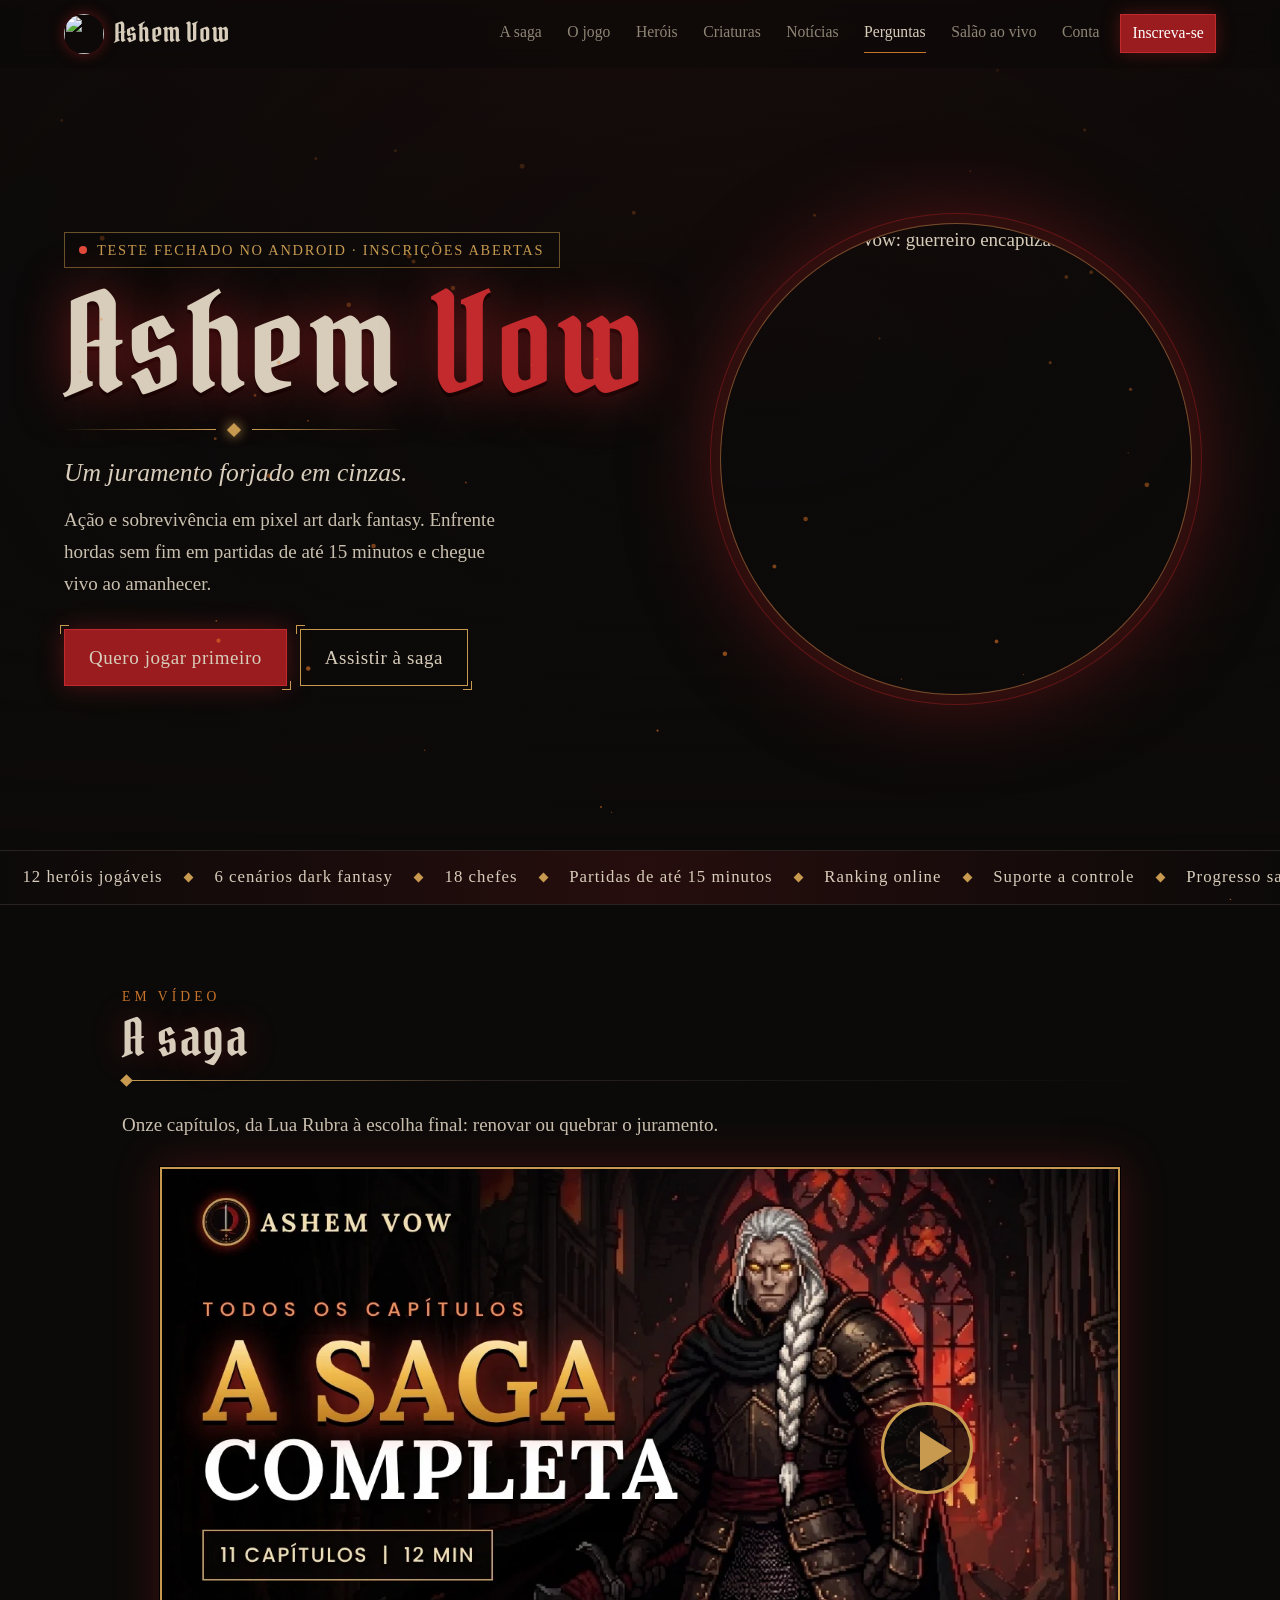
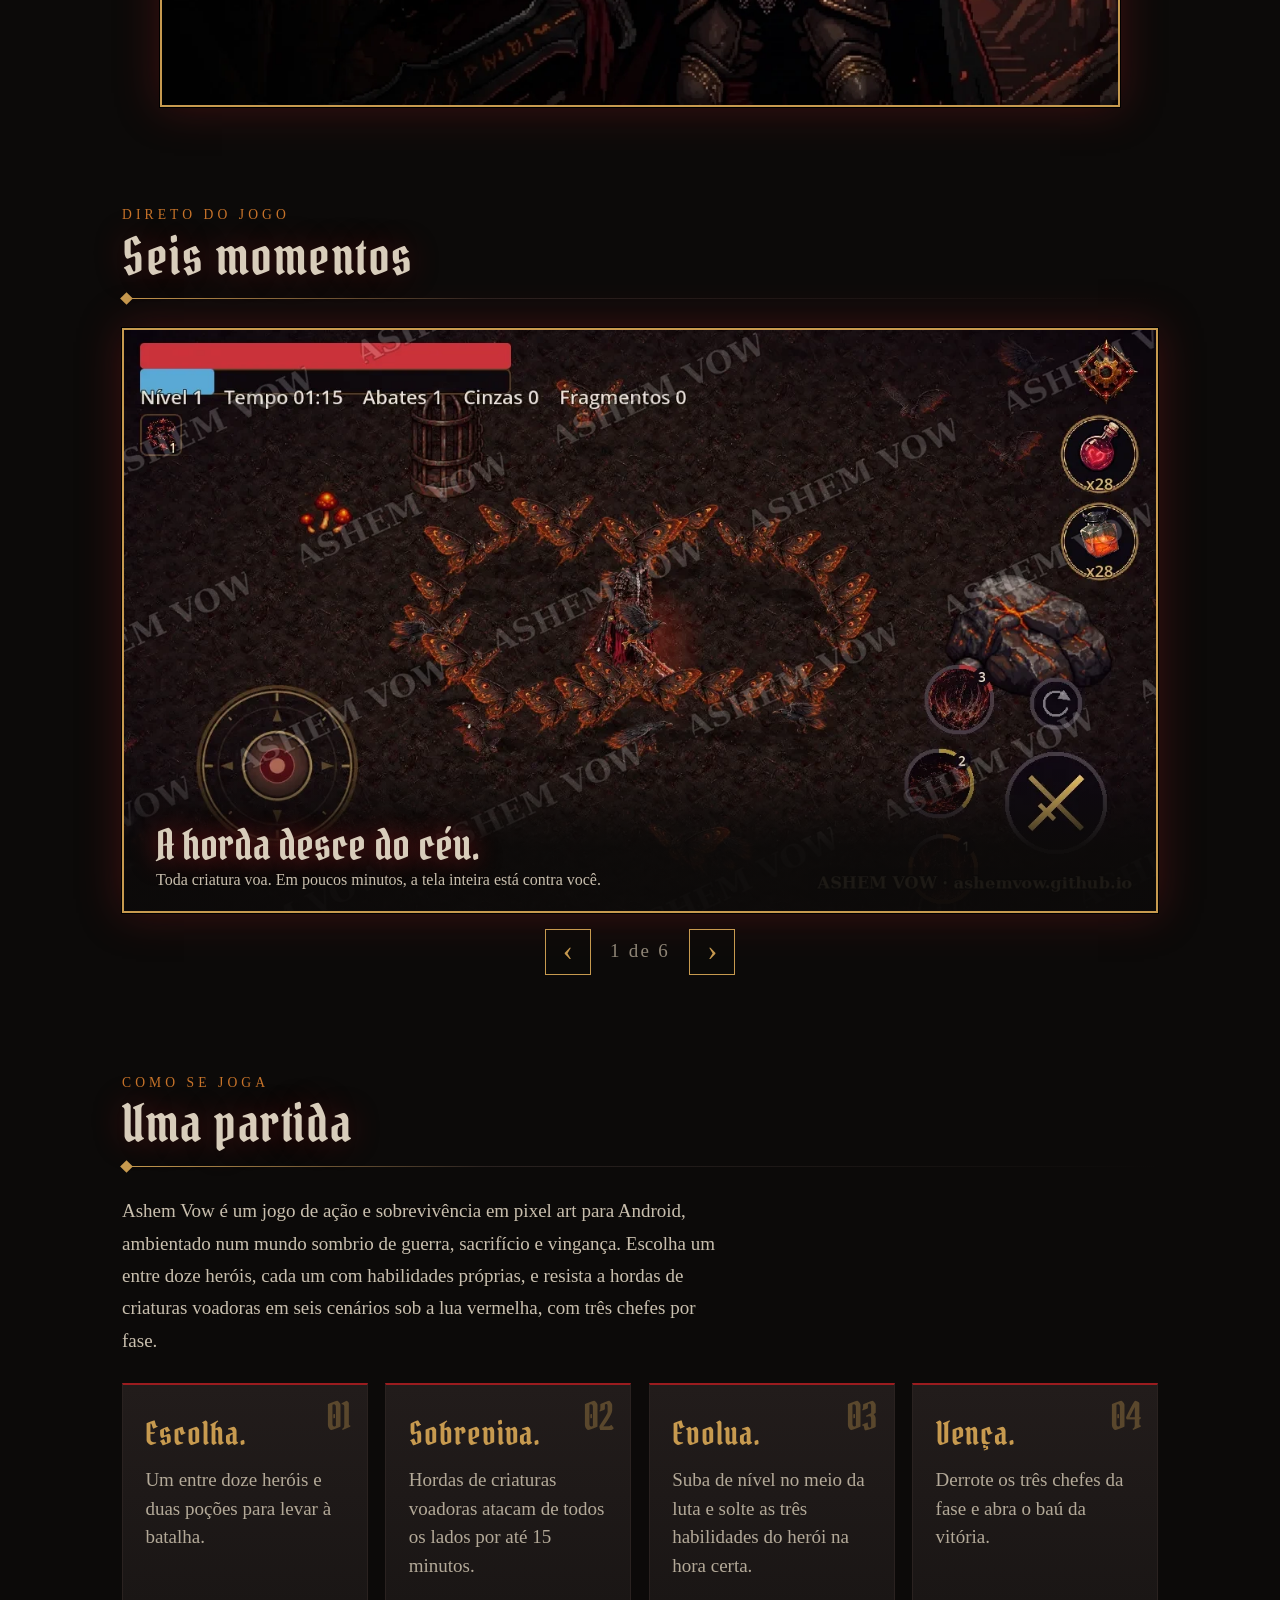
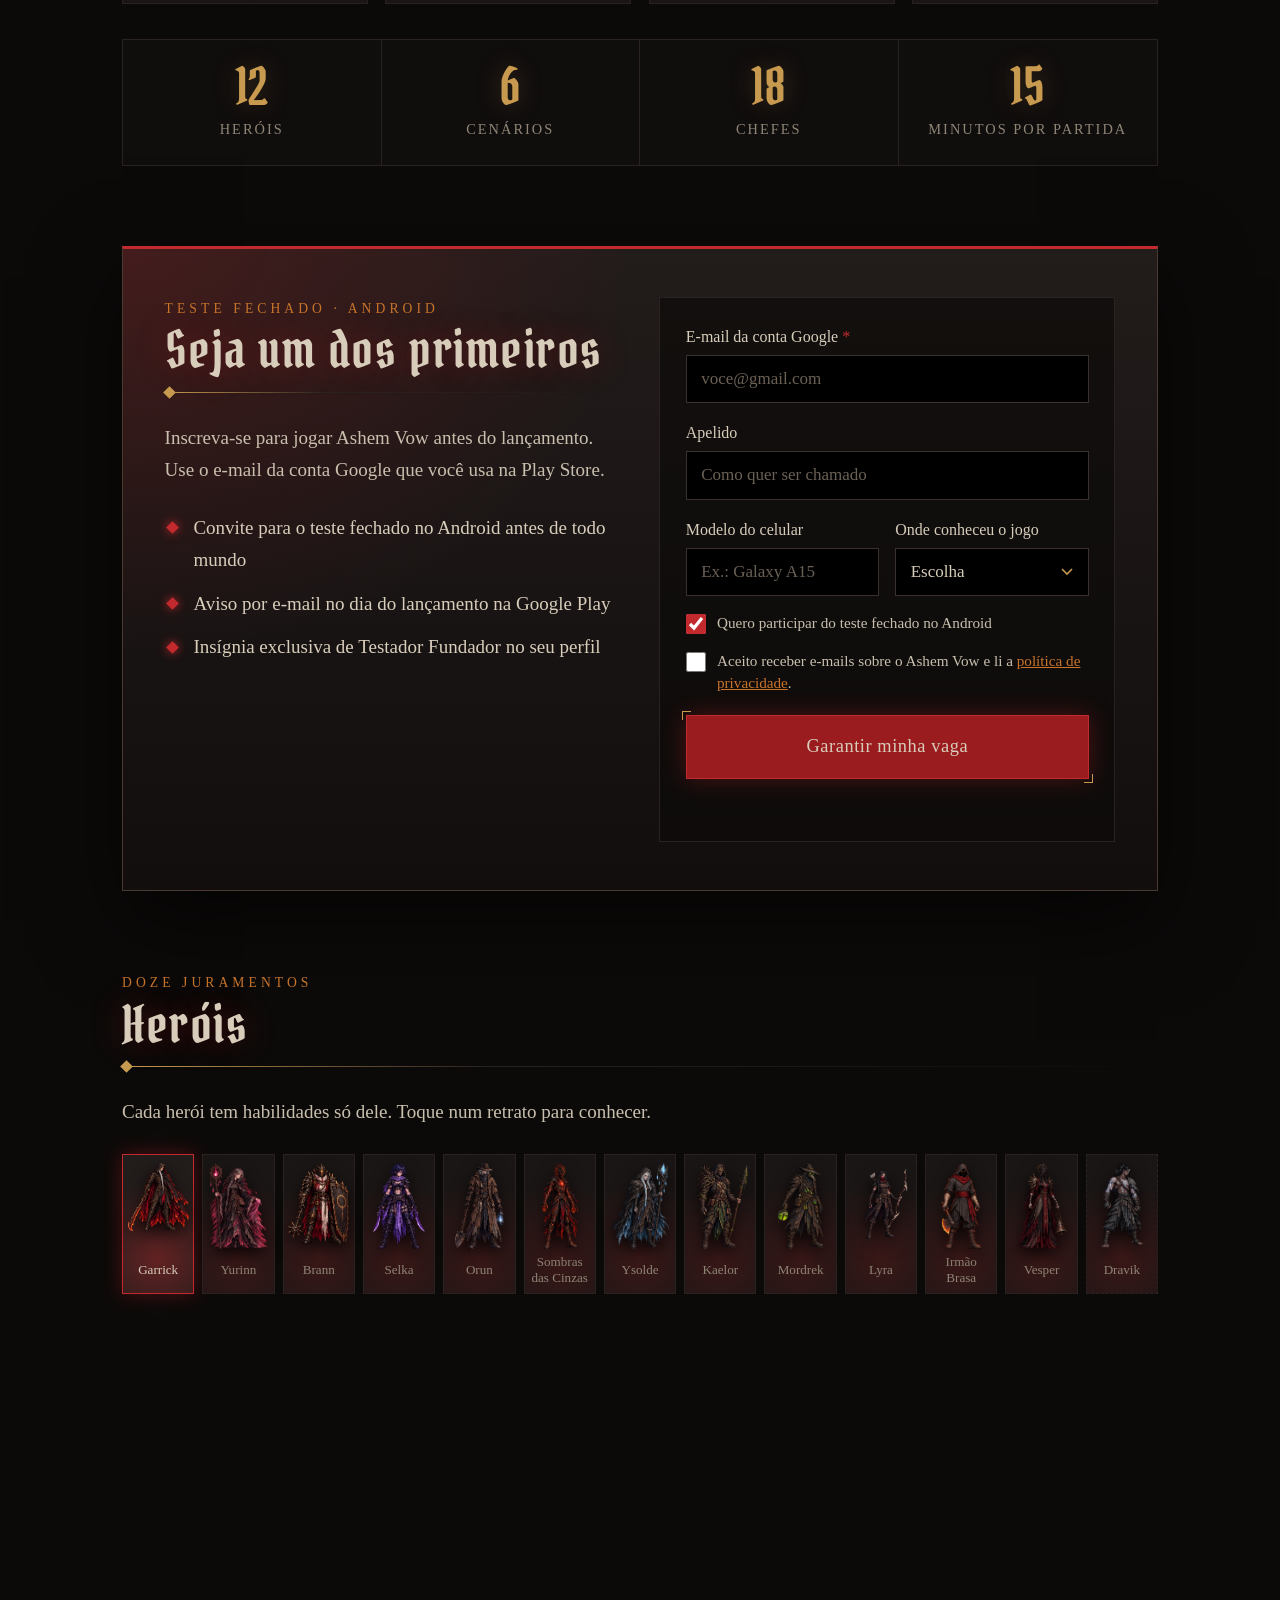
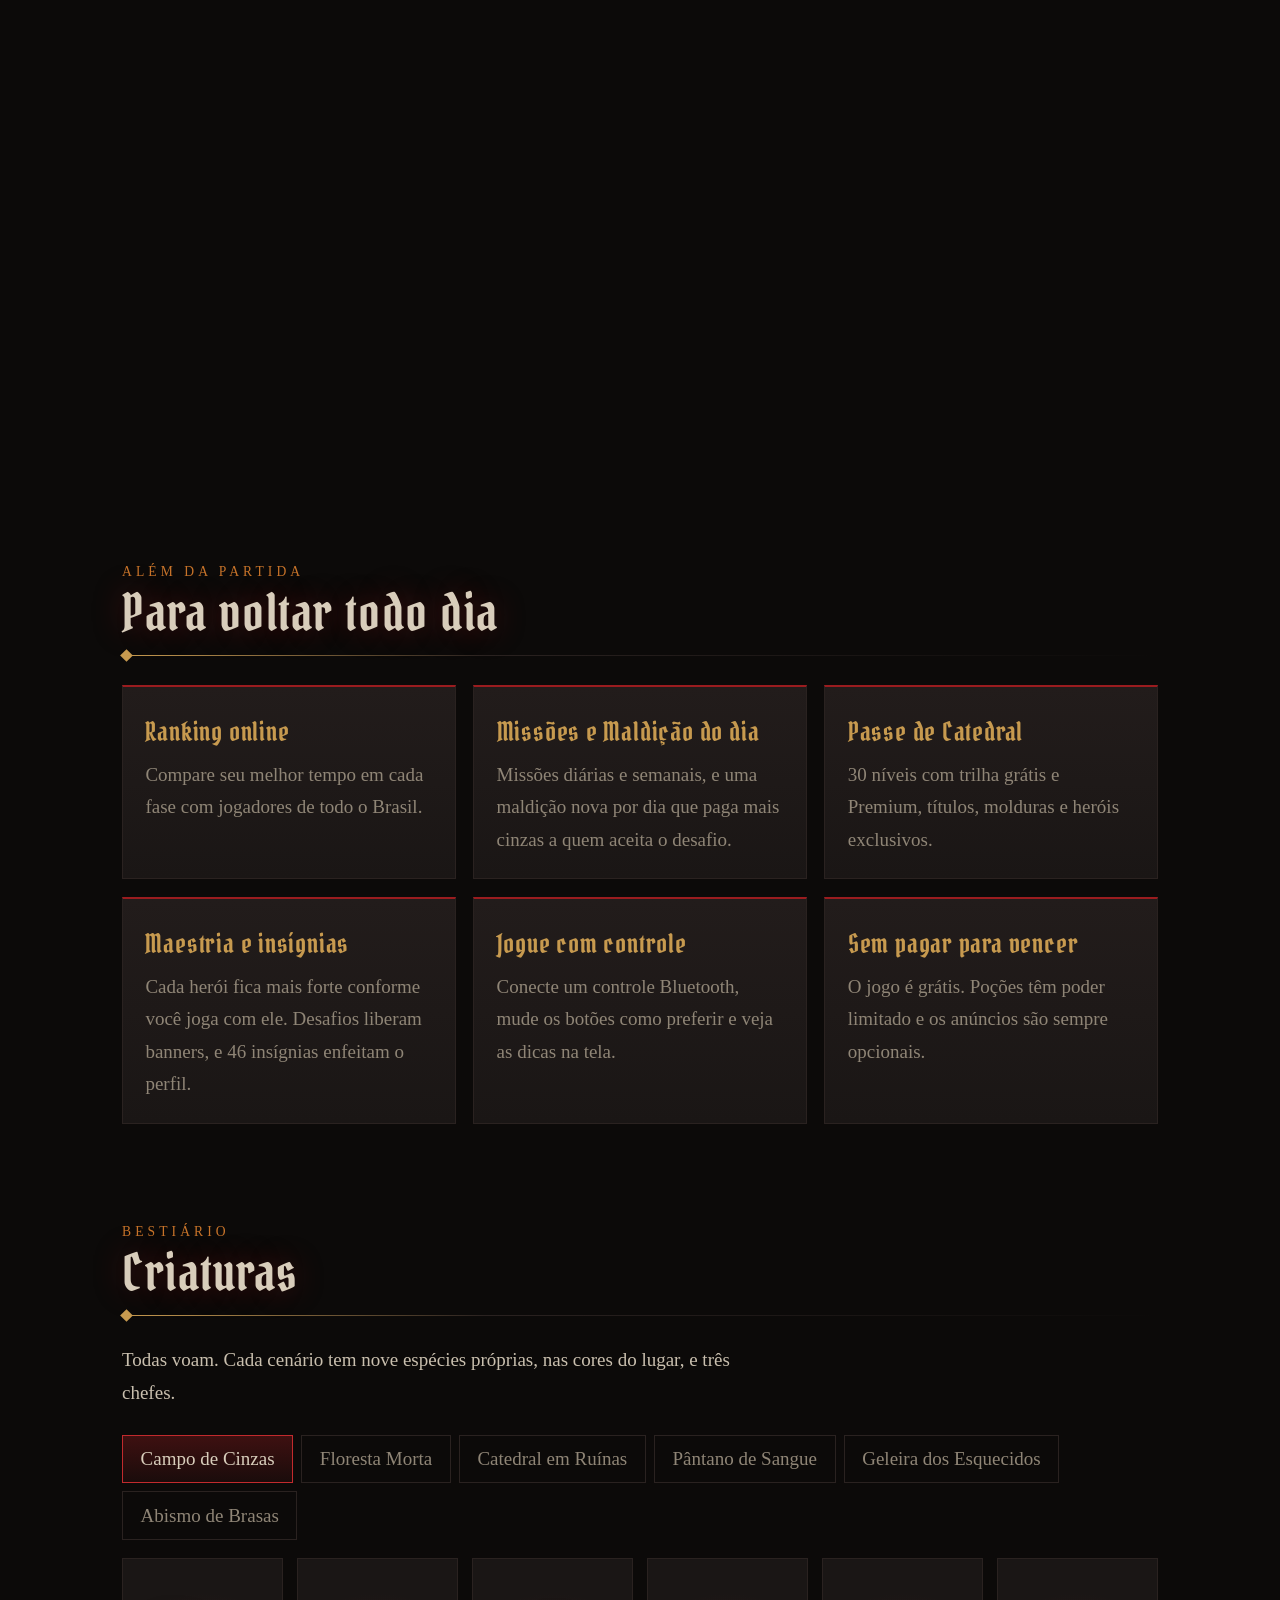
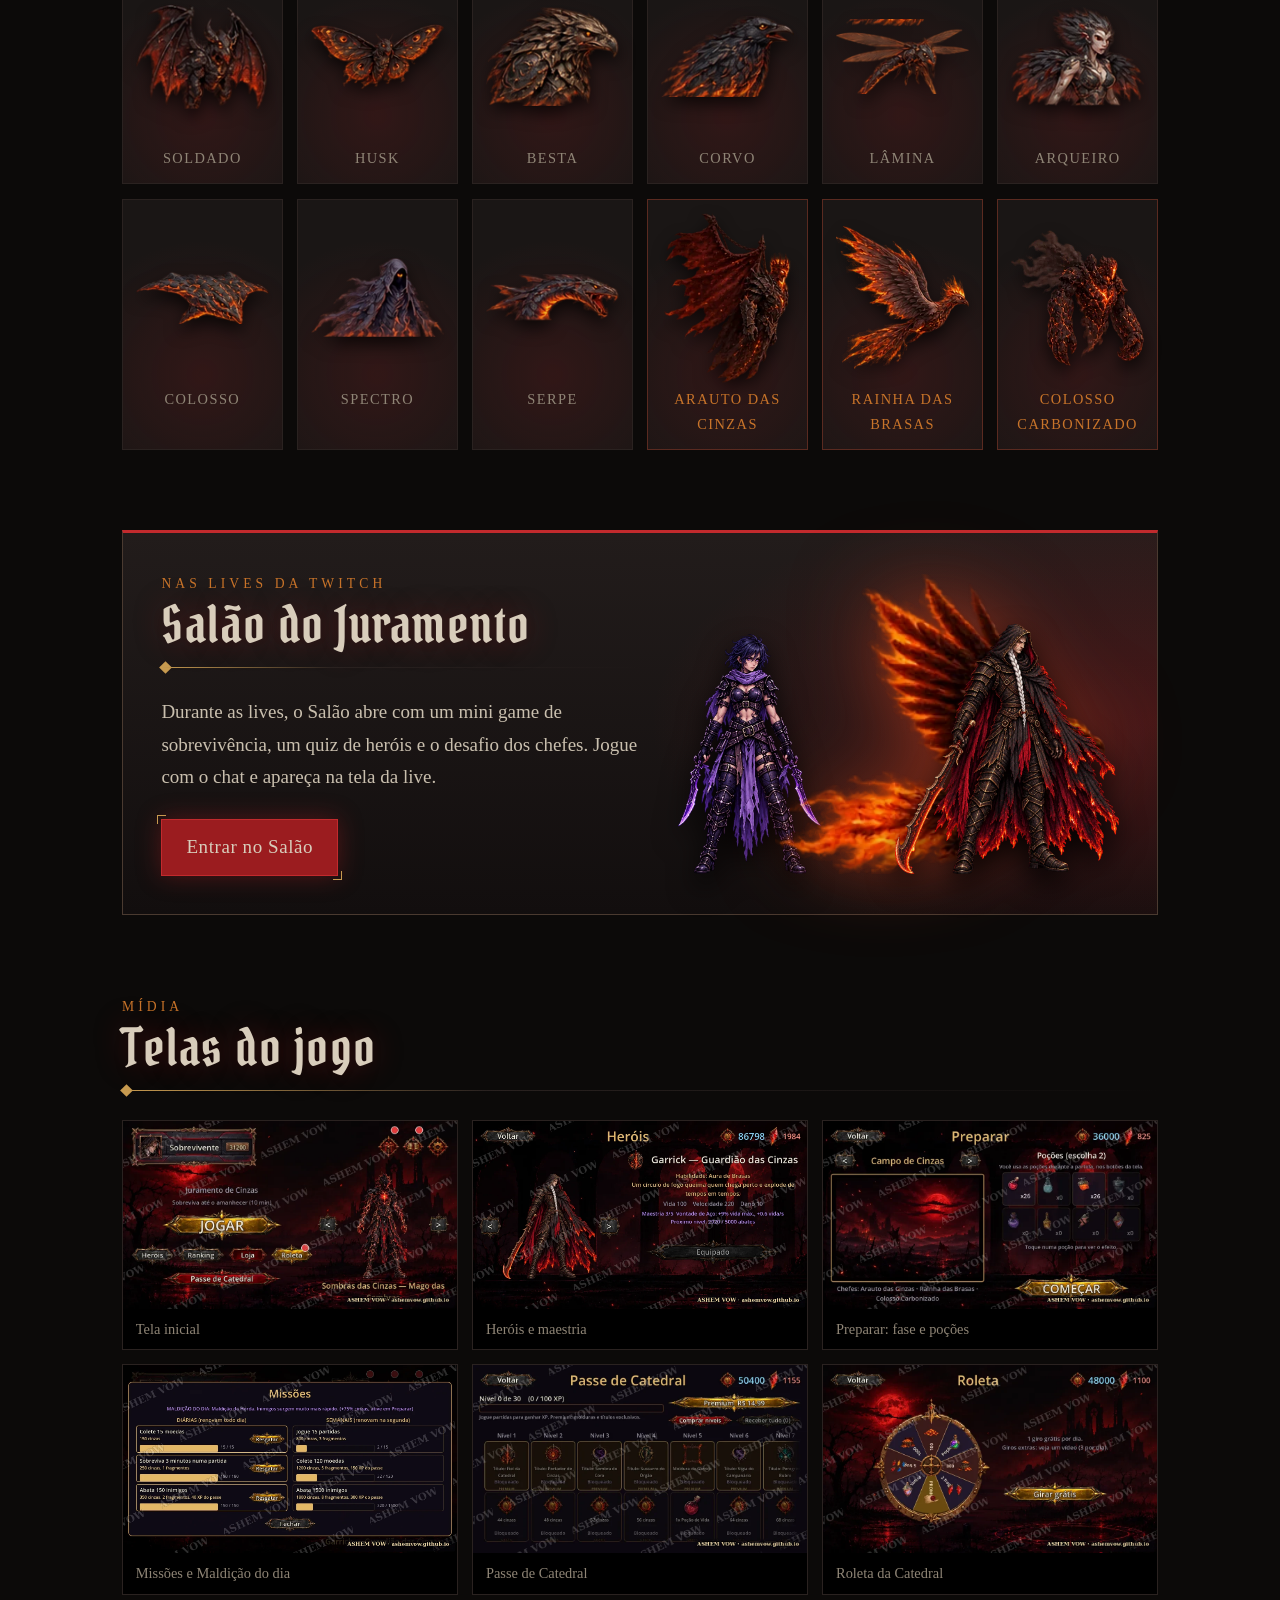
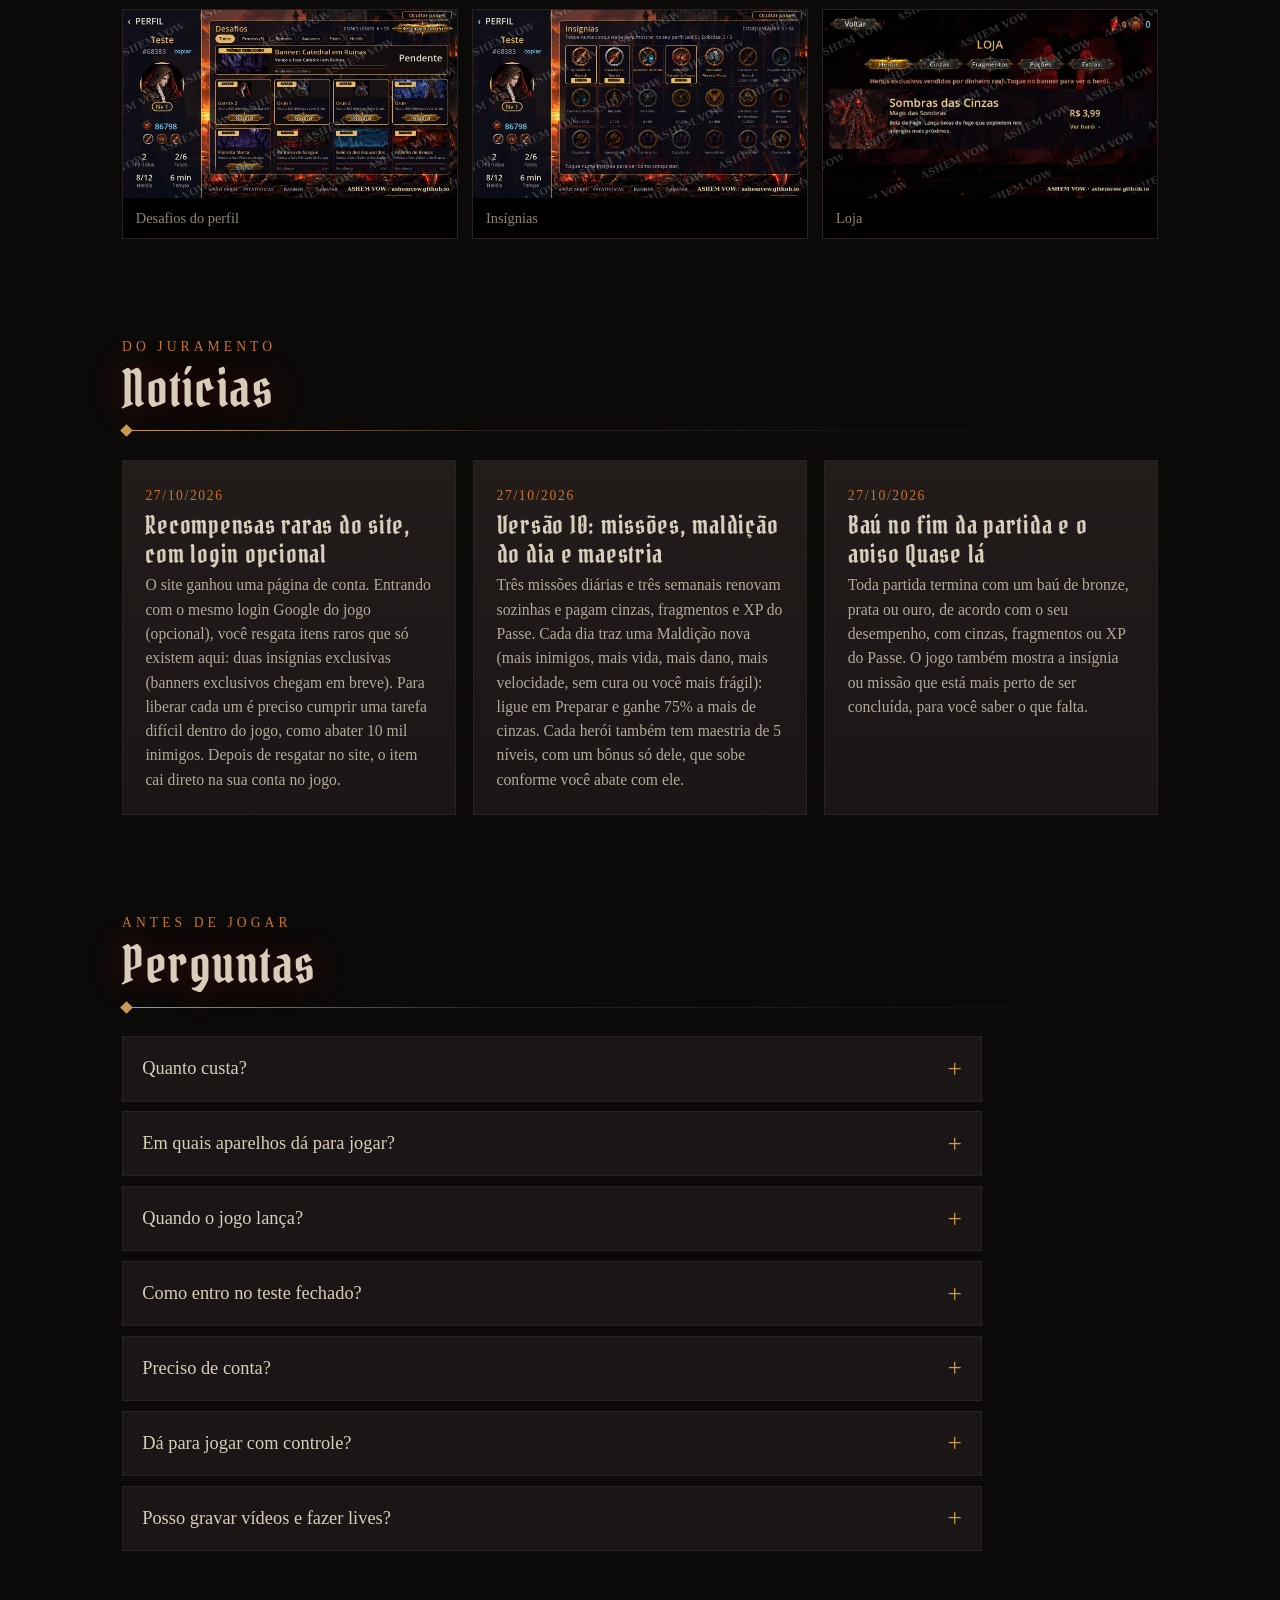
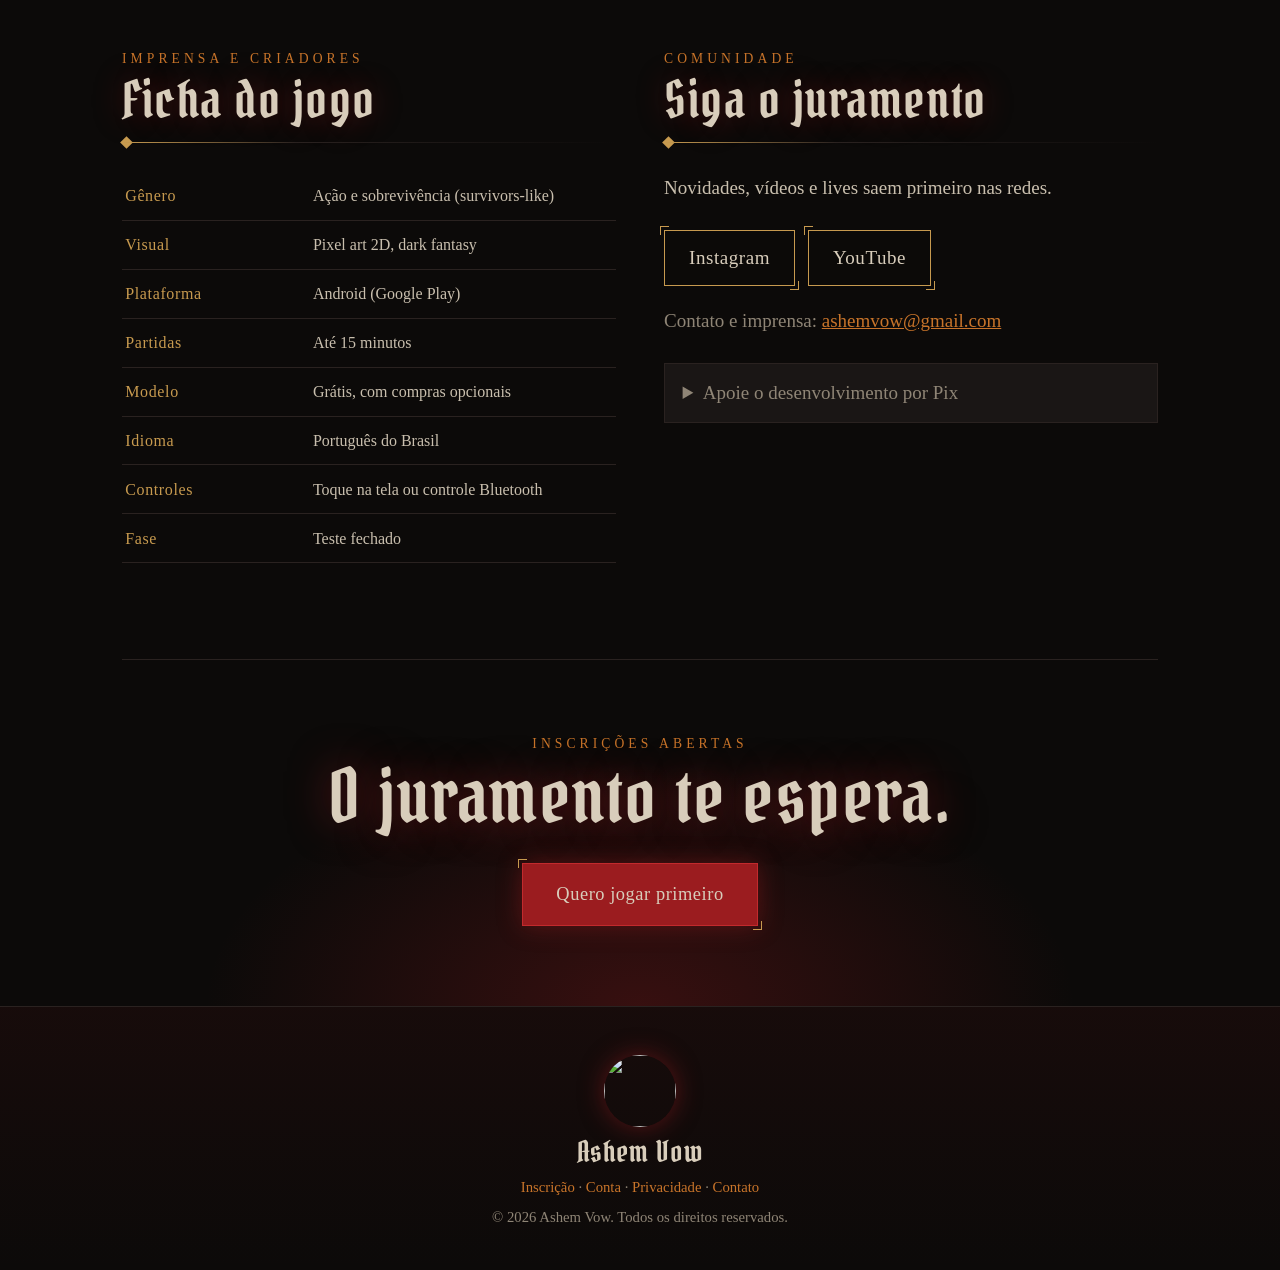
==== index.html @ 9b433110 "Salão do Juramento: área interativa das lives com mini game, quiz, desafio dos chefes, ranking, cont" ====
<!doctype html>
<html lang="pt-BR">
<head>
<meta charset="utf-8"><meta name="viewport" content="width=device-width,initial-scale=1">
<title>Ashem Vow · ação dark fantasy para Android</title>
<meta name="description" content="Ashem Vow: ação e sobrevivência em pixel art dark fantasy para Android. 12 heróis, 6 cenários e 18 chefes. Inscreva-se no teste fechado.">
<meta property="og:title" content="Ashem Vow · inscrições abertas"><meta property="og:image" content="assets/og-image.jpg"><meta name="twitter:card" content="summary_large_image"><meta property="og:description" content="Um juramento forjado em cinzas. Inscreva-se no teste fechado para Android.">
<meta name="theme-color" content="#0c0a09">
<link rel="icon" type="image/png" href="assets/favicon.png"><link rel="apple-touch-icon" href="assets/apple-touch-icon.png">
<link rel="preconnect" href="https://fonts.googleapis.com"><link rel="preconnect" href="https://fonts.gstatic.com" crossorigin>
<link href="https://fonts.googleapis.com/css2?family=Pirata+One&family=IM+Fell+English:ital@0;1&display=swap" rel="stylesheet">
<link rel="stylesheet" href="style.css">
<script async src="https://pagead2.googlesyndication.com/pagead/js/adsbygoogle.js?client=ca-pub-4655197030235579" crossorigin="anonymous"></script>
<meta name="google-adsense-account" content="ca-pub-4655197030235579">
</head>
<body>
<canvas id="embers" aria-hidden="true"></canvas>
<div id="progress" aria-hidden="true"></div>
<header class="nav" id="nav">
  <a class="logo" href="#topo"><img src="assets/emblema.webp" alt="" width="40" height="40">Ashem Vow</a>
  <button id="menu" class="menu" aria-label="Abrir menu" aria-expanded="false"><span></span><span></span><span></span></button>
  <nav id="links"><a href="#saga">A saga</a><a href="#momentos">O jogo</a><a href="#herois">Heróis</a><a href="#criaturas">Criaturas</a><a href="#noticias">Notícias</a><a href="#perguntas">Perguntas</a><a href="salao.html">Salão ao vivo</a><a href="conta.html">Conta</a><a class="nav-cta" href="#inscricao">Inscreva-se</a></nav>
</header>

<section id="topo" class="hero">
  <div class="hero-bg" aria-hidden="true"></div>
  <div class="hero-inner">
    <div class="hero-text">
      <p class="selo"><i aria-hidden="true"></i><span id="status"></span></p>
      <h1>Ashem <span>Vow</span></h1>
      <div class="orn" aria-hidden="true"><i></i><b></b><i></i></div>
      <p id="frase" class="frase"></p>
      <p id="chamada" class="chamada"></p>
      <div class="btns"><a class="btn red" href="#inscricao">Quero jogar primeiro</a><a class="btn" href="#saga">Assistir à saga</a></div>    </div>
    <div class="hero-art"><img class="hero-knight" src="assets/logo-ashem-vow.webp" alt="Logo de Ashem Vow: guerreiro encapuzado sob a lua vermelha" width="800" height="800"></div>
  </div>
</section>

<div class="faixa" aria-label="Destaques do jogo"><div id="faixa" class="faixa-trilho"></div></div>

<main>
  <section id="saga"><header class="sec"><span>Em vídeo</span><h2>A saga</h2></header>
    <p class="lead">Onze capítulos, da Lua Rubra à escolha final: renovar ou quebrar o juramento.</p>
    <div class="video" id="saga-video" data-id="F1bEoAYxMx4">
      <button type="button" class="vplay" aria-label="Assistir à saga de Ashem Vow">
        <img src="assets/saga-miniatura.webp" alt="Ashem Vow: a saga completa" width="1280" height="720" loading="lazy"><span class="vbtn" aria-hidden="true"></span>
      </button>
    </div>
  </section>

  <section id="momentos"><header class="sec"><span>Direto do jogo</span><h2>Seis momentos</h2></header>
    <div class="carrossel">
      <div id="mom-trilho" class="mom-trilho" tabindex="0" aria-label="Momentos do jogo"></div>
      <div class="mom-ctrl"><button type="button" id="mom-ant" class="seta" aria-label="Momento anterior">‹</button><span id="mom-n" aria-live="polite"></span><button type="button" id="mom-prox" class="seta" aria-label="Próximo momento">›</button></div>
    </div>
  </section>

  <section id="jogo"><header class="sec"><span>Como se joga</span><h2>Uma partida</h2></header>
    <p id="sobre" class="lead"></p>
    <ol id="partida" class="partida"></ol>
    <ul id="numeros" class="numeros"></ul>
  </section>

  <section id="inscricao" class="inscricao">
    <div class="insc-texto">
      <header class="sec"><span>Teste fechado · Android</span><h2>Seja um dos primeiros</h2></header>
      <p class="lead">Inscreva-se para jogar Ashem Vow antes do lançamento. Use o e-mail da conta Google que você usa na Play Store.</p>
      <ul id="vantagens" class="vantagens"></ul>
      <div id="meta" class="meta" hidden><div class="meta-txt"><b id="meta-n">0</b> inscritos <span id="meta-alvo"></span></div><div class="meta-barra"><i id="meta-barra"></i></div></div>
    </div>
    <form id="form-insc" class="insc-form" novalidate>
      <label><span>E-mail da conta Google <em>*</em></span><input type="email" name="email" id="f-email" required autocomplete="email" placeholder="voce@gmail.com" maxlength="120"></label>
      <label>Apelido<input type="text" name="nome" maxlength="40" autocomplete="nickname" placeholder="Como quer ser chamado"></label>
      <div class="dupla">
        <label>Modelo do celular<input type="text" name="celular" maxlength="60" placeholder="Ex.: Galaxy A15"></label>
        <label>Onde conheceu o jogo<select name="origem"><option value="">Escolha</option><option>Instagram</option><option>TikTok</option><option>YouTube</option><option>Twitch</option><option>Reddit</option><option>Discord</option><option>Amigo</option><option>Outro</option></select></label>
      </div>
      <label class="check"><input type="checkbox" name="testador" checked><span>Quero participar do teste fechado no Android</span></label>
      <label class="check"><input type="checkbox" name="aceite" required><span>Aceito receber e-mails sobre o Ashem Vow e li a <a href="privacidade.html" target="_blank" rel="noopener">política de privacidade</a>.</span></label>
      <button type="submit" class="btn red grande" id="f-enviar">Garantir minha vaga</button>
      <p id="f-msg" class="f-msg" role="status" aria-live="polite"></p>
    </form>
    <div id="insc-ok" class="insc-ok" hidden>
      <img src="assets/emblema.webp" alt="" width="84" height="84">
      <h3>Juramento feito.</h3>
      <p id="ok-txt"></p>
      <div class="btns" id="ok-redes"></div>
      <button type="button" id="outro" class="link-btn">Inscrever outro e-mail</button>
    </div>
  </section>

  <section id="herois"><header class="sec"><span>Doze juramentos</span><h2>Heróis</h2></header>
    <p class="lead">Cada herói tem habilidades só dele. Toque num retrato para conhecer.</p>
    <div id="roster" class="roster" role="tablist" aria-label="Escolha um herói"></div>
    <article id="heroi-det" class="heroi-det" role="tabpanel" aria-live="polite"></article>
  </section>

  <section id="alem"><header class="sec"><span>Além da partida</span><h2>Para voltar todo dia</h2></header><div id="recursos" class="recursos"></div></section>

  <section id="criaturas"><header class="sec"><span>Bestiário</span><h2>Criaturas</h2></header><p class="lead">Todas voam. Cada cenário tem nove espécies próprias, nas cores do lugar, e três chefes.</p><div id="criaturas-abas" class="abas"></div><div id="criaturas-itens" class="criaturas"></div></section>

  <section id="salao" class="salao-promo">
    <div><header class="sec"><span>Nas lives da Twitch</span><h2>Salão do Juramento</h2></header>
      <p class="lead">Durante as lives, o Salão abre com um mini game de sobrevivência, um quiz de heróis e o desafio dos chefes. Jogue com o chat e apareça na tela da live.</p>
      <a class="btn red" href="salao.html">Entrar no Salão</a></div>
    <div class="salao-promo-arte" aria-hidden="true"><img src="assets/p-selka-padrao.webp" alt="" loading="lazy"><img src="assets/c-vulcanica-demonio3.webp" alt="" loading="lazy"><img src="assets/p-garrick-padrao.webp" alt="" loading="lazy"></div>
  </section>

  <section id="telas"><header class="sec"><span>Mídia</span><h2>Telas do jogo</h2></header><div id="telas-itens" class="telas"></div></section>

  <div class="ad" data-ad></div>

  <section id="noticias"><header class="sec"><span>Do juramento</span><h2>Notícias</h2></header><div id="news" class="news-cards"></div></section>

  <section id="perguntas"><header class="sec"><span>Antes de jogar</span><h2>Perguntas</h2></header><div id="faq" class="faq"></div></section>

  <section id="ficha" class="ficha-sec">
    <div><header class="sec"><span>Imprensa e criadores</span><h2>Ficha do jogo</h2></header><table id="ficha-tab" class="ficha"></table></div>
    <div><header class="sec"><span>Comunidade</span><h2>Siga o juramento</h2></header>
      <p class="lead">Novidades, vídeos e lives saem primeiro nas redes.</p>
      <div id="redes" class="redes"></div>
      <p class="contato">Contato e imprensa: <a id="email" href="#"></a></p>
      <details class="apoio"><summary>Apoie o desenvolvimento por Pix</summary>
        <div class="apoio-box"><div><p>Chave (<span id="pix-tipo"></span>):</p><code id="pix-chave"></code><button id="copiar" class="btn">Copiar chave</button><p id="copiado" class="ok" aria-live="polite"></p></div><img class="qr" src="assets/pix-qrcode.png" alt="QR Code para apoiar por Pix" width="240" height="240" loading="lazy"></div>
      </details>
    </div>
  </section>

  <section class="final">
    <p class="final-k">Inscrições abertas</p>
    <h2>O juramento te espera.</h2>
    <a class="btn red grande" href="#inscricao">Quero jogar primeiro</a>
  </section>
</main>
<footer>
  <img src="assets/emblema.webp" alt="" width="72" height="72">
  <p class="f-title">Ashem Vow</p>
  <p class="f-links"><a href="#inscricao">Inscrição</a> · <a href="conta.html">Conta</a> · <a href="privacidade.html">Privacidade</a> · <a id="f-email" href="#">Contato</a></p>
  <p>© <span id="ano"></span> Ashem Vow. Todos os direitos reservados.</p>
</footer>
<script src="content.js"></script><script src="app.js"></script>
</body></html>
---- style.css ----
:root{--ash:#0c0a09;--ash2:#120e0e;--iron:#1a1615;--iron2:#221c1b;--blood:#9b1c1f;--blood2:#c22a2d;--bone:#d8cdbb;--ember:#c8742a;--gold:#c79a4f;--mut:#8f8576;--line:#2a2220}
*{box-sizing:border-box;margin:0}
html{scroll-behavior:smooth;scroll-padding-top:76px}
body{background:var(--ash);color:var(--bone);font:19px/1.7 "IM Fell English",Georgia,serif;overflow-x:hidden;background-image:radial-gradient(1200px 600px at 50% 0,rgba(155,28,31,.10),transparent 70%)}
a{color:inherit}
img{max-width:100%}
h1,h2,h3,.logo,.f-title{font-family:"Pirata One","Times New Roman",serif;font-weight:400;letter-spacing:.03em}
::selection{background:var(--blood);color:#fff}
#embers{position:fixed;inset:0;width:100%;height:100%;pointer-events:none;z-index:5}
#progress{position:fixed;top:0;left:0;right:0;height:3px;z-index:30;background:linear-gradient(90deg,var(--blood),var(--ember),var(--gold));transform-origin:0 50%;transform:scaleX(0)}

/* navegação */
.nav{position:sticky;top:0;z-index:20;display:flex;justify-content:space-between;align-items:center;gap:1rem;padding:.65rem clamp(1rem,5vw,4rem);background:rgba(12,10,9,.55);backdrop-filter:blur(10px);-webkit-backdrop-filter:blur(10px);border-bottom:1px solid transparent;transition:.3s}
.nav.solid{background:rgba(12,10,9,.92);border-bottom-color:var(--line)}
.logo{display:inline-flex;align-items:center;gap:.6rem;font-size:1.7rem;text-decoration:none;color:var(--bone)}.logo img{border-radius:50%;box-shadow:0 0 14px rgba(155,28,31,.6)}
.nav nav{display:flex;gap:.2rem;flex-wrap:wrap}
.nav nav a{text-decoration:none;color:var(--mut);padding:.3rem .7rem;position:relative;font-size:.98rem}
.nav nav a::after{content:"";position:absolute;left:.7rem;right:.7rem;bottom:0;height:1px;background:var(--ember);transform:scaleX(0);transition:.25s}
.nav nav a:hover,.nav nav a.on{color:var(--bone)}.nav nav a:hover::after,.nav nav a.on::after{transform:scaleX(1)}
.menu{display:none;background:none;border:1px solid var(--line);padding:.55rem .6rem;cursor:pointer;flex-direction:column;gap:5px}
.menu span{display:block;width:22px;height:2px;background:var(--bone)}

/* hero */
.hero{position:relative;min-height:94vh;display:flex;flex-direction:column;justify-content:center;padding:0 clamp(1rem,5vw,4rem);overflow:hidden;margin-top:-64px}
.hero-bg{position:absolute;inset:0;background:linear-gradient(180deg,rgba(12,10,9,0),rgba(12,10,9,.1) 70%,var(--ash) 100%),url(assets/hero-bg.svg) center bottom/cover;filter:saturate(1.1)}
.hero-bg::after{content:"";position:absolute;inset:0;background:radial-gradient(80% 80% at 60% 45%,transparent,rgba(12,10,9,.6))}
.hero-inner{position:relative;display:grid;grid-template-columns:1.15fr 1fr;align-items:center;gap:2rem;max-width:1200px;width:100%;margin:0 auto;padding:7rem 0 3rem}
.status{color:var(--ember);margin-bottom:.8rem;font-style:italic;letter-spacing:.04em}
h1{font-size:clamp(4rem,11vw,8.5rem);line-height:.88;color:var(--bone);text-shadow:0 0 50px rgba(155,28,31,.75),0 4px 0 #000}
h1 span{color:var(--blood2)}
.orn{display:flex;align-items:center;gap:.8rem;margin:1.3rem 0 1rem;max-width:340px}
.orn i{flex:1;height:1px;background:linear-gradient(90deg,transparent,var(--gold))}.orn i:last-child{background:linear-gradient(270deg,transparent,var(--gold))}
.orn b{width:10px;height:10px;background:var(--gold);transform:rotate(45deg);box-shadow:0 0 12px var(--gold)}
.frase{font-style:italic;font-size:1.6rem;margin:0 0 2rem;color:var(--bone)}
.hero-art{display:grid;place-items:center}
.hero-knight{width:min(100%,470px);border-radius:50%;box-shadow:0 0 0 1px rgba(199,154,79,.45),0 0 0 10px rgba(12,10,9,.6),0 0 0 11px rgba(155,28,31,.5),0 0 90px rgba(155,28,31,.55);animation:float 7s ease-in-out infinite}
@keyframes float{50%{transform:translateY(-10px)}}
.stats{position:relative;list-style:none;display:grid;grid-template-columns:repeat(4,1fr);max-width:1000px;width:100%;margin:0 auto 2.5rem;border:1px solid var(--line);background:rgba(18,14,14,.8);backdrop-filter:blur(6px)}
.stats li{padding:1rem .5rem;text-align:center;border-right:1px solid var(--line)}.stats li:last-child{border:0}
.stats b{display:block;font:400 2.3rem/1 "Pirata One",serif;color:var(--gold)}.stats span{color:var(--mut);font-size:.95rem;text-transform:uppercase;letter-spacing:.12em}

/* botões */
.btns,.links{display:flex;gap:.8rem;flex-wrap:wrap}
.btn{display:inline-block;padding:.7rem 1.5rem;border:1px solid var(--gold);background:rgba(12,10,9,.5);color:var(--bone);font:inherit;text-decoration:none;cursor:pointer;transition:.25s;position:relative;letter-spacing:.03em}
.btn::before,.btn::after{content:"";position:absolute;width:8px;height:8px;border:1px solid var(--gold);transition:.25s}
.btn::before{top:-5px;left:-5px;border-right:0;border-bottom:0}.btn::after{bottom:-5px;right:-5px;border-left:0;border-top:0}
.btn:hover{background:var(--bone);color:var(--ash);border-color:var(--bone)}.btn:hover::before,.btn:hover::after{width:calc(100% + 10px);height:calc(100% + 10px);opacity:.0}
.btn.red{background:var(--blood);border-color:var(--blood2);box-shadow:0 0 24px rgba(155,28,31,.45)}.btn.red:hover{background:var(--blood2);color:#fff}
.btn.more{margin-top:1.2rem}
:focus-visible{outline:2px solid var(--ember);outline-offset:3px}

/* seções */
main{max-width:1100px;margin:auto;padding:0 clamp(1rem,5vw,2rem)}
section{padding:5rem 0 1rem}
.sec{margin-bottom:1.8rem;position:relative;padding-bottom:1rem}
.sec span{display:block;color:var(--ember);font-size:.85rem;text-transform:uppercase;letter-spacing:.3em;margin-bottom:.2rem}
.sec h2{font-size:3.2rem;color:var(--bone);line-height:1.05;text-shadow:0 0 30px rgba(155,28,31,.4)}
.sec::after{content:"";position:absolute;left:0;bottom:0;width:100%;height:1px;background:linear-gradient(90deg,var(--gold),var(--line) 35%,transparent)}
.sec::before{content:"";position:absolute;left:0;bottom:-4px;width:9px;height:9px;background:var(--gold);transform:rotate(45deg)}
h3{font-size:1.65rem}
.lead{max-width:64ch;margin-bottom:1.6rem;color:#c9bfae}

/* novidades: linha do tempo */
.news{display:grid;gap:0;position:relative;padding-left:1.6rem}
.news::before{content:"";position:absolute;left:5px;top:.5rem;bottom:.5rem;width:1px;background:linear-gradient(var(--blood),var(--line))}
.news article{position:relative;padding:0 0 1.5rem 1.2rem}
.news article::before{content:"";position:absolute;left:-1.6rem;top:.55rem;width:11px;height:11px;background:var(--ash);border:2px solid var(--blood2);transform:rotate(45deg)}
.news article:first-child::before{background:var(--blood2);box-shadow:0 0 14px var(--blood2)}
.news time{color:var(--ember);font-size:.92rem;letter-spacing:.08em}.news h3{margin:.1rem 0 .2rem}.news p{max-width:68ch;color:#c9bfae}

/* cartões */
.recursos{display:grid;grid-template-columns:repeat(auto-fit,minmax(250px,1fr));gap:1.1rem}
.recursos div,.andamento div,.box{background:linear-gradient(180deg,var(--iron2),var(--iron));padding:1.4rem;border:1px solid var(--line);border-top:2px solid var(--blood);position:relative;transition:.3s}
.recursos div:hover,.andamento div:hover{transform:translateY(-4px);border-color:#4a3a30;box-shadow:0 10px 30px rgba(0,0,0,.5),0 0 30px rgba(155,28,31,.15)}
.recursos h3{color:var(--gold);margin-bottom:.3rem}.recursos p{color:var(--mut)}

/* prints */
.prints{display:flex;align-items:flex-start;gap:1rem;overflow-x:auto;scroll-snap-type:x mandatory;padding:.5rem .2rem 1.2rem;scrollbar-color:var(--blood) var(--iron)}
.prints figure{flex:0 0 230px;scroll-snap-align:start;background:#000;border:1px solid #4a3a30;border-radius:22px;padding:7px;cursor:zoom-in;box-shadow:0 14px 40px rgba(0,0,0,.6);transition:.3s}
.prints figure:hover{transform:translateY(-6px);box-shadow:0 18px 50px rgba(0,0,0,.7),0 0 36px rgba(155,28,31,.3)}
.prints figure.land{flex-basis:430px}
.prints img{width:100%;display:block;border-radius:16px}
.prints figcaption{font-size:.82rem;color:var(--mut);padding:.5rem .3rem .2rem;line-height:1.3}

/* heróis */
.herois{display:grid;gap:1.4rem}
.heroi{display:grid;grid-template-columns:minmax(170px,280px) 1fr;gap:2rem;background:linear-gradient(110deg,rgba(155,28,31,.14),transparent 45%),var(--iron);padding:1.5rem;border:1px solid var(--line);border-left:3px solid var(--blood);align-items:center;position:relative;overflow:hidden}
.heroi::before{content:"";position:absolute;left:-40px;top:50%;width:360px;height:360px;transform:translateY(-50%);background:radial-gradient(circle,rgba(155,28,31,.35),transparent 65%);pointer-events:none}
.heroi:nth-child(even){grid-template-columns:1fr minmax(170px,280px);border-left:1px solid var(--line);border-right:3px solid var(--blood);background:linear-gradient(250deg,rgba(155,28,31,.14),transparent 45%),var(--iron)}
.heroi:nth-child(even) .hp{order:2}.heroi:nth-child(even)::before{left:auto;right:-40px}
.heroi .hp{position:relative;width:100%;max-height:360px;object-fit:contain;cursor:zoom-in;filter:drop-shadow(0 12px 18px rgba(0,0,0,.8));transition:.3s}
.heroi .hp:hover{transform:scale(1.03)}
.heroi h3{font-size:2.4rem;line-height:1}
.heroi .tit{color:var(--ember);margin:.2rem 0 .8rem;letter-spacing:.05em}
.heroi b{color:var(--gold);font-weight:400;display:inline-block;border:1px solid rgba(199,154,79,.45);padding:0 .6rem;margin-right:.3rem;background:rgba(199,154,79,.08)}
.hab{display:flex;gap:.6rem;flex-wrap:wrap;margin-top:1.2rem}.hab button{background:#0c0a09;border:1px solid var(--line);color:var(--mut);font:inherit;font-size:.82rem;padding:.4rem;cursor:pointer;width:112px;display:grid;gap:.2rem;justify-items:center;transition:.2s}.hab button:hover{border-color:var(--ember);color:var(--bone)}.hab button img{width:96px;height:96px;object-fit:cover}.heroi .bnr{width:100%;margin-top:1rem;border:1px solid var(--line);cursor:zoom-in;display:block}
.skins button{background:#0c0a09;border:1px solid var(--line);color:var(--mut);font:inherit;font-size:.82rem;padding:.4rem;cursor:pointer;width:108px;display:grid;gap:.2rem;justify-items:center;transition:.2s}
.skins button:hover{border-color:#5a4535}.skins button img{height:88px;object-fit:contain}.skins button.on{border-color:var(--ember);color:var(--bone);box-shadow:0 0 16px rgba(200,116,42,.3)}

/* abas */
.abas{display:flex;gap:.5rem;flex-wrap:wrap;margin-bottom:1.1rem}
.abas button{background:transparent;border:1px solid var(--line);color:var(--mut);font:inherit;padding:.45rem 1.1rem;cursor:pointer;transition:.2s}
.abas button:hover{color:var(--bone);border-color:#5a4535}
.abas button.on{border-color:var(--blood2);color:var(--bone);background:linear-gradient(180deg,rgba(155,28,31,.35),rgba(155,28,31,.1))}
.criaturas,.cenarios{display:grid;grid-template-columns:repeat(auto-fill,minmax(160px,1fr));gap:.9rem}
.criaturas figure,.cenarios figure{background:radial-gradient(circle at 50% 70%,rgba(155,28,31,.18),transparent 70%),var(--iron);padding:.8rem;text-align:center;cursor:zoom-in;margin:0;border:1px solid var(--line);transition:.3s}
.criaturas figure:hover,.cenarios figure:hover{transform:translateY(-4px);border-color:var(--blood)}
.criaturas img,.cenarios img{width:100%;height:170px;object-fit:contain;display:block;filter:drop-shadow(0 8px 8px rgba(0,0,0,.7))}
.cenarios figure.chao img{object-fit:cover;cursor:default;filter:none}
.criaturas figcaption,.cenarios figcaption{color:var(--mut);font-size:.9rem;padding:.3rem 0 0;text-transform:uppercase;letter-spacing:.1em}
.criaturas figure.boss figcaption{color:var(--ember)}.criaturas figure.boss{border-color:#5a2a20}

/* galeria */
.galeria{display:grid;grid-template-columns:repeat(auto-fit,minmax(250px,1fr));gap:1rem;align-items:start}
.galeria.grande{grid-template-columns:repeat(auto-fit,minmax(320px,1fr))}
.galeria figure{background:var(--iron);cursor:zoom-in;overflow:hidden;border:1px solid var(--line);transition:.3s}
.galeria figure:hover{border-color:#5a4535;box-shadow:0 10px 30px rgba(0,0,0,.5)}
.galeria img{width:100%;display:block;transition:transform .5s}.galeria figure:hover img{transform:scale(1.05)}
.galeria figcaption{padding:.7rem 1rem;color:var(--mut);font-size:.95rem}.galeria figcaption time{color:var(--ember);margin-right:.5rem}

/* andamento */
.andamento{display:grid;grid-template-columns:repeat(auto-fit,minmax(270px,1fr));gap:1.1rem}
.andamento div:nth-child(2){border-top-color:var(--ember)}.andamento div:nth-child(3){border-top-color:var(--mut)}
.andamento h3{margin-bottom:.7rem;color:var(--gold)}.andamento ul{padding-left:1.1rem;color:#b3a998;display:grid;gap:.5rem}.andamento li::marker{color:var(--ember)}

/* apoie e criador */
.apoie-grid{display:grid;grid-template-columns:repeat(auto-fit,minmax(300px,1fr));gap:1.2rem}
.box{display:flex;flex-direction:column;gap:.7rem;align-items:flex-start}.box h3{color:var(--gold)}
code{background:#000;padding:.45rem .9rem;color:var(--ember);word-break:break-all;font-size:1rem;border:1px solid var(--line)}
.ok{color:#7fbf7f;min-height:1.4em}
iframe{width:100%;height:380px;border:0;background:#fff}
.criador{display:flex;justify-content:space-between;gap:1.5rem;flex-wrap:wrap;align-items:center;padding:1.8rem;background:linear-gradient(110deg,rgba(155,28,31,.16),transparent 60%),var(--iron);border:1px solid var(--line)}
.criador h3{font-size:2.2rem}.criador p{max-width:55ch;color:#c9bfae}
.ad{max-width:1100px;margin:3rem auto 0;padding:0 clamp(1rem,5vw,2rem);text-align:center}
.ad .slot{border:1px dashed #3a302d;color:var(--mut);padding:1.5rem;font-size:.9rem}

footer{margin-top:6rem;padding:3rem 1.5rem 2.5rem;text-align:center;color:var(--mut);border-top:1px solid var(--line);font-size:.92rem;background:linear-gradient(180deg,rgba(155,28,31,.08),transparent)}
footer img{border-radius:50%;margin-bottom:.4rem;box-shadow:0 0 24px rgba(155,28,31,.5)}.f-title{font-size:1.8rem;color:var(--bone);line-height:1.2}
footer a{color:var(--ember);text-decoration:none}footer a:hover{text-decoration:underline}
#lb{position:fixed;inset:0;background:rgba(0,0,0,.92);display:none;place-items:center;z-index:40;cursor:zoom-out}#lb.on{display:grid}#lb img{max-height:90vh;max-width:90vw;box-shadow:0 0 60px rgba(155,28,31,.4)}

/* revelar ao rolar */
.reveal{opacity:0;transform:translateY(22px);transition:opacity .7s ease,transform .7s ease}.reveal.in{opacity:1;transform:none}
.calm .reveal{opacity:1;transform:none}

@media(max-width:860px){
  .menu{display:flex}.nav nav{display:none;position:absolute;top:100%;left:0;right:0;flex-direction:column;background:rgba(12,10,9,.97);border-bottom:1px solid var(--line);padding:.6rem 1rem}.nav nav.open{display:flex}
  .nav nav a{padding:.7rem}.nav{background:rgba(12,10,9,.9)}
  .hero-inner{grid-template-columns:1fr;padding:6.5rem 0 2rem;text-align:center}.orn{margin-inline:auto}.btns{justify-content:center}.hero-art{order:-1}.hero-knight{width:min(70%,320px)}
  .stats{grid-template-columns:repeat(2,1fr)}.stats li:nth-child(2){border-right:0}.stats li:nth-child(-n+2){border-bottom:1px solid var(--line)}
  .heroi,.heroi:nth-child(even){grid-template-columns:1fr;text-align:center}.heroi:nth-child(even) .hp{order:0}.heroi .hp{max-height:300px}.hab{justify-content:center}
  .sec h2{font-size:2.6rem}body{font-size:18px}.prints figure{flex-basis:200px}
}
@media(prefers-reduced-motion:reduce){html{scroll-behavior:auto}*{transition:none!important;animation:none!important}}

.qr{display:block;width:240px;max-width:100%;height:auto;margin:8px auto 0;background:#fff;padding:10px;border-radius:8px;image-rendering:pixelated}

.heroi .tag{display:inline-block;margin:.2rem 0 .5rem;padding:.2rem .7rem;border:1px solid #c9a15a;border-radius:99px;color:#f0d79a;font-size:.8rem;letter-spacing:.06em;text-transform:uppercase;background:rgba(201,161,90,.12)}

/* saga em vídeo */
.video{position:relative;max-width:960px;margin:1.4rem auto 0;aspect-ratio:16/9;background:#000;border:2px solid var(--gold);box-shadow:0 0 0 1px #000,0 0 40px rgba(155,28,31,.35)}
.video iframe,.video .vplay,.video .vplay img{position:absolute;inset:0;width:100%;height:100%;border:0;display:block}
.video .vplay{padding:0;margin:0;background:none;border:0;cursor:pointer}
.video .vplay img{object-fit:cover;transition:filter .25s}
.video .vplay:hover img,.video .vplay:focus-visible img{filter:brightness(1.12)}
.vbtn{position:absolute;left:80%;top:52%;width:92px;height:92px;margin:-46px 0 0 -46px;border-radius:50%;background:rgba(12,10,9,.78);border:3px solid var(--gold);box-shadow:0 0 30px rgba(155,28,31,.8)}
.vbtn::after{content:"";position:absolute;left:36px;top:26px;border-style:solid;border-width:20px 0 20px 32px;border-color:transparent transparent transparent var(--gold)}
.vlink{text-align:center;margin-top:1.1rem}
@media(max-width:640px){.vbtn{width:68px;height:68px;margin:-34px 0 0 -34px}.vbtn::after{left:27px;top:19px;border-width:15px 0 15px 24px}}

/* ===== v5 · página de lançamento ===== */
[hidden]{display:none!important}
.hero-knight{height:auto}
footer{margin-top:0}
.nav nav a.nav-cta{margin-left:.4rem;color:#fff;background:var(--blood);border:1px solid var(--blood2);box-shadow:0 0 18px rgba(155,28,31,.45)}
.nav nav a.nav-cta::after{display:none}.nav nav a.nav-cta:hover{background:var(--blood2);color:#fff}
.selo{display:inline-flex;align-items:center;gap:.6rem;margin-bottom:1rem;padding:.3rem .9rem;border:1px solid rgba(199,154,79,.5);background:rgba(12,10,9,.6);color:var(--gold);font-size:.9rem;letter-spacing:.12em;text-transform:uppercase}
.selo i{width:8px;height:8px;border-radius:50%;background:#e04b3c;box-shadow:0 0 0 0 rgba(224,75,60,.7);animation:pulso 2s infinite}
@keyframes pulso{70%{box-shadow:0 0 0 9px rgba(224,75,60,0)}100%{box-shadow:0 0 0 0 rgba(224,75,60,0)}}
.frase{margin-bottom:.6rem}
.chamada{max-width:46ch;color:#c9bfae;margin-bottom:1.8rem}
.btn.grande{padding:.95rem 2.1rem;font-size:1.15rem}

/* faixa rotativa */
.faixa{position:relative;z-index:2;overflow:hidden;border-block:1px solid var(--line);background:linear-gradient(90deg,var(--ash),rgba(155,28,31,.18),var(--ash));padding:.75rem 0}
.faixa-trilho{display:flex;width:max-content;animation:faixa 42s linear infinite}
.faixa:hover .faixa-trilho{animation-play-state:paused}
.faixa span{display:inline-flex;align-items:center;gap:1.4rem;padding-left:1.4rem;white-space:nowrap;color:var(--bone);font-size:1.05rem;letter-spacing:.06em}
.faixa span::after{content:"";width:7px;height:7px;background:var(--gold);transform:rotate(45deg)}
@keyframes faixa{to{transform:translateX(-50%)}}

/* seis momentos */
.carrossel{position:relative}
.mom-trilho{display:flex;overflow-x:auto;scroll-snap-type:x mandatory;scrollbar-width:none;border:2px solid var(--gold);box-shadow:0 0 0 1px #000,0 0 40px rgba(155,28,31,.35);background:#000}
.mom-trilho::-webkit-scrollbar{display:none}
.mom{flex:0 0 100%;scroll-snap-align:start;position:relative;margin:0;aspect-ratio:16/9;cursor:zoom-in}
.mom img{width:100%;height:100%;object-fit:cover;display:block}
.mom figcaption{position:absolute;left:0;right:0;bottom:0;padding:3.5rem clamp(1rem,4vw,2rem) 1.2rem;background:linear-gradient(transparent,rgba(12,10,9,.92) 55%);display:grid;gap:.1rem}
.mom b{font:400 clamp(1.7rem,4vw,2.6rem)/1.05 "Pirata One",serif;color:var(--bone);text-shadow:0 0 24px rgba(155,28,31,.8)}
.mom span{color:#c9bfae;max-width:60ch;font-size:1rem;line-height:1.4}
.mom-ctrl{display:flex;justify-content:center;align-items:center;gap:1.2rem;margin-top:1rem;color:var(--mut);letter-spacing:.12em}
.seta{width:46px;height:46px;border:1px solid var(--gold);background:rgba(12,10,9,.6);color:var(--gold);font:400 1.9rem/1 Georgia,serif;cursor:pointer;transition:.2s;padding-bottom:4px}
.seta:hover{background:var(--gold);color:var(--ash)}

/* uma partida */
.partida{list-style:none;padding:0;display:grid;grid-template-columns:repeat(4,1fr);gap:1.1rem;counter-reset:p}
.partida li{background:linear-gradient(180deg,var(--iron2),var(--iron));border:1px solid var(--line);border-top:2px solid var(--blood);padding:1.4rem;position:relative}
.partida .n{font:400 2.4rem/1 "Pirata One",serif;color:rgba(199,154,79,.35);position:absolute;right:1rem;top:.8rem}
.partida h3{font-size:2rem;color:var(--gold);margin-bottom:.3rem}.partida p{color:#b3a998;line-height:1.5}
.numeros{list-style:none;padding:0;display:grid;grid-template-columns:repeat(4,1fr);margin-top:2.2rem;border:1px solid var(--line);background:rgba(18,14,14,.8)}
.numeros li{padding:1.3rem .5rem;text-align:center;border-right:1px solid var(--line)}.numeros li:last-child{border:0}
.numeros b{display:block;font:400 3.2rem/1 "Pirata One",serif;color:var(--gold);text-shadow:0 0 24px rgba(199,154,79,.25)}
.numeros span{color:var(--mut);font-size:.9rem;text-transform:uppercase;letter-spacing:.14em}

/* inscrição */
.inscricao{display:grid;grid-template-columns:1fr 1fr;gap:2.4rem;align-items:start;margin-top:4rem;padding:3rem clamp(1.2rem,4vw,2.6rem);background:radial-gradient(70% 90% at 0 0,rgba(155,28,31,.28),transparent 70%),linear-gradient(180deg,var(--iron2),var(--ash2));border:1px solid #4a3a30;border-top:3px solid var(--blood2);box-shadow:0 30px 80px rgba(0,0,0,.6)}
.vantagens{list-style:none;padding:0;display:grid;gap:.7rem;margin-bottom:1.6rem}
.vantagens li{position:relative;padding-left:1.8rem;color:var(--bone)}
.vantagens li::before{content:"";position:absolute;left:.2rem;top:.6em;width:9px;height:9px;background:var(--blood2);transform:rotate(45deg);box-shadow:0 0 10px var(--blood2)}
.meta-txt{color:var(--mut);margin-bottom:.4rem}.meta-txt b{font:400 2rem/1 "Pirata One",serif;color:var(--gold);margin-right:.2rem}
.meta-barra{height:10px;background:#000;border:1px solid var(--line)}.meta-barra i{display:block;height:100%;width:0;background:linear-gradient(90deg,var(--blood),var(--ember),var(--gold));transition:width 1.2s ease}
.insc-form{display:grid;gap:1rem;background:rgba(12,10,9,.7);border:1px solid var(--line);padding:1.6rem}
.insc-form label{display:grid;gap:.3rem;color:var(--bone);font-size:1rem}
.insc-form em{color:var(--blood2);font-style:normal}
.insc-form input[type=email],.insc-form input[type=text],.insc-form select{width:100%;padding:.75rem .9rem;background:#000;border:1px solid #3a302d;color:var(--bone);font:17px/1.3 Georgia,serif;border-radius:0;transition:.2s}
.insc-form select{appearance:none;background:#000 url("data:image/svg+xml,%3Csvg xmlns='http://www.w3.org/2000/svg' width='12' height='8'%3E%3Cpath d='M1 1l5 5 5-5' fill='none' stroke='%23c79a4f' stroke-width='1.6'/%3E%3C/svg%3E") no-repeat right .9rem center}
.insc-form input:focus,.insc-form select:focus{outline:none;border-color:var(--gold);box-shadow:0 0 0 3px rgba(199,154,79,.18)}
.insc-form ::placeholder{color:#6a6055}
.dupla{display:grid;grid-template-columns:1fr 1fr;gap:1rem}
.check{grid-template-columns:auto 1fr!important;align-items:start;gap:.7rem!important;font-size:.95rem!important;color:#c9bfae!important;line-height:1.45;cursor:pointer}
.check input{width:20px;height:20px;margin-top:.15rem;accent-color:var(--blood2)}
.check a{color:var(--ember)}
.insc-form .erro input,.insc-form .erro span{border-color:var(--blood2);color:#ff9a8f}
.insc-form .btn{width:100%;text-align:center;margin-top:.3rem}
.insc-form .btn[disabled]{opacity:.6;cursor:wait}
.f-msg{min-height:1.4em;color:var(--ember);font-size:.95rem;text-align:center}
.insc-ok{text-align:center;padding:1.8rem 1.4rem;background:rgba(12,10,9,.7);border:1px solid var(--gold);display:grid;gap:.8rem;justify-items:center}
.insc-ok img{border-radius:50%;box-shadow:0 0 30px rgba(155,28,31,.7)}.insc-ok h3{font-size:2.4rem;color:var(--gold)}.insc-ok p{color:#c9bfae;max-width:40ch}
.link-btn{background:none;border:0;color:var(--mut);font:inherit;font-size:.9rem;text-decoration:underline;cursor:pointer}
.link-btn:hover{color:var(--bone)}

/* heróis */
.roster{display:grid;grid-template-columns:repeat(13,1fr);gap:.5rem;margin-bottom:1.3rem}
.roster button{background:radial-gradient(circle at 50% 75%,rgba(155,28,31,.25),transparent 70%),var(--iron);border:1px solid var(--line);color:var(--mut);font:inherit;font-size:.82rem;line-height:1.2;padding:.5rem .3rem .45rem;cursor:pointer;display:grid;gap:.3rem;justify-items:center;transition:.2s}
.roster button img{height:86px;width:100%;object-fit:contain;object-position:50% 0;filter:drop-shadow(0 6px 8px rgba(0,0,0,.8))}
.roster button:hover{border-color:#5a4535;color:var(--bone)}
.roster button.on{border-color:var(--blood2);color:var(--bone);box-shadow:0 0 18px rgba(155,28,31,.45);background:radial-gradient(circle at 50% 75%,rgba(194,42,45,.4),transparent 70%),var(--iron2)}
.roster button.breve{border-style:dashed}
.heroi-det{display:grid;grid-template-columns:minmax(180px,300px) 1fr;gap:2rem;align-items:center;padding:1.6rem;background:linear-gradient(110deg,rgba(155,28,31,.16),transparent 50%),var(--iron);border:1px solid var(--line);border-left:3px solid var(--blood);min-height:420px}
.heroi-det .hp{width:100%;max-height:400px;object-fit:contain;cursor:zoom-in;filter:drop-shadow(0 14px 20px rgba(0,0,0,.85))}
.heroi-det h3{font-size:2.8rem;line-height:1}.heroi-det .tit{color:var(--ember);margin:.2rem 0 .8rem;letter-spacing:.05em}
.heroi-det b{color:var(--gold);font-weight:400;border:1px solid rgba(199,154,79,.45);padding:0 .6rem;margin-right:.3rem;background:rgba(199,154,79,.08)}
.heroi-det .bnr{width:100%;margin-top:1.1rem;border:1px solid var(--line);cursor:zoom-in;display:block}
.heroi-det .tag{display:inline-block;margin:0 0 .7rem;padding:.2rem .7rem;border:1px solid #c9a15a;border-radius:99px;color:#f0d79a;font-size:.8rem;letter-spacing:.06em;text-transform:uppercase;background:rgba(201,161,90,.12)}

/* telas */
.telas{display:grid;grid-template-columns:repeat(3,1fr);gap:.9rem}
.telas figure{margin:0;background:#000;border:1px solid var(--line);cursor:zoom-in;overflow:hidden;transition:.3s}
.telas figure:hover{border-color:var(--gold);box-shadow:0 10px 30px rgba(0,0,0,.6)}
.telas img{width:100%;aspect-ratio:16/9;object-fit:cover;display:block;transition:transform .5s}.telas figure:hover img{transform:scale(1.04)}
.telas figcaption{padding:.5rem .8rem;color:var(--mut);font-size:.9rem}

/* notícias */
.news-cards{display:grid;grid-template-columns:repeat(3,1fr);gap:1.1rem}
.news-cards article{background:linear-gradient(180deg,var(--iron2),var(--iron));border:1px solid var(--line);padding:1.4rem;display:grid;align-content:start;gap:.3rem}
.news-cards time{color:var(--ember);font-size:.85rem;letter-spacing:.12em}
.news-cards h3{font-size:1.55rem;line-height:1.15}.news-cards p{color:#b3a998;font-size:.98rem;line-height:1.55}

/* perguntas */
.faq{display:grid;gap:.6rem;max-width:860px}
.faq details{background:var(--iron);border:1px solid var(--line);transition:.2s}
.faq details[open]{border-color:#4a3a30;background:linear-gradient(180deg,var(--iron2),var(--iron))}
.faq summary{list-style:none;cursor:pointer;padding:1rem 3rem 1rem 1.2rem;position:relative;font-size:1.15rem;color:var(--bone)}
.faq summary::-webkit-details-marker{display:none}
.faq summary::after{content:"+";position:absolute;right:1.2rem;top:50%;transform:translateY(-50%);color:var(--gold);font-size:1.6rem;transition:.2s}
.faq details[open] summary::after{content:"−"}
.faq p{padding:0 1.2rem 1.1rem;color:#c9bfae;max-width:70ch}

/* ficha e comunidade */
.ficha-sec{display:grid;grid-template-columns:1fr 1fr;gap:3rem;align-items:start}
.ficha{width:100%;border-collapse:collapse;font-size:1rem}
.ficha th,.ficha td{text-align:left;padding:.65rem .2rem;border-bottom:1px solid var(--line);vertical-align:top}
.ficha th{color:var(--gold);font-weight:400;width:38%;letter-spacing:.04em}.ficha td{color:#c9bfae}
.redes{display:flex;gap:.8rem;flex-wrap:wrap;margin-bottom:1.2rem}
.contato{color:var(--mut)}.contato a{color:var(--ember)}
.apoio{margin-top:1.6rem;border:1px solid var(--line);background:var(--iron)}
.apoio summary{cursor:pointer;padding:.8rem 1.1rem;color:var(--mut)}.apoio summary:hover{color:var(--bone)}
.apoio-box{display:flex;gap:1.2rem;flex-wrap:wrap;align-items:center;padding:0 1.1rem 1.1rem}.apoio-box > div{display:grid;gap:.6rem;justify-items:start;flex:1;min-width:200px}
.apoio .qr{width:150px;margin:0}

/* chamada final */
.final{text-align:center;margin-top:5rem;padding:4.5rem 1rem 5rem;border-top:1px solid var(--line);background:radial-gradient(60% 100% at 50% 100%,rgba(155,28,31,.3),transparent 70%)}
.final-k{color:var(--ember);text-transform:uppercase;letter-spacing:.3em;font-size:.85rem}
.final h2{font-size:clamp(2.6rem,7vw,4.6rem);line-height:1;margin:.3rem 0 1.8rem;text-shadow:0 0 40px rgba(155,28,31,.6)}
.f-links{margin:.3rem 0}

@media(max-width:860px){
  .nav nav a.nav-cta{margin:.4rem 0 0;text-align:center}
  .hero-knight{width:min(58%,250px)}.selo{font-size:.78rem}.chamada{margin-inline:auto}
  .partida{grid-template-columns:1fr 1fr}.numeros{grid-template-columns:1fr 1fr}.numeros li:nth-child(2){border-right:0}.numeros li:nth-child(-n+2){border-bottom:1px solid var(--line)}
  .inscricao,.ficha-sec{grid-template-columns:1fr;gap:2rem}
  .roster{display:flex;overflow-x:auto;scroll-snap-type:x mandatory;padding-bottom:.5rem;scrollbar-color:var(--blood) var(--iron)}.roster button{flex:0 0 84px;scroll-snap-align:start}
  .heroi-det{grid-template-columns:1fr;text-align:center;min-height:0}.heroi-det .hp{max-height:300px}.heroi-det .hab{justify-content:center}
  .telas,.news-cards{grid-template-columns:1fr 1fr}
  .mom{aspect-ratio:4/3}.mom span{display:none}
}
@media(max-width:560px){
  .partida,.telas,.news-cards,.dupla{grid-template-columns:1fr}
  
  .inscricao{padding:1.8rem 1rem}.insc-form{padding:1.1rem}
  .numeros b{font-size:2.6rem}
}

/* chamada para o Salão do Juramento */
.salao-promo{display:grid;grid-template-columns:1.1fr 1fr;gap:2rem;align-items:center;margin-top:4rem;padding:2.4rem clamp(1.2rem,4vw,2.4rem);background:radial-gradient(70% 90% at 100% 50%,rgba(155,28,31,.35),transparent 70%),linear-gradient(180deg,var(--iron2),var(--ash2));border:1px solid #4a3a30;border-top:3px solid var(--blood2)}
.salao-promo-arte{position:relative;height:300px}
.salao-promo-arte img{position:absolute;bottom:0;height:270px;filter:drop-shadow(0 12px 14px rgba(0,0,0,.9))}
.salao-promo-arte img:nth-child(1){left:0;height:240px}.salao-promo-arte img:nth-child(2){left:22%;height:300px;filter:drop-shadow(0 0 40px rgba(220,70,30,.6))}.salao-promo-arte img:nth-child(3){right:0;height:250px}
@media(max-width:860px){.salao-promo{grid-template-columns:1fr}.salao-promo-arte{height:220px}.salao-promo-arte img{height:190px!important}}
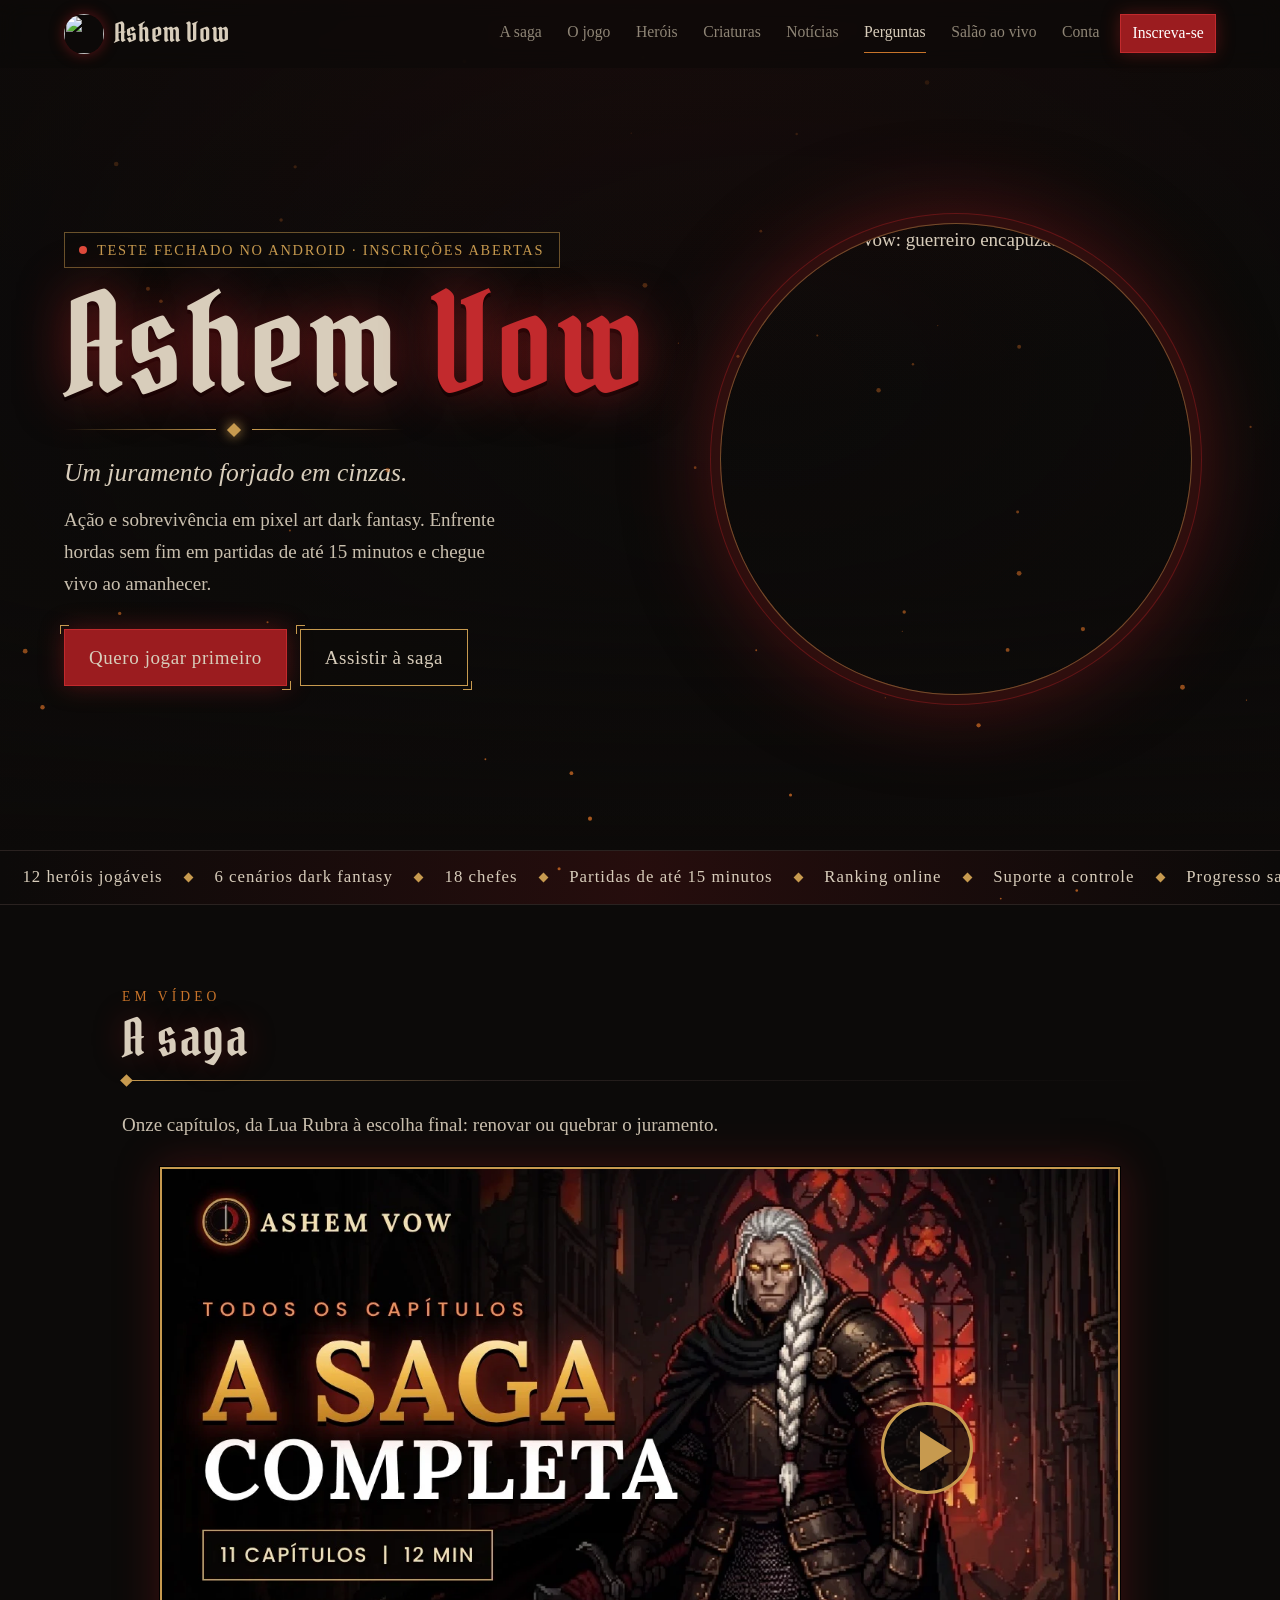
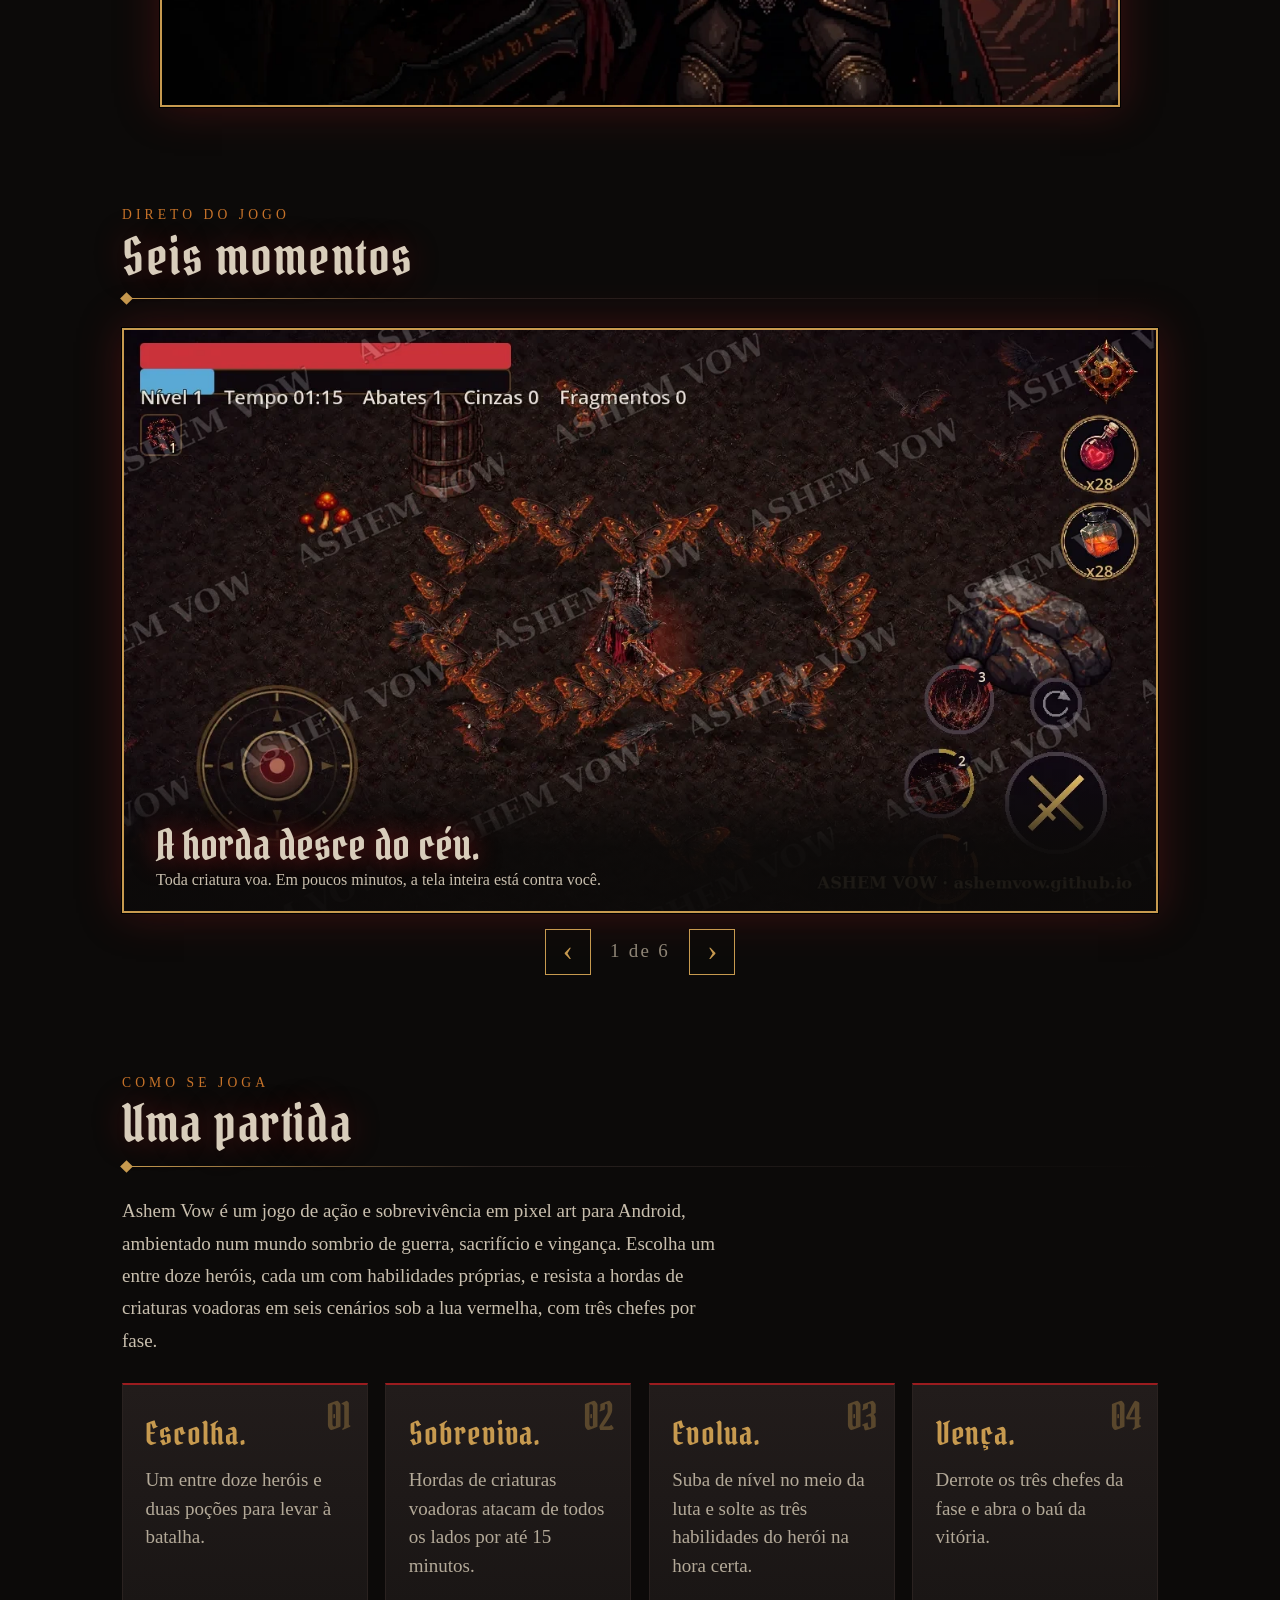
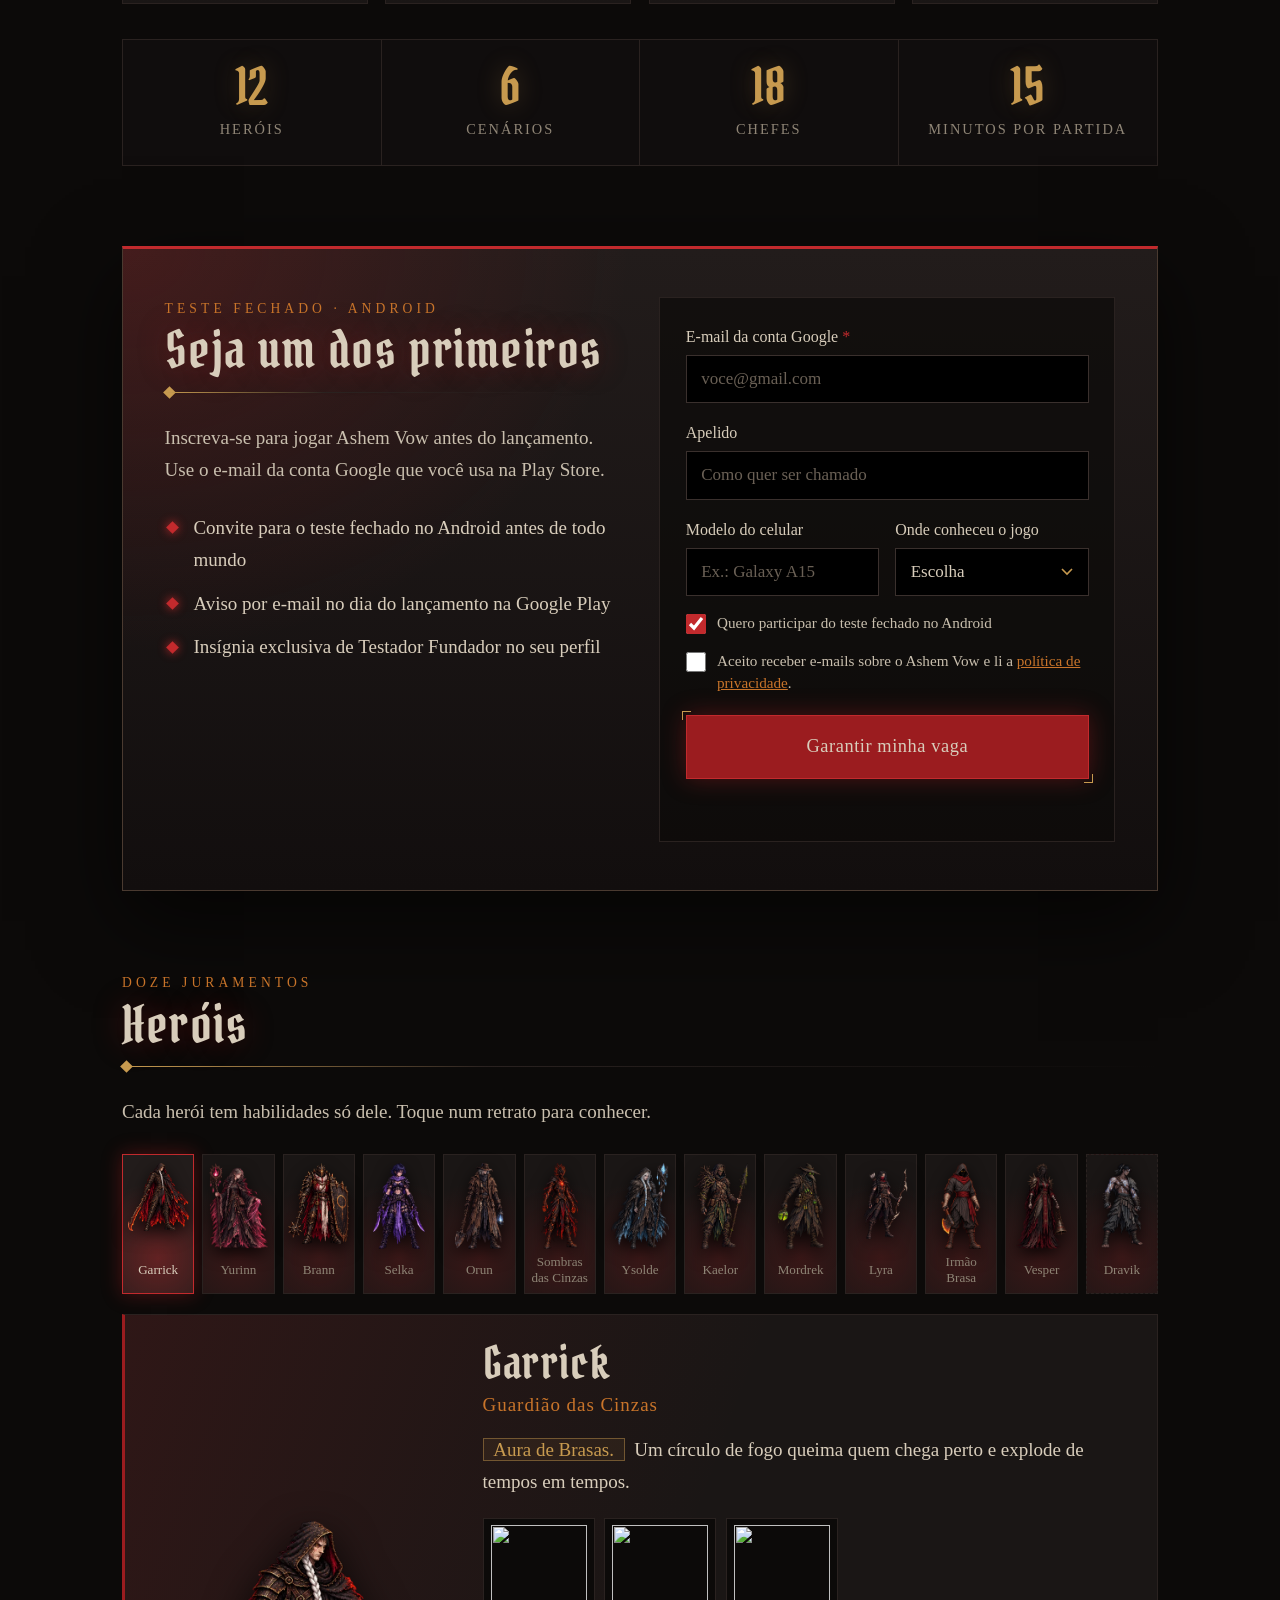
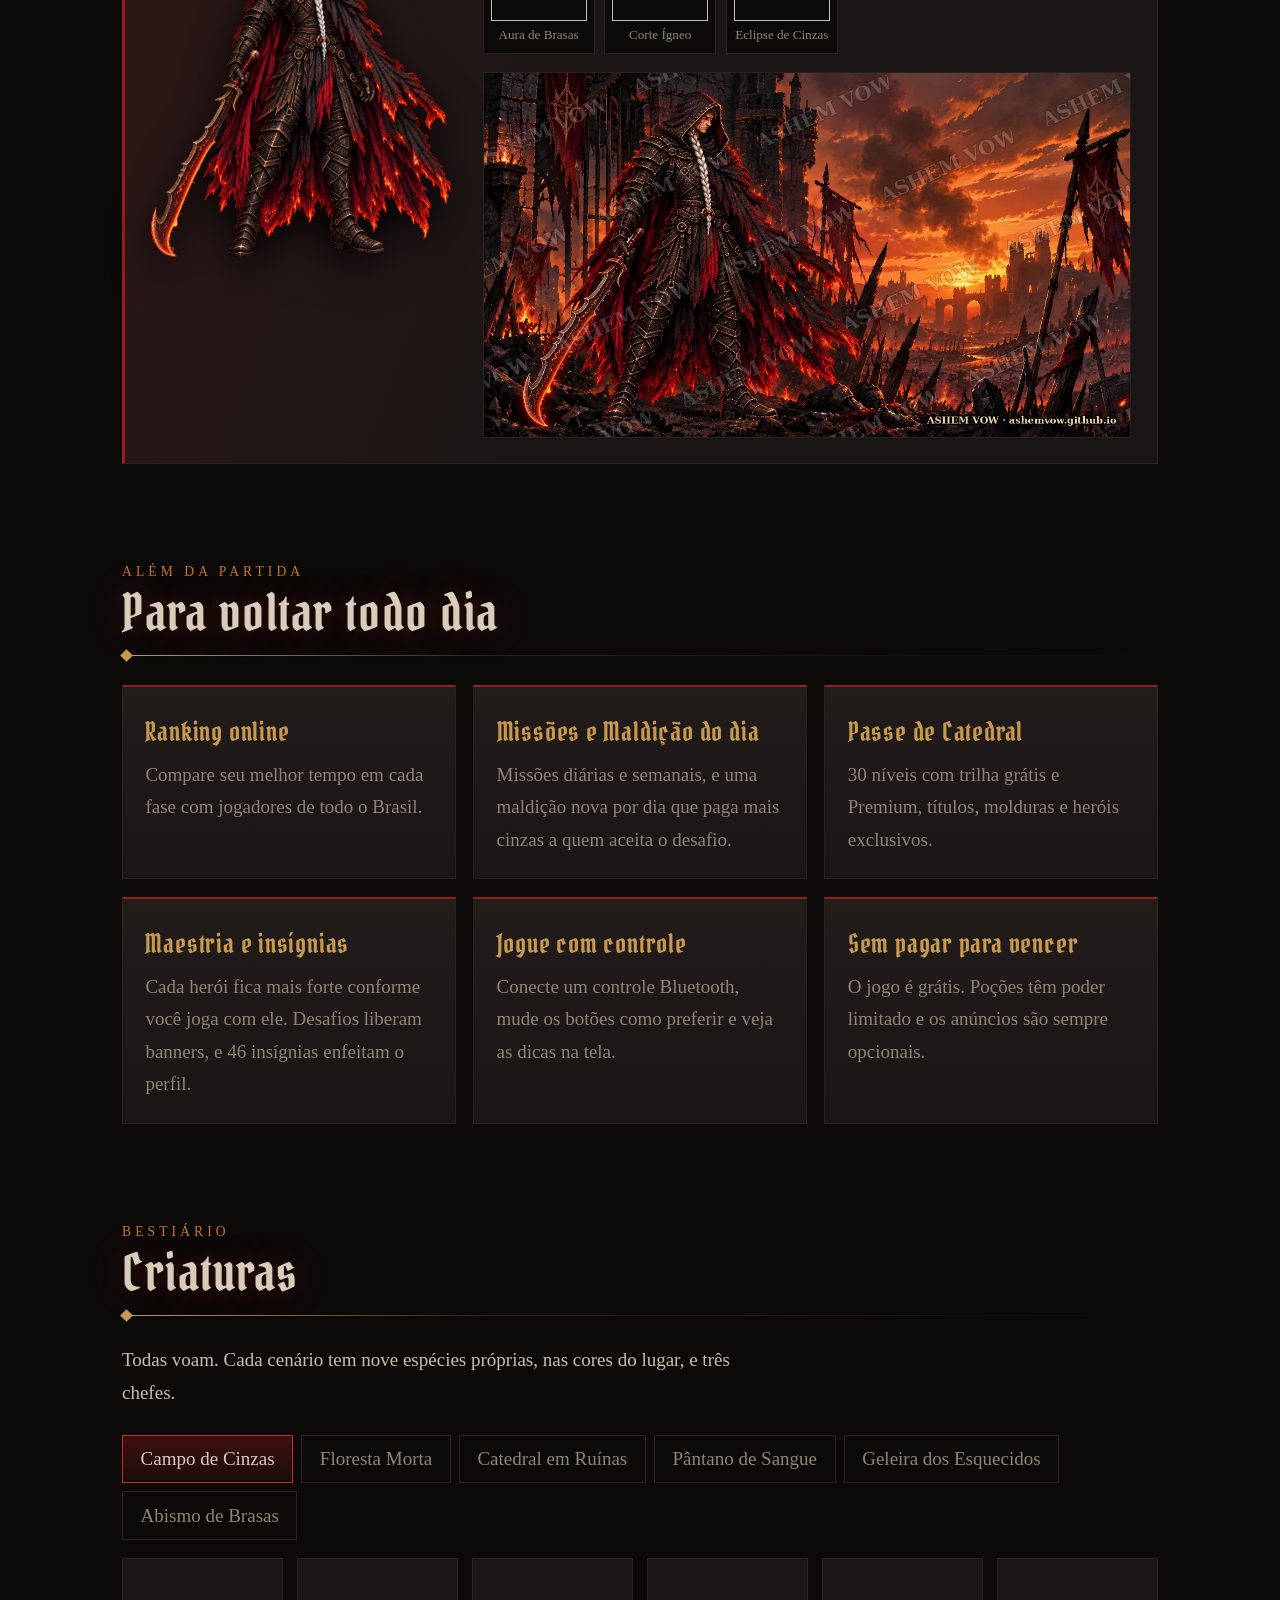
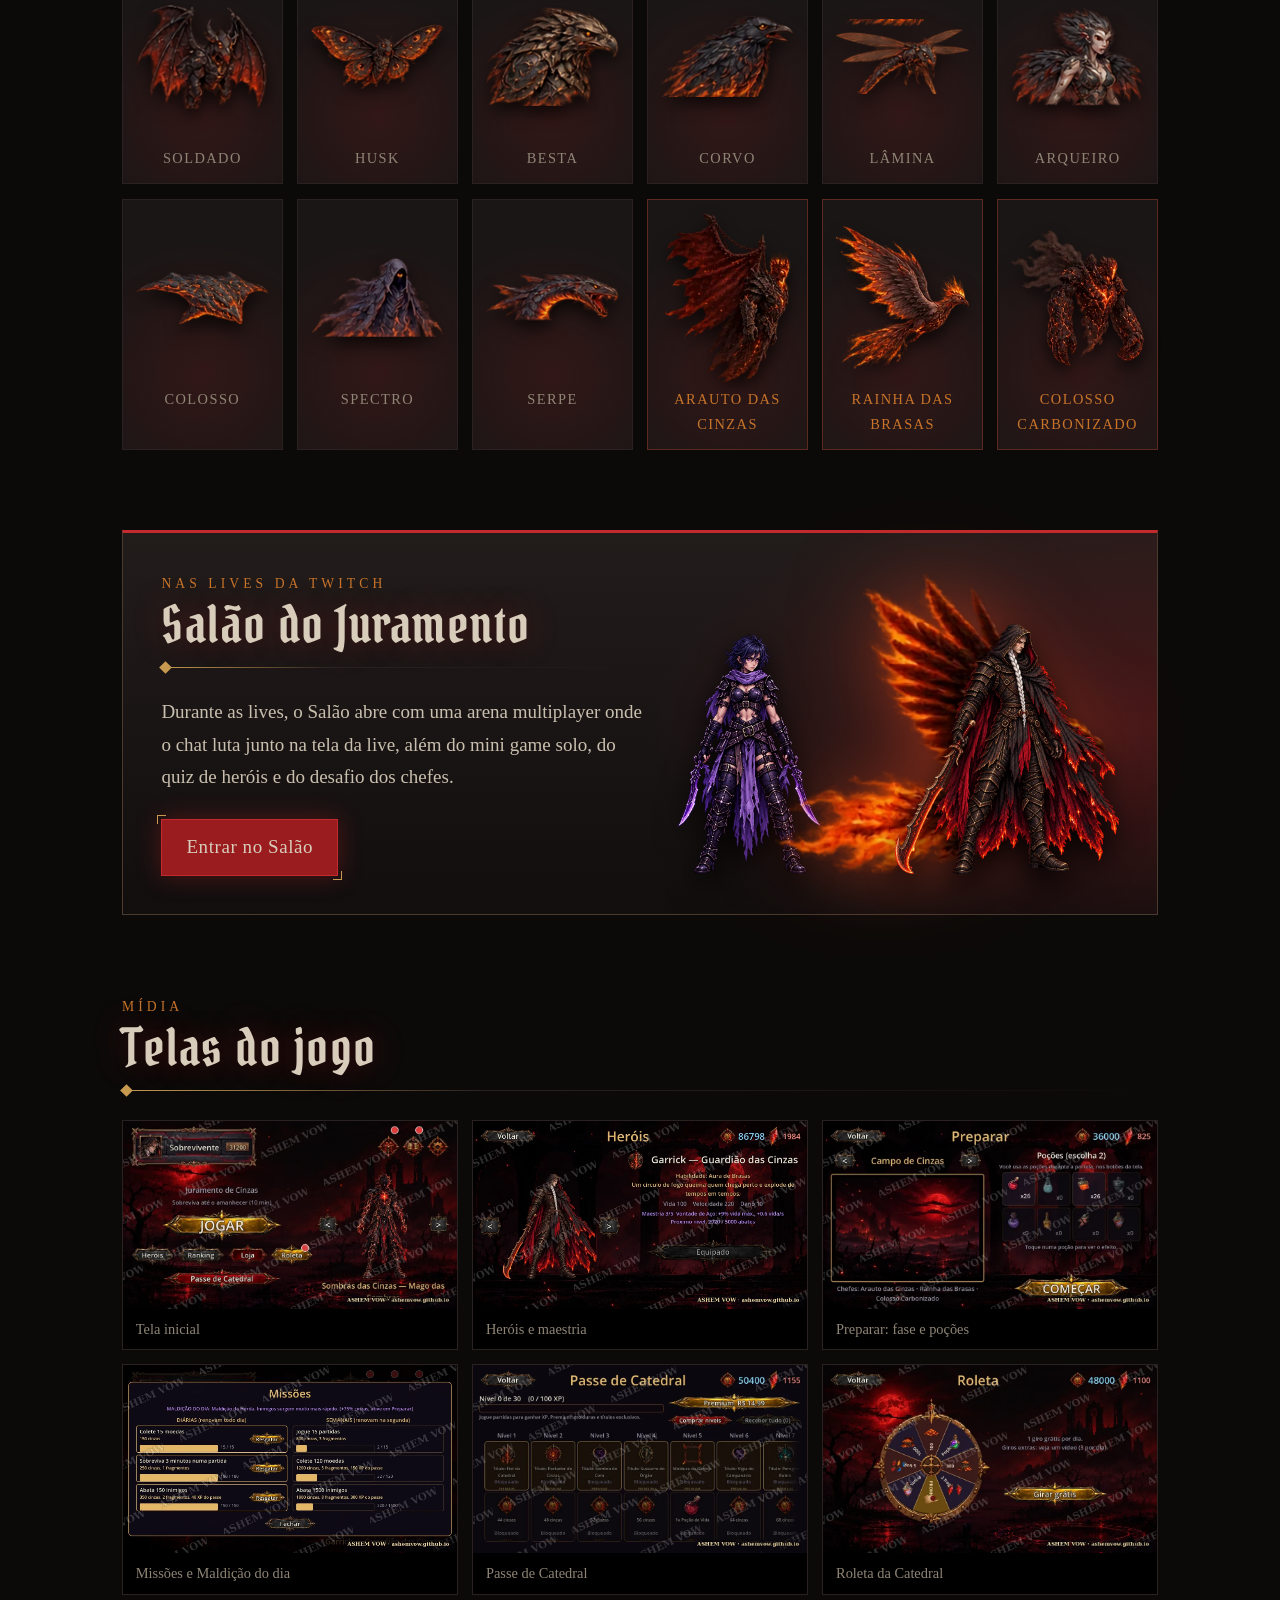
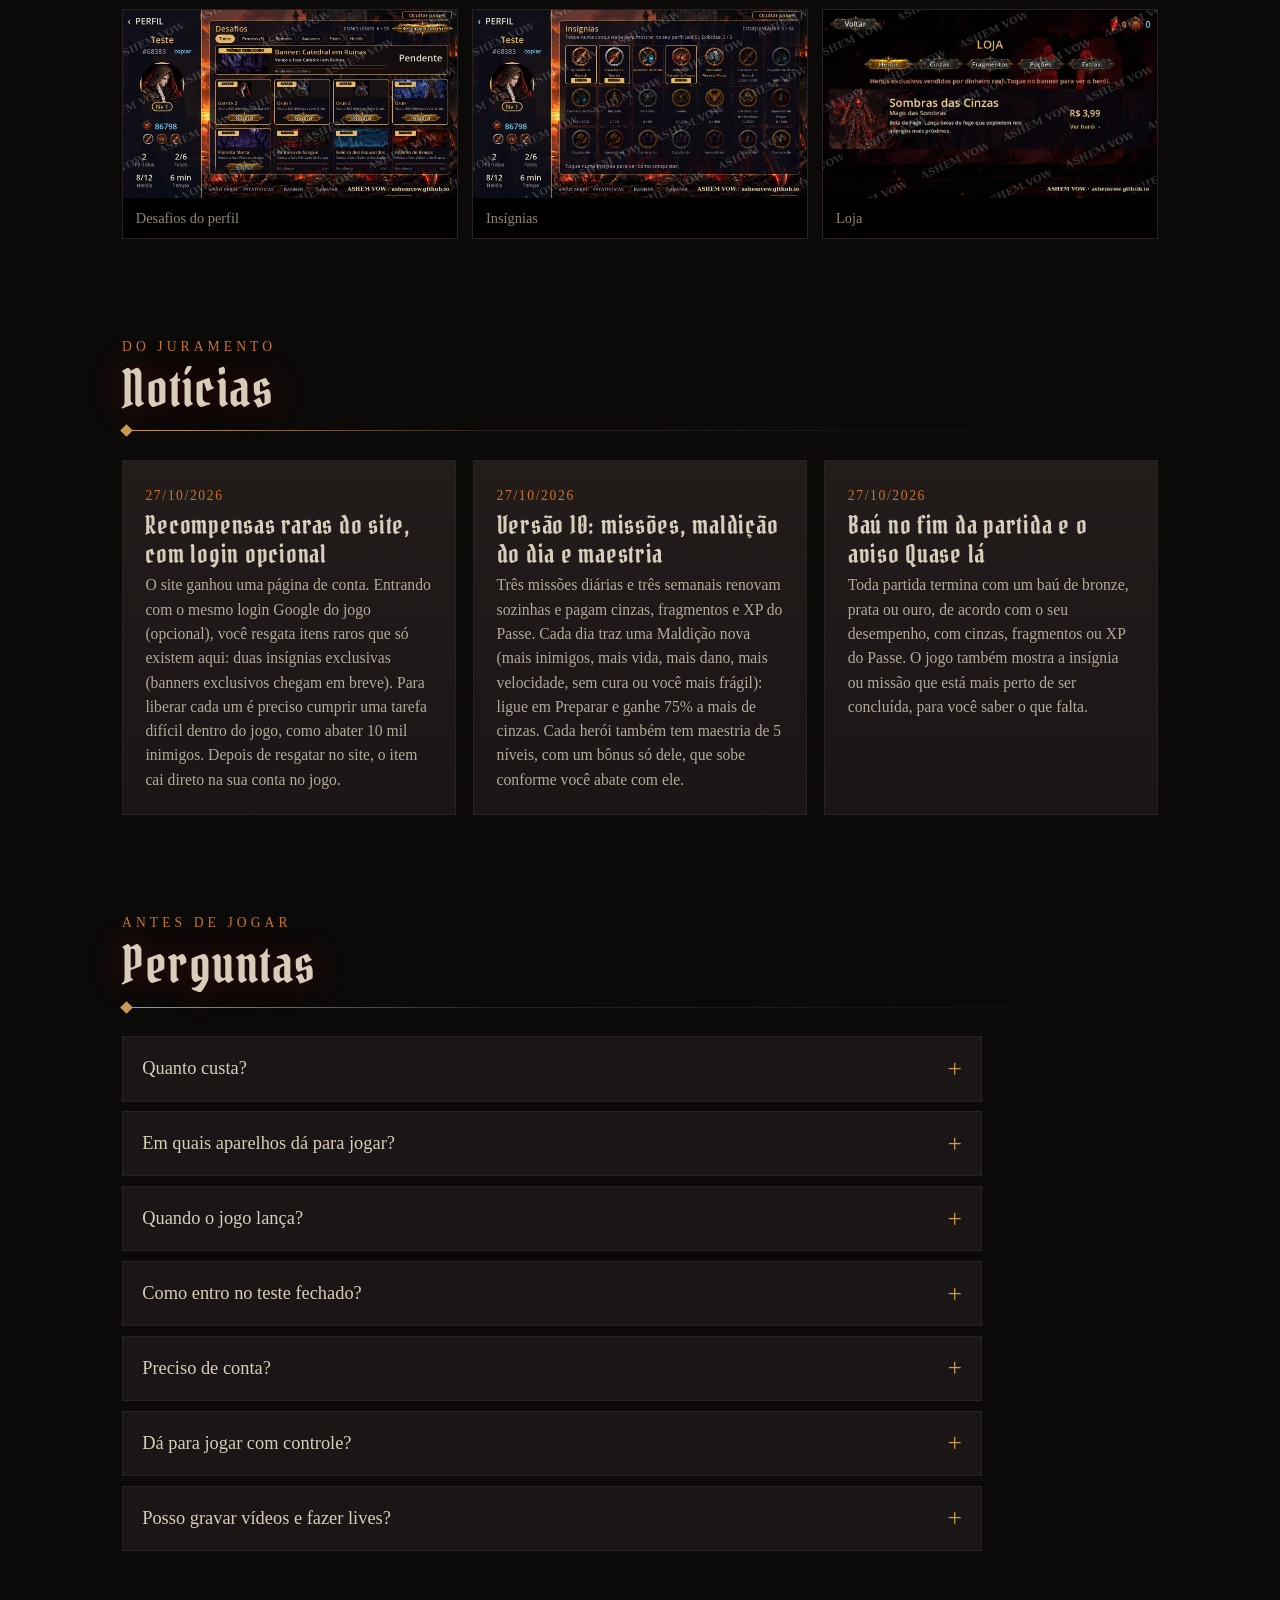
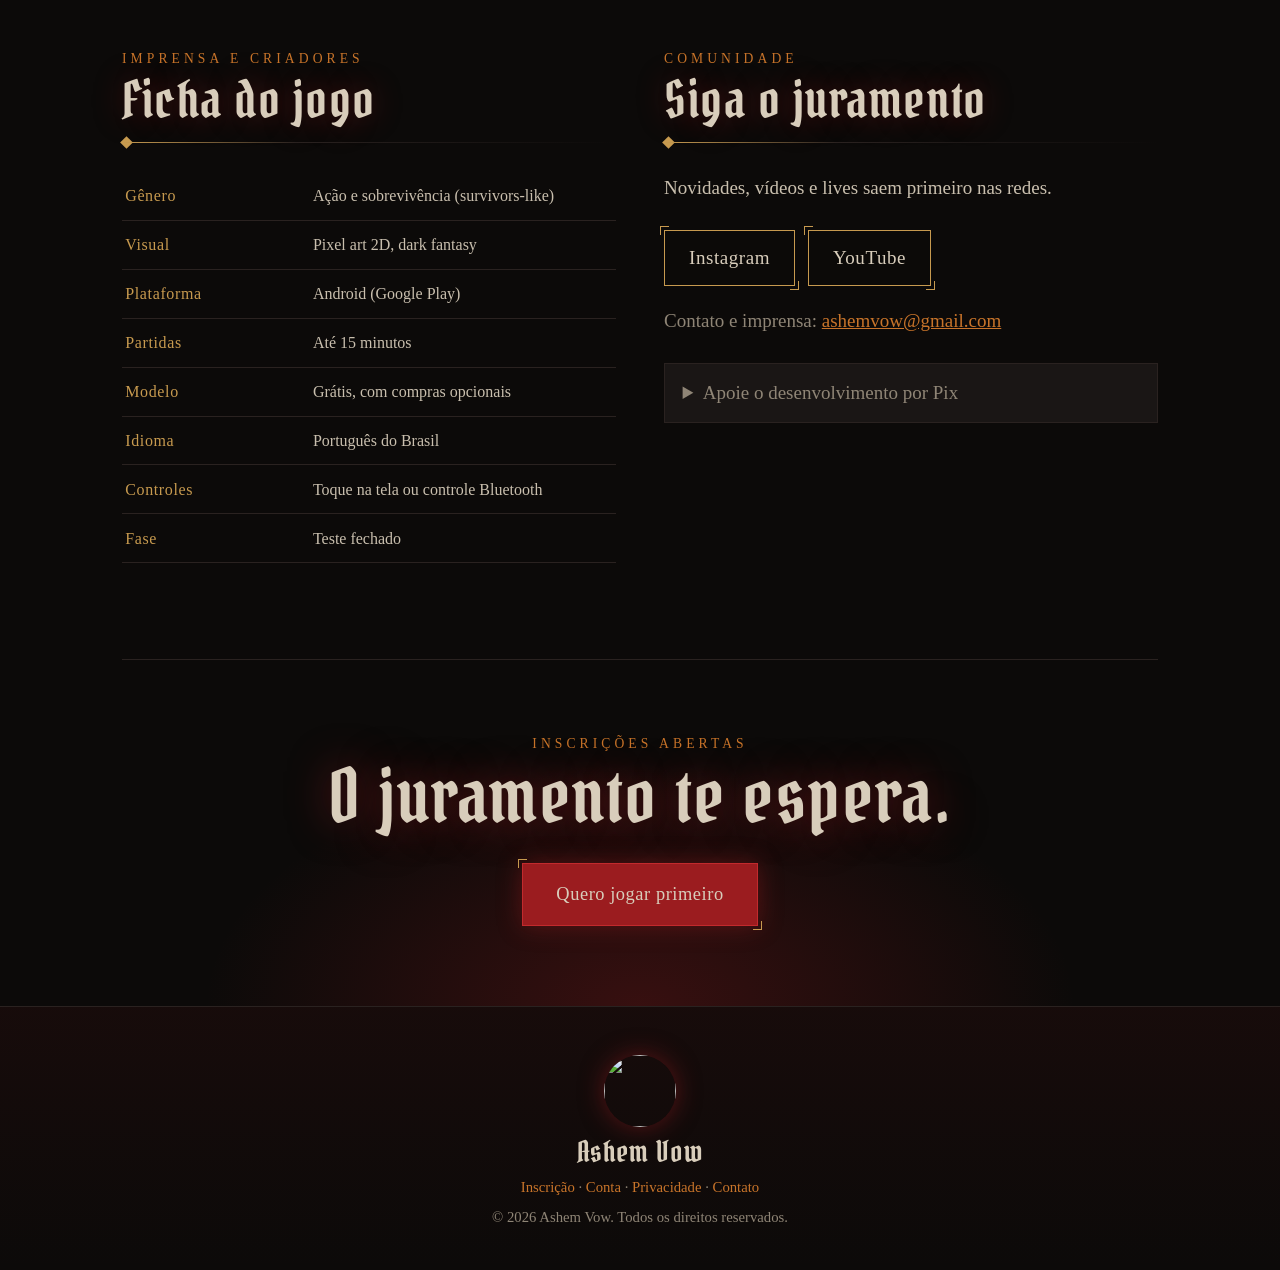
==== commit 8c0def8c: "Arena da Vigília: modo cooperativo multiplayer com tela da live e jogadores pelo celular Co-Authored" ====
--- a/index.html
+++ b/index.html
@@ -101,7 +101,7 @@
 
   <section id="salao" class="salao-promo">
     <div><header class="sec"><span>Nas lives da Twitch</span><h2>Salão do Juramento</h2></header>
-      <p class="lead">Durante as lives, o Salão abre com um mini game de sobrevivência, um quiz de heróis e o desafio dos chefes. Jogue com o chat e apareça na tela da live.</p>
+      <p class="lead">Durante as lives, o Salão abre com uma arena multiplayer onde o chat luta junto na tela da live, além do mini game solo, do quiz de heróis e do desafio dos chefes.</p>
       <a class="btn red" href="salao.html">Entrar no Salão</a></div>
     <div class="salao-promo-arte" aria-hidden="true"><img src="assets/p-selka-padrao.webp" alt="" loading="lazy"><img src="assets/c-vulcanica-demonio3.webp" alt="" loading="lazy"><img src="assets/p-garrick-padrao.webp" alt="" loading="lazy"></div>
   </section>
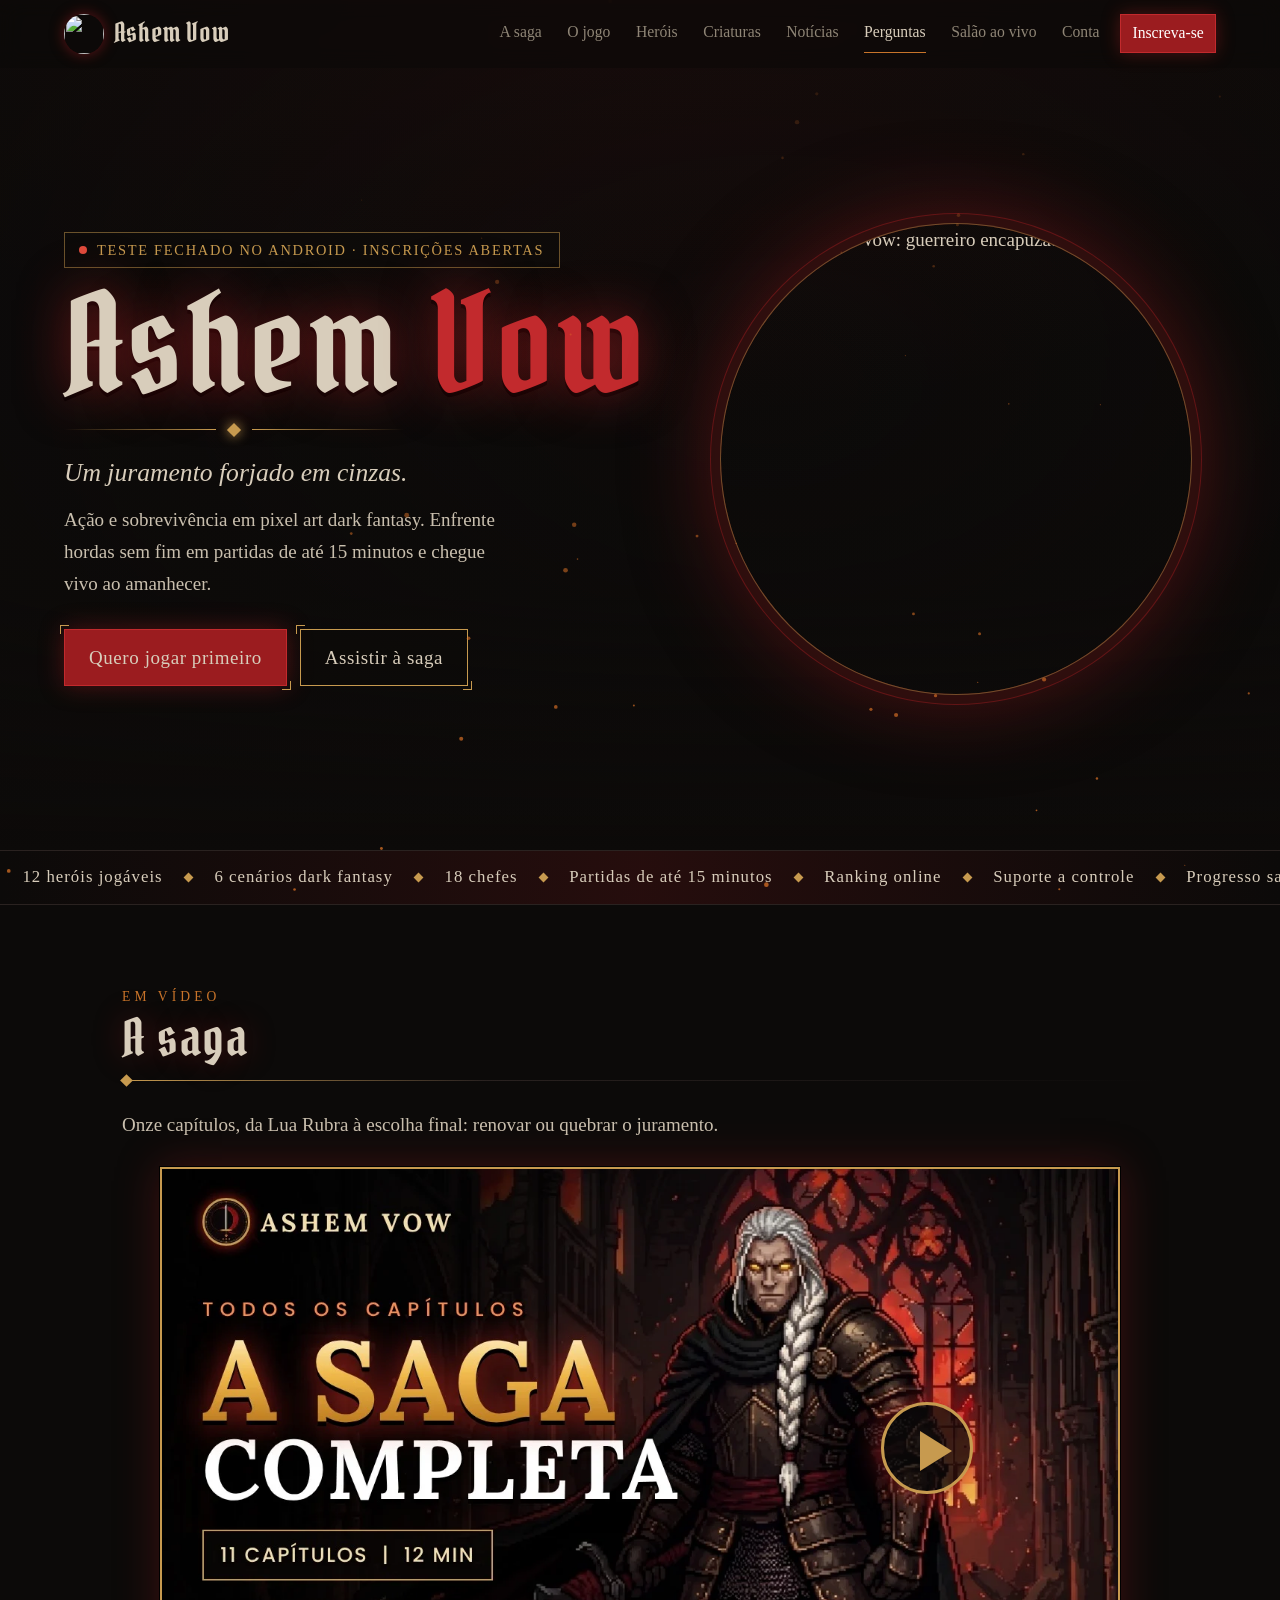
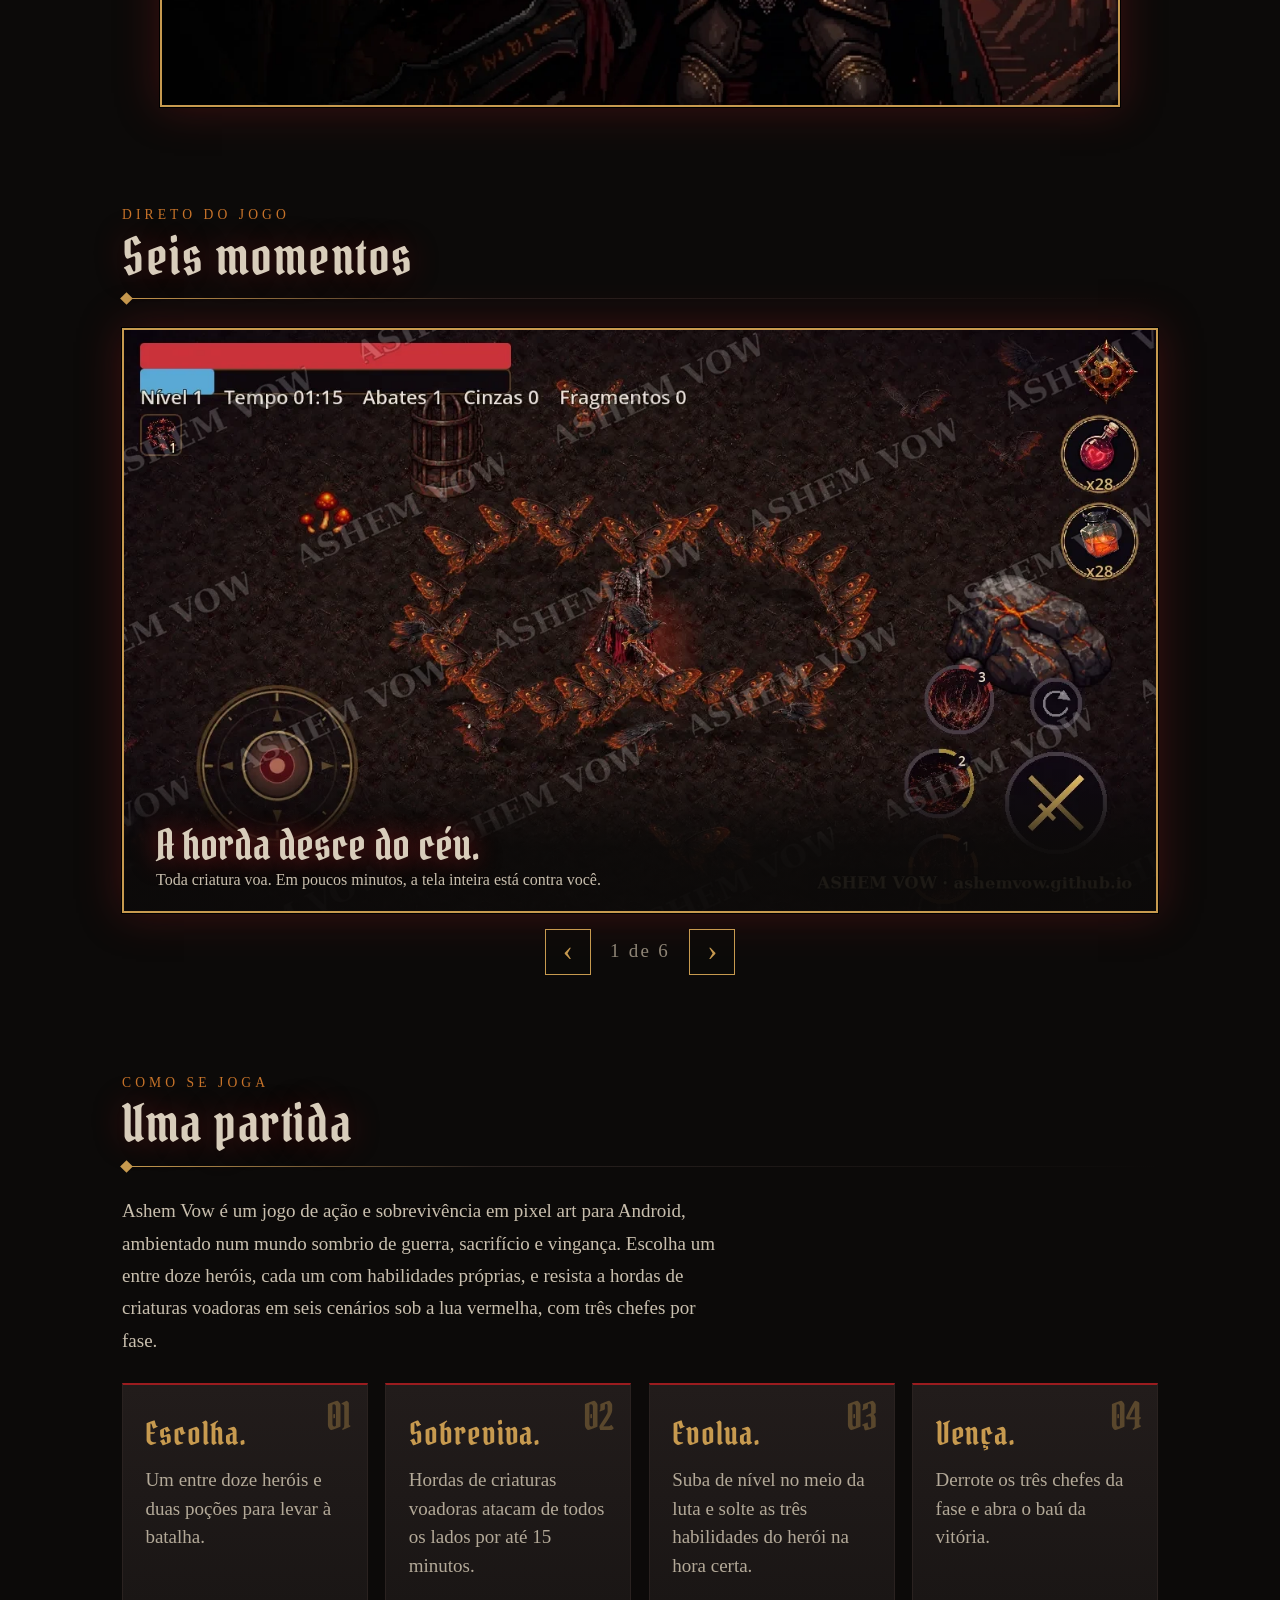
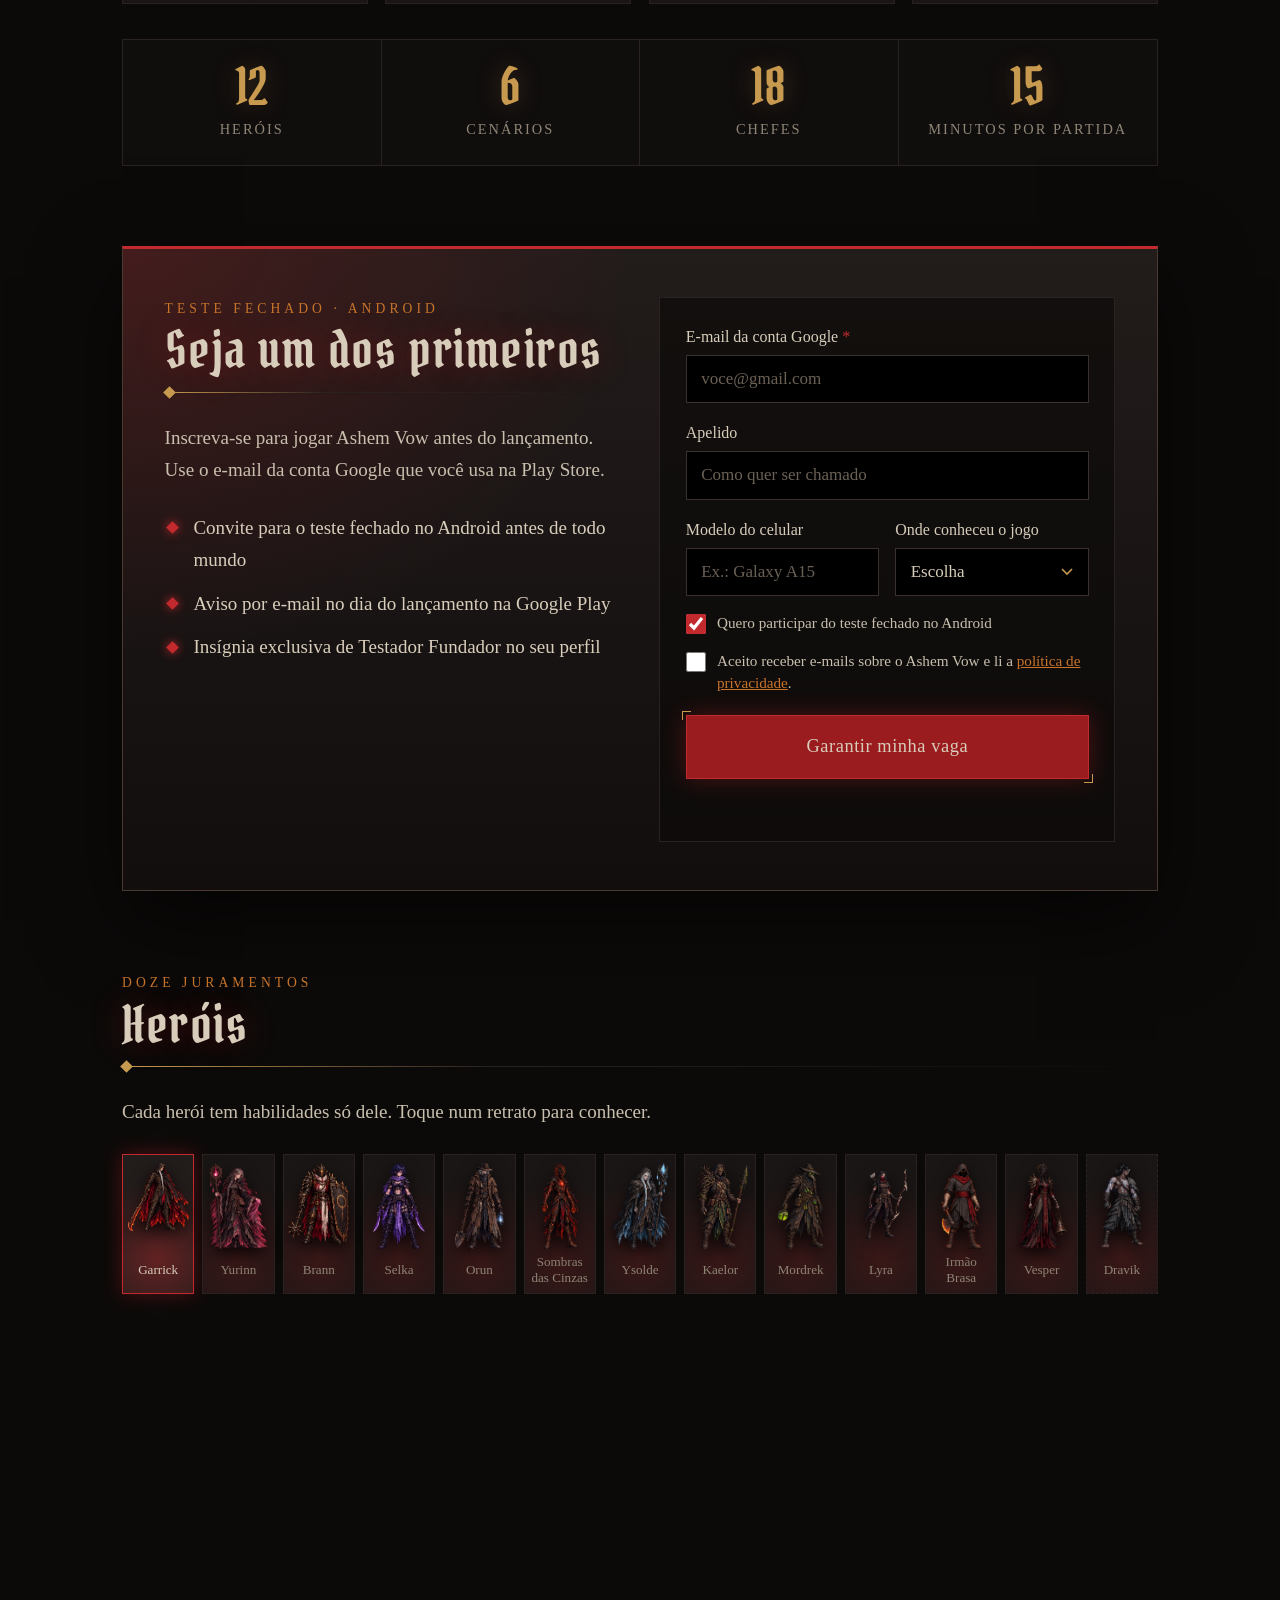
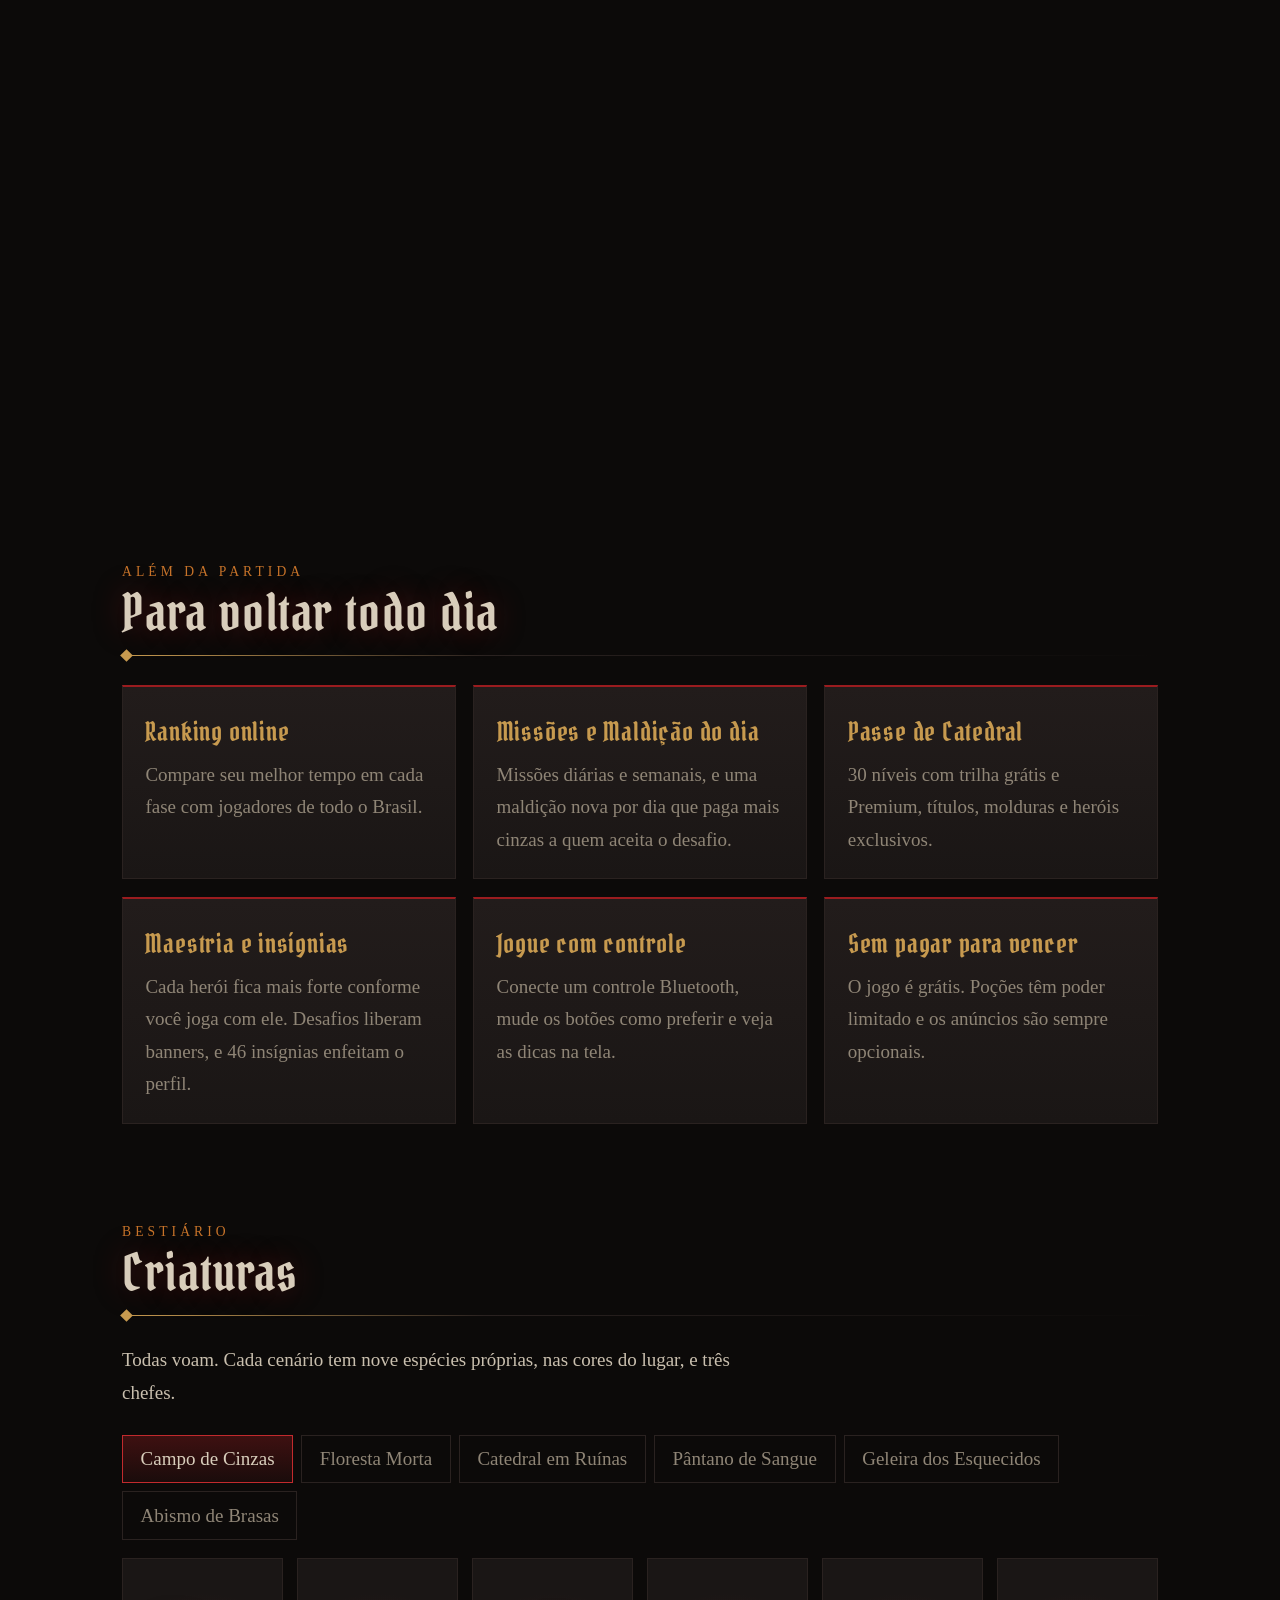
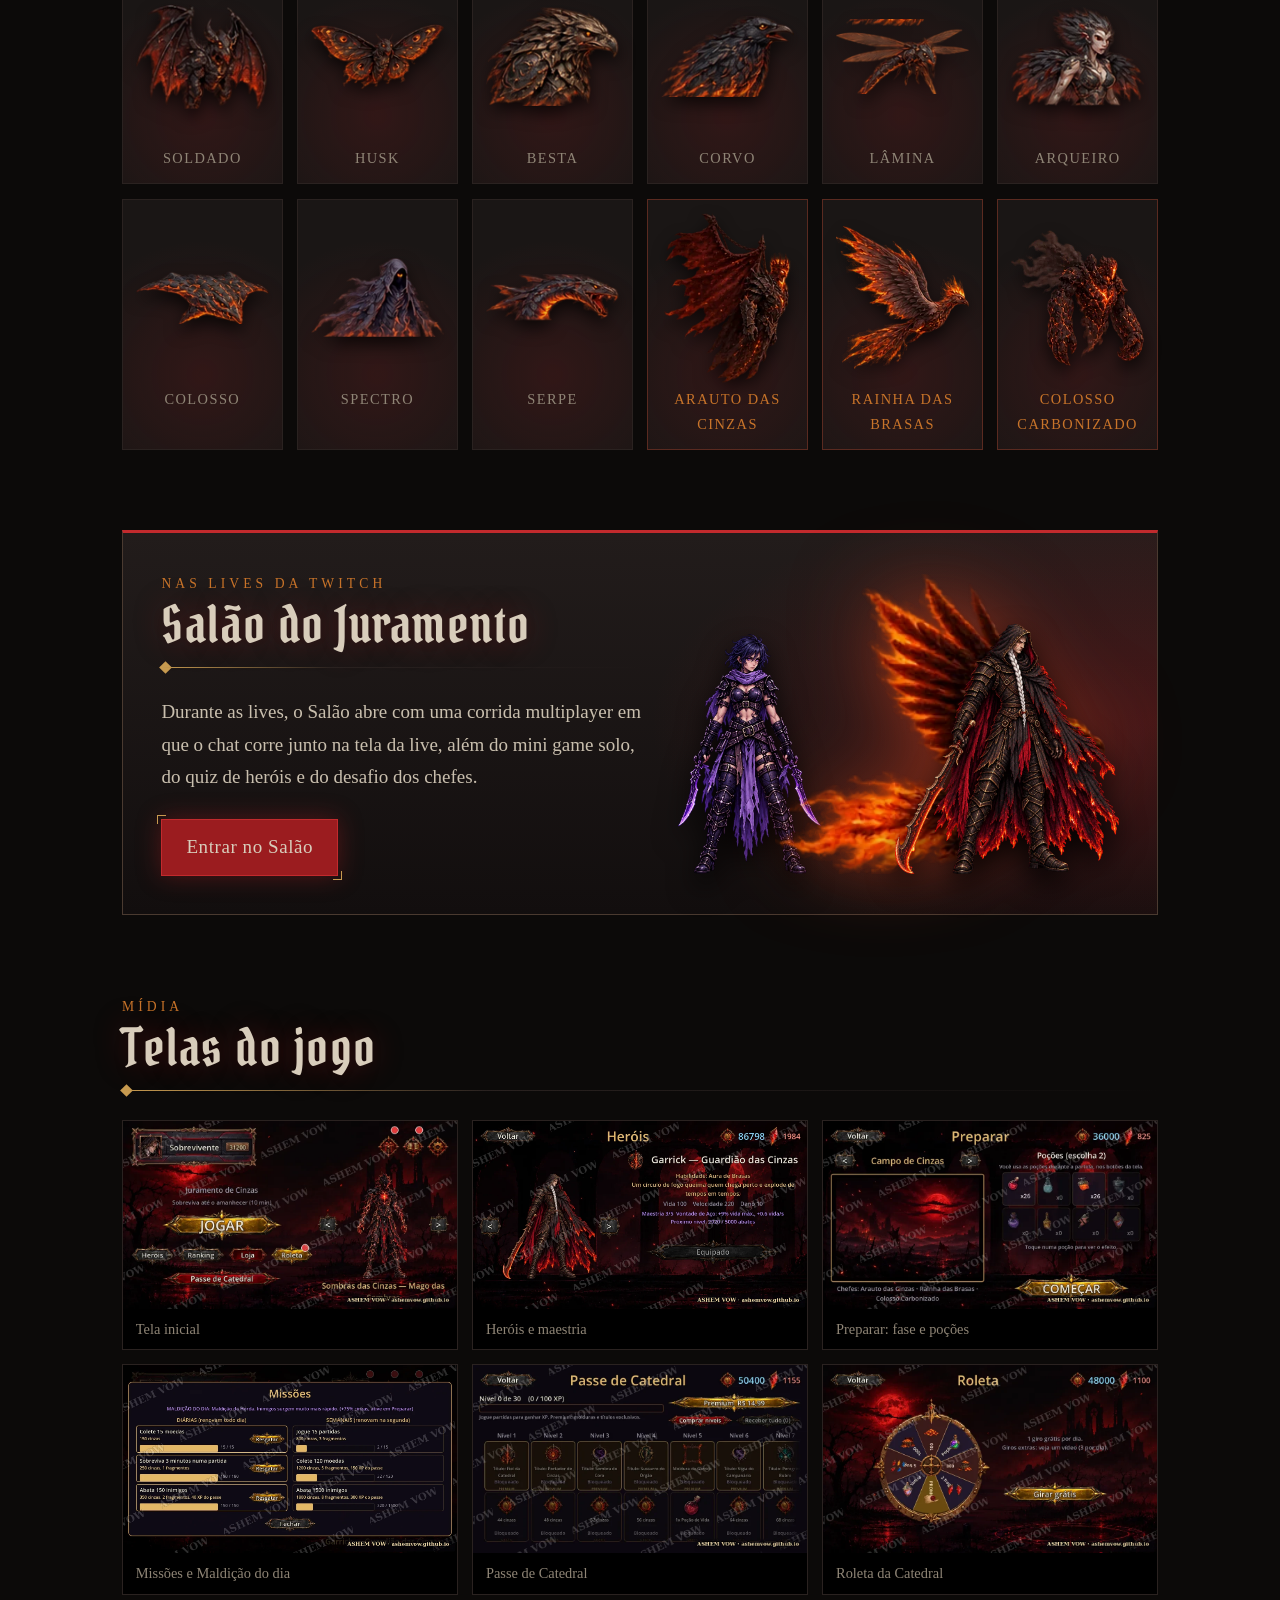
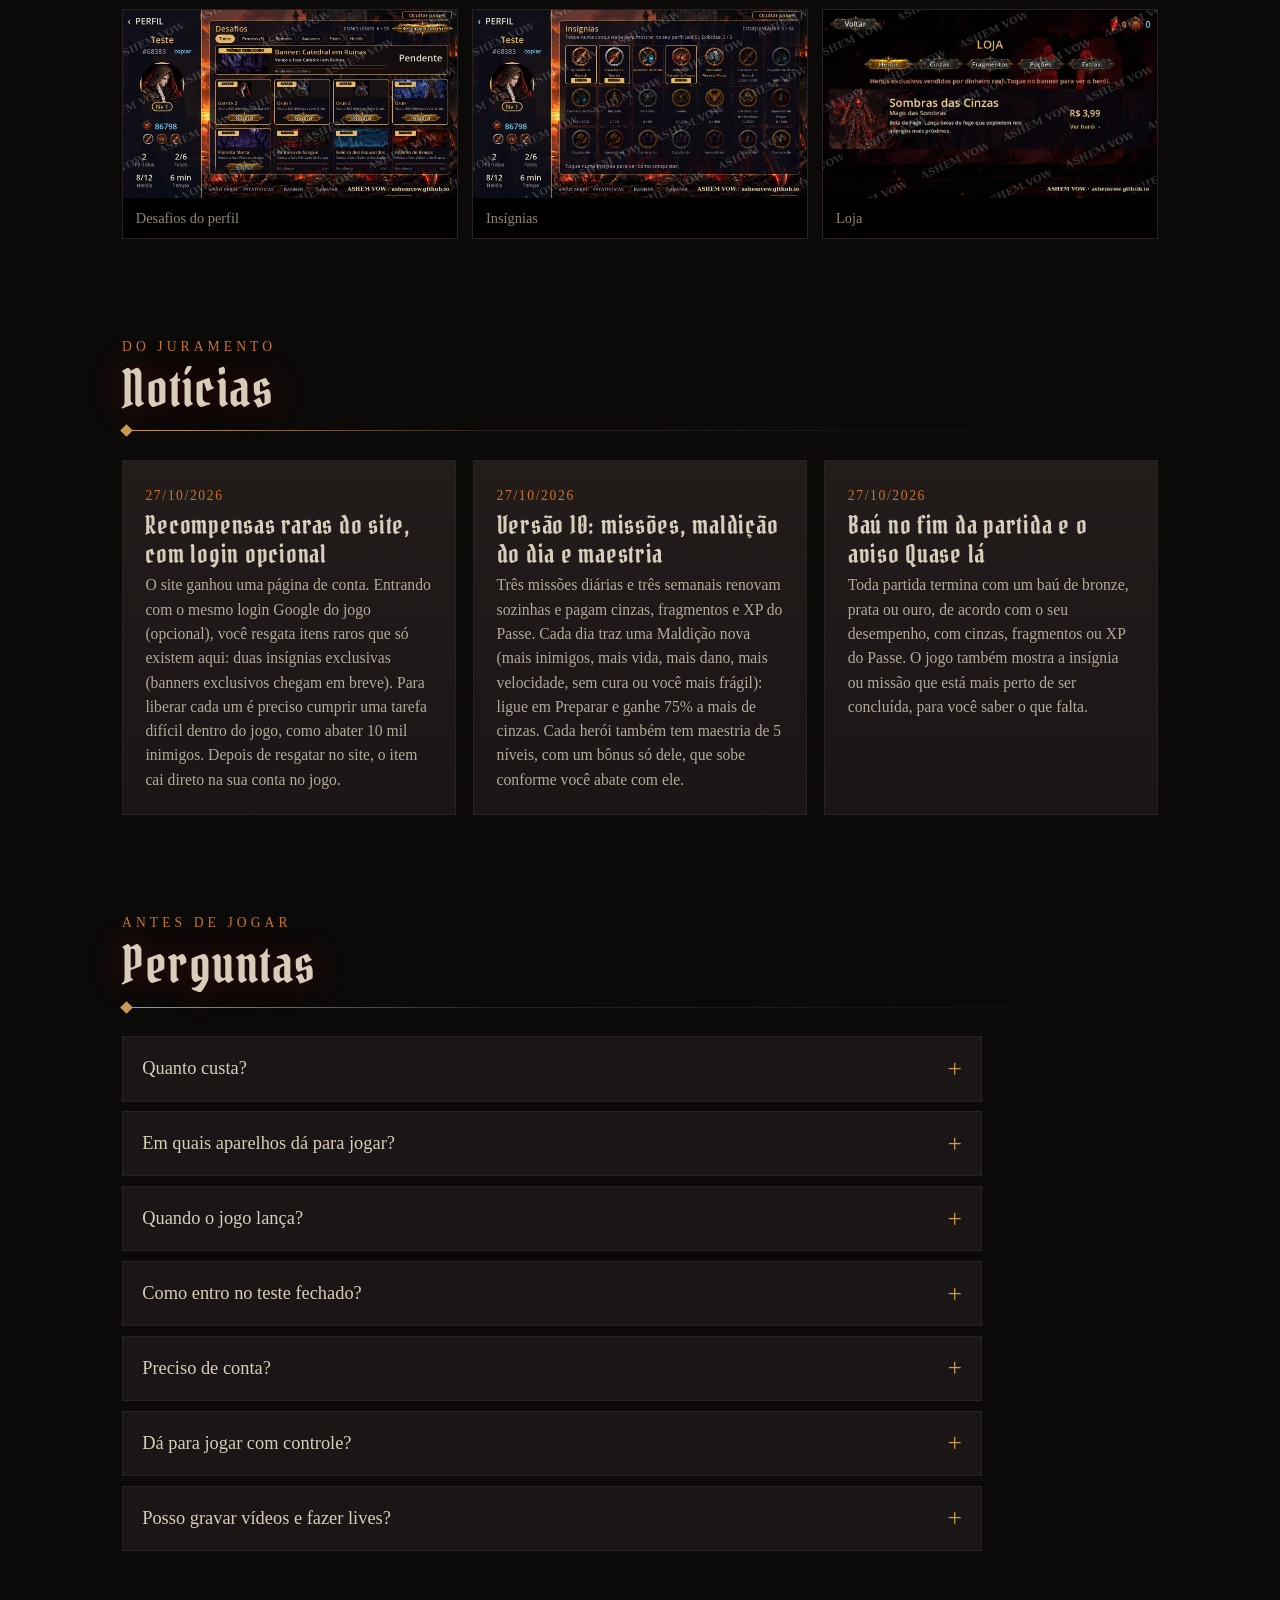
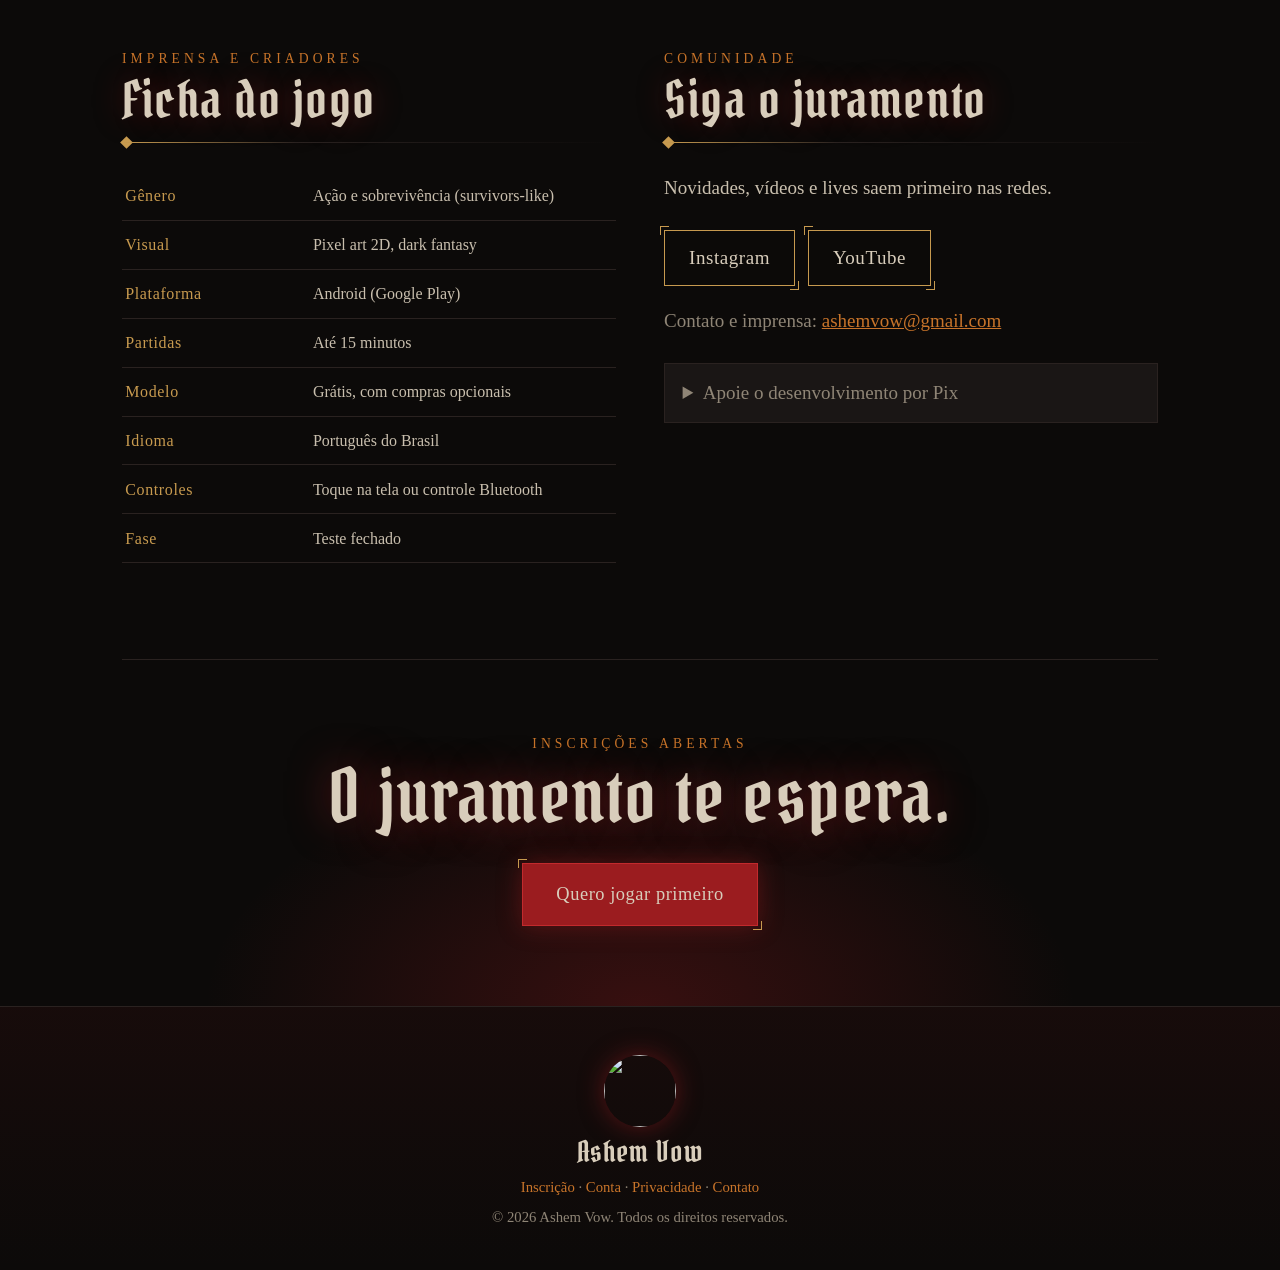
==== commit 92bd8b78: "Corrida das Cinzas: multiplayer leve no lugar da Arena (pista por semente, pulos enviados em lote) C" ====
--- a/index.html
+++ b/index.html
@@ -101,7 +101,7 @@
 
   <section id="salao" class="salao-promo">
     <div><header class="sec"><span>Nas lives da Twitch</span><h2>Salão do Juramento</h2></header>
-      <p class="lead">Durante as lives, o Salão abre com uma arena multiplayer onde o chat luta junto na tela da live, além do mini game solo, do quiz de heróis e do desafio dos chefes.</p>
+      <p class="lead">Durante as lives, o Salão abre com uma corrida multiplayer em que o chat corre junto na tela da live, além do mini game solo, do quiz de heróis e do desafio dos chefes.</p>
       <a class="btn red" href="salao.html">Entrar no Salão</a></div>
     <div class="salao-promo-arte" aria-hidden="true"><img src="assets/p-selka-padrao.webp" alt="" loading="lazy"><img src="assets/c-vulcanica-demonio3.webp" alt="" loading="lazy"><img src="assets/p-garrick-padrao.webp" alt="" loading="lazy"></div>
   </section>
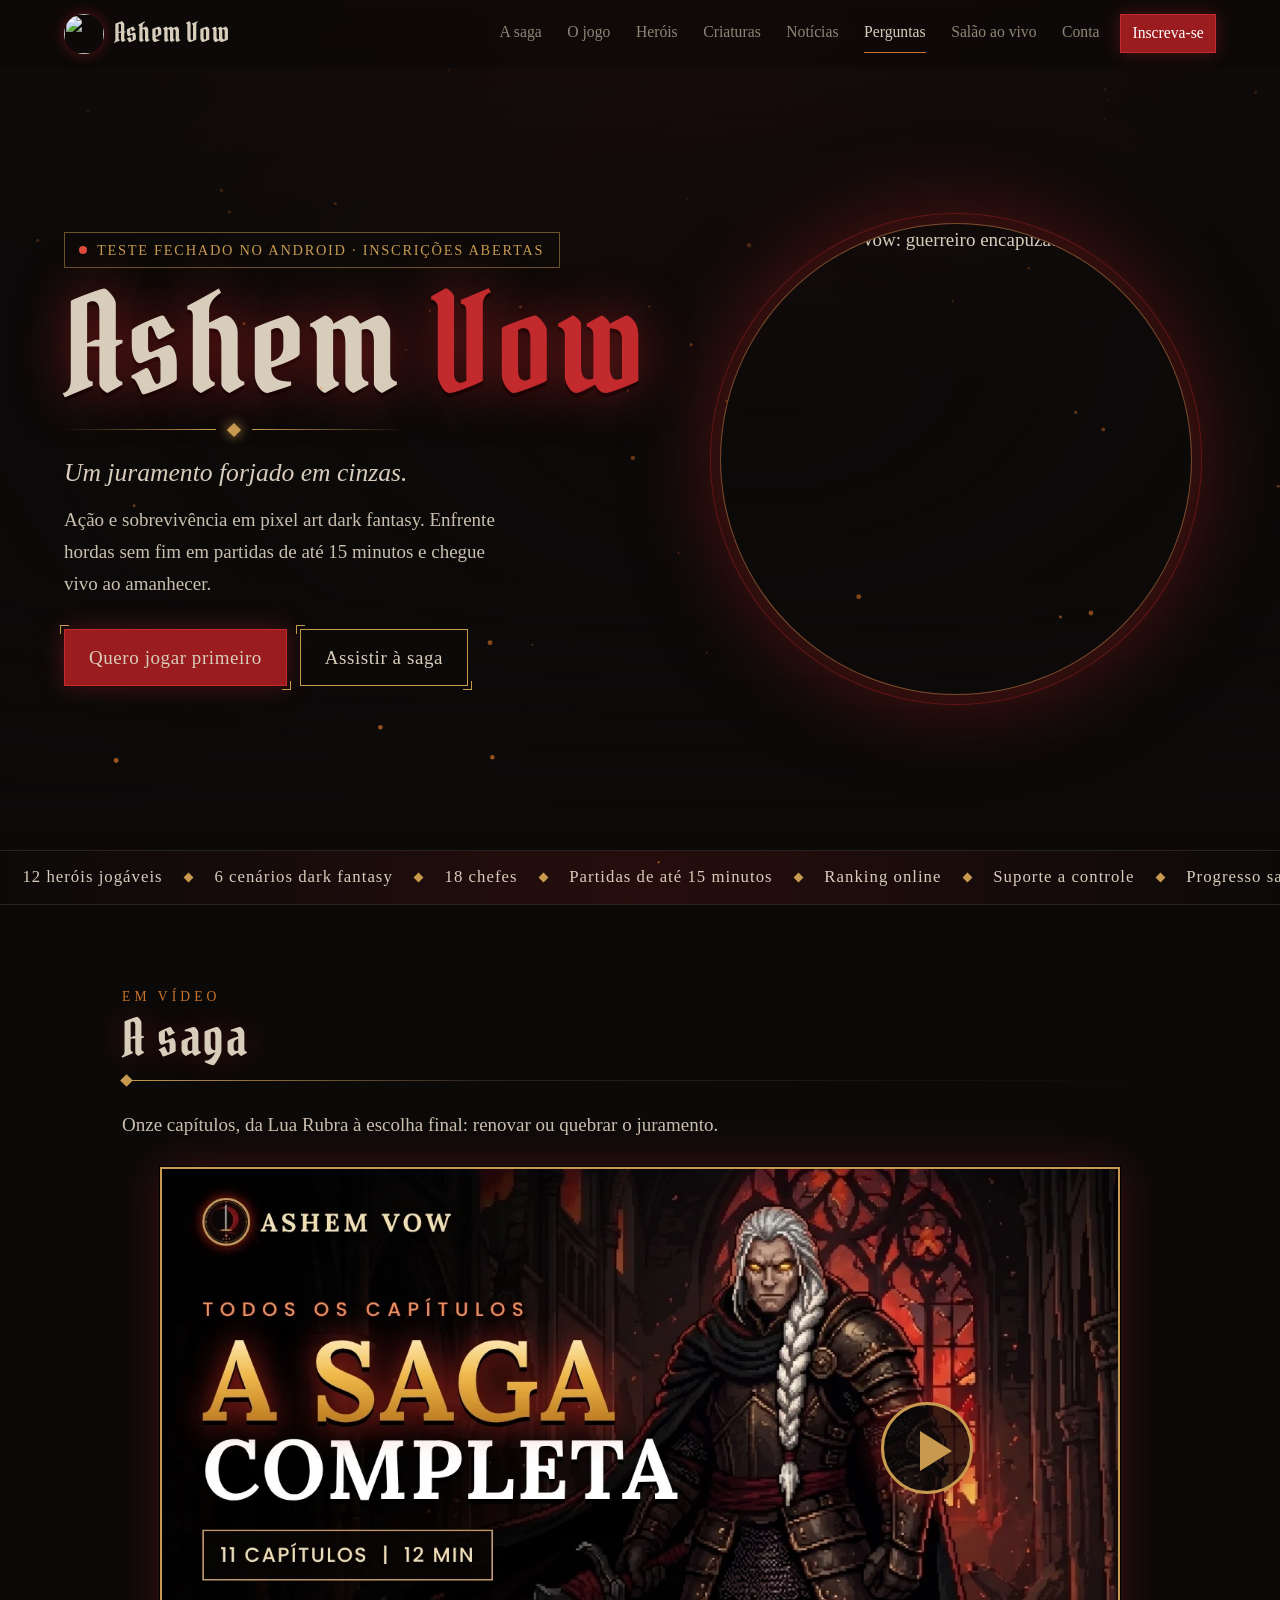
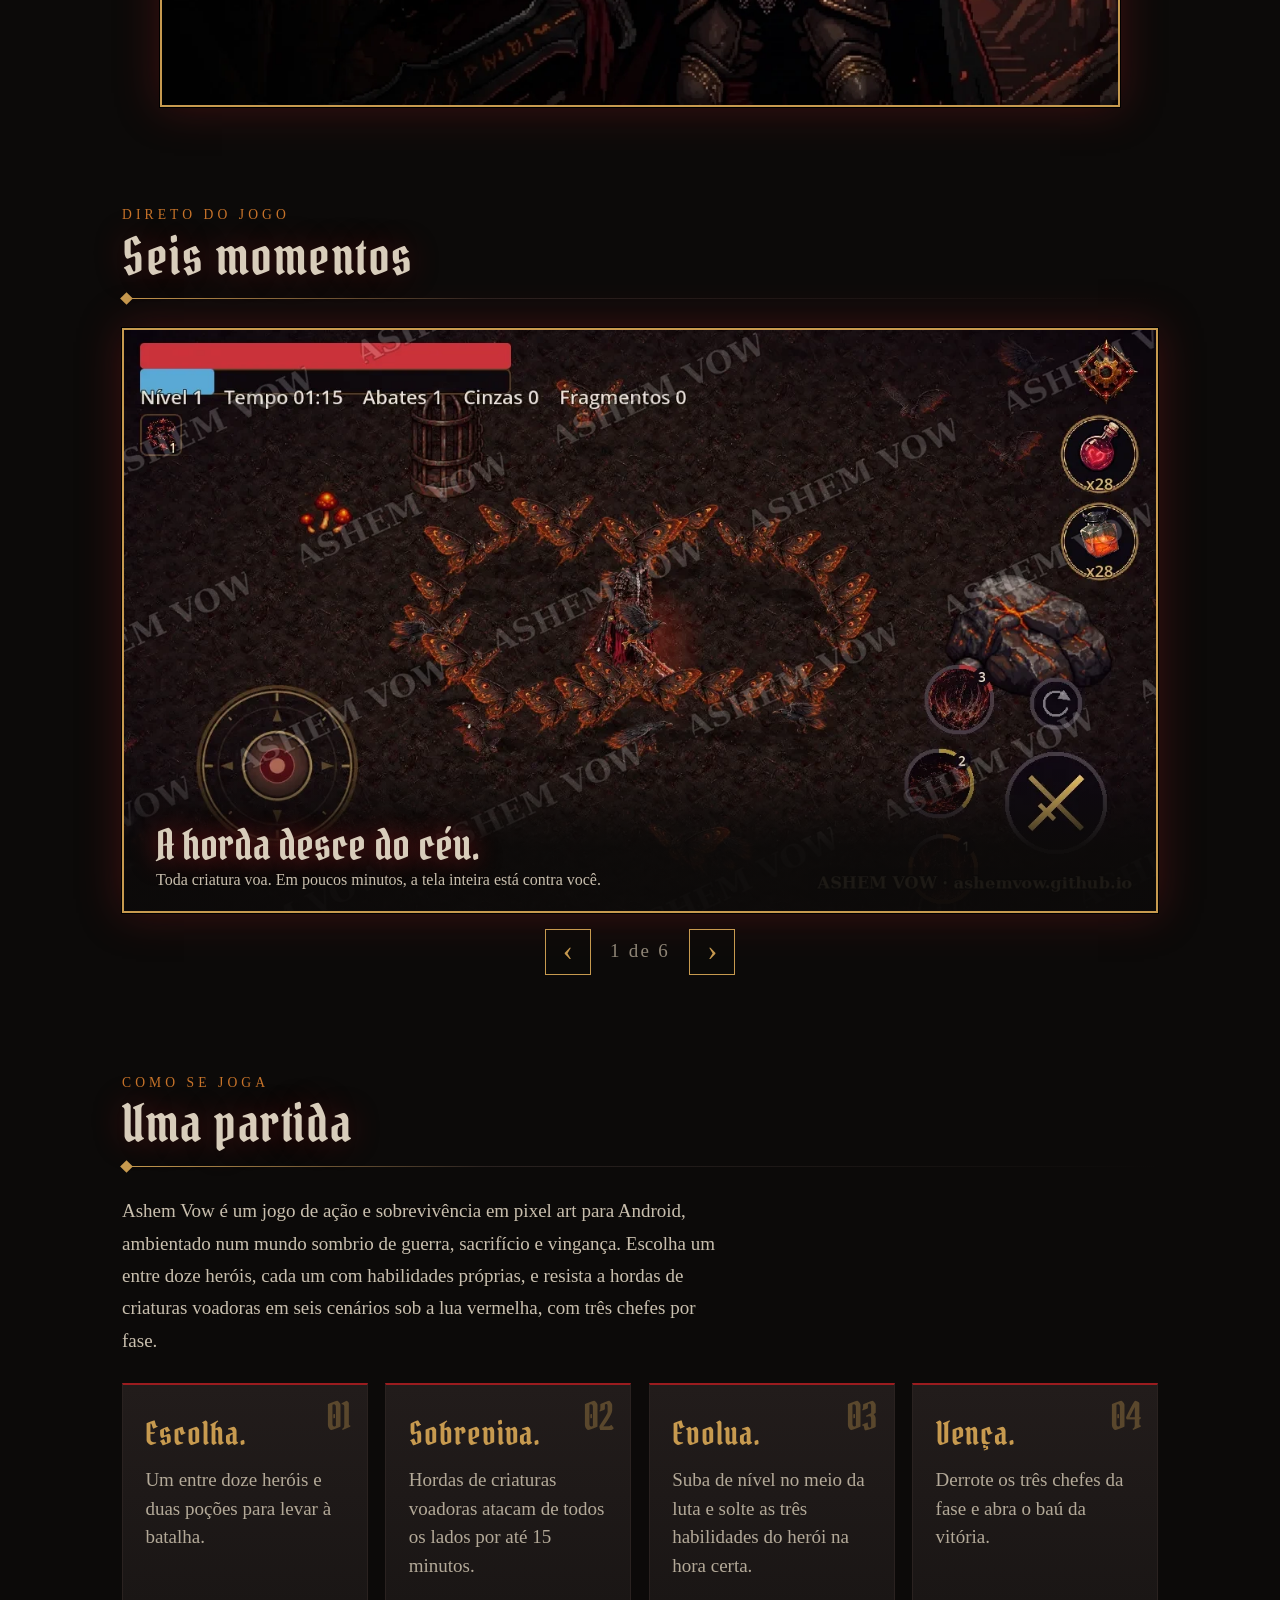
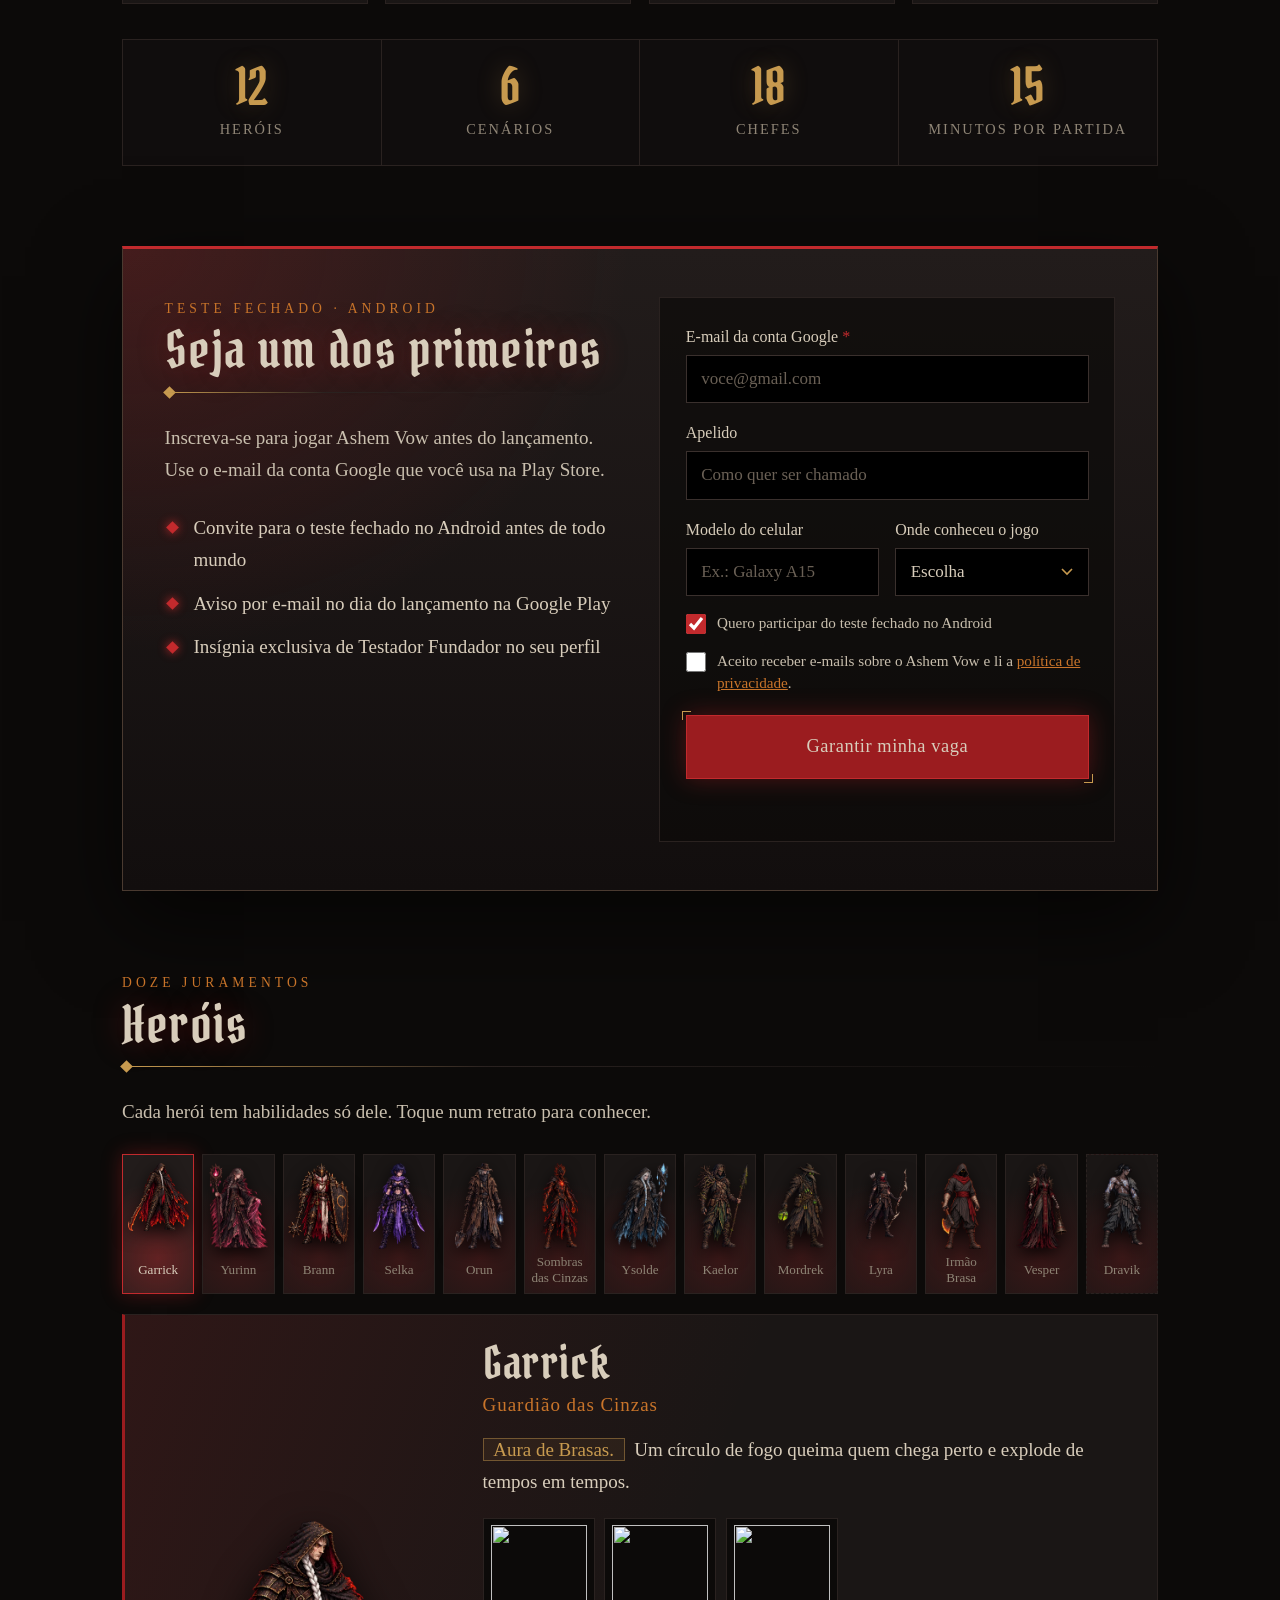
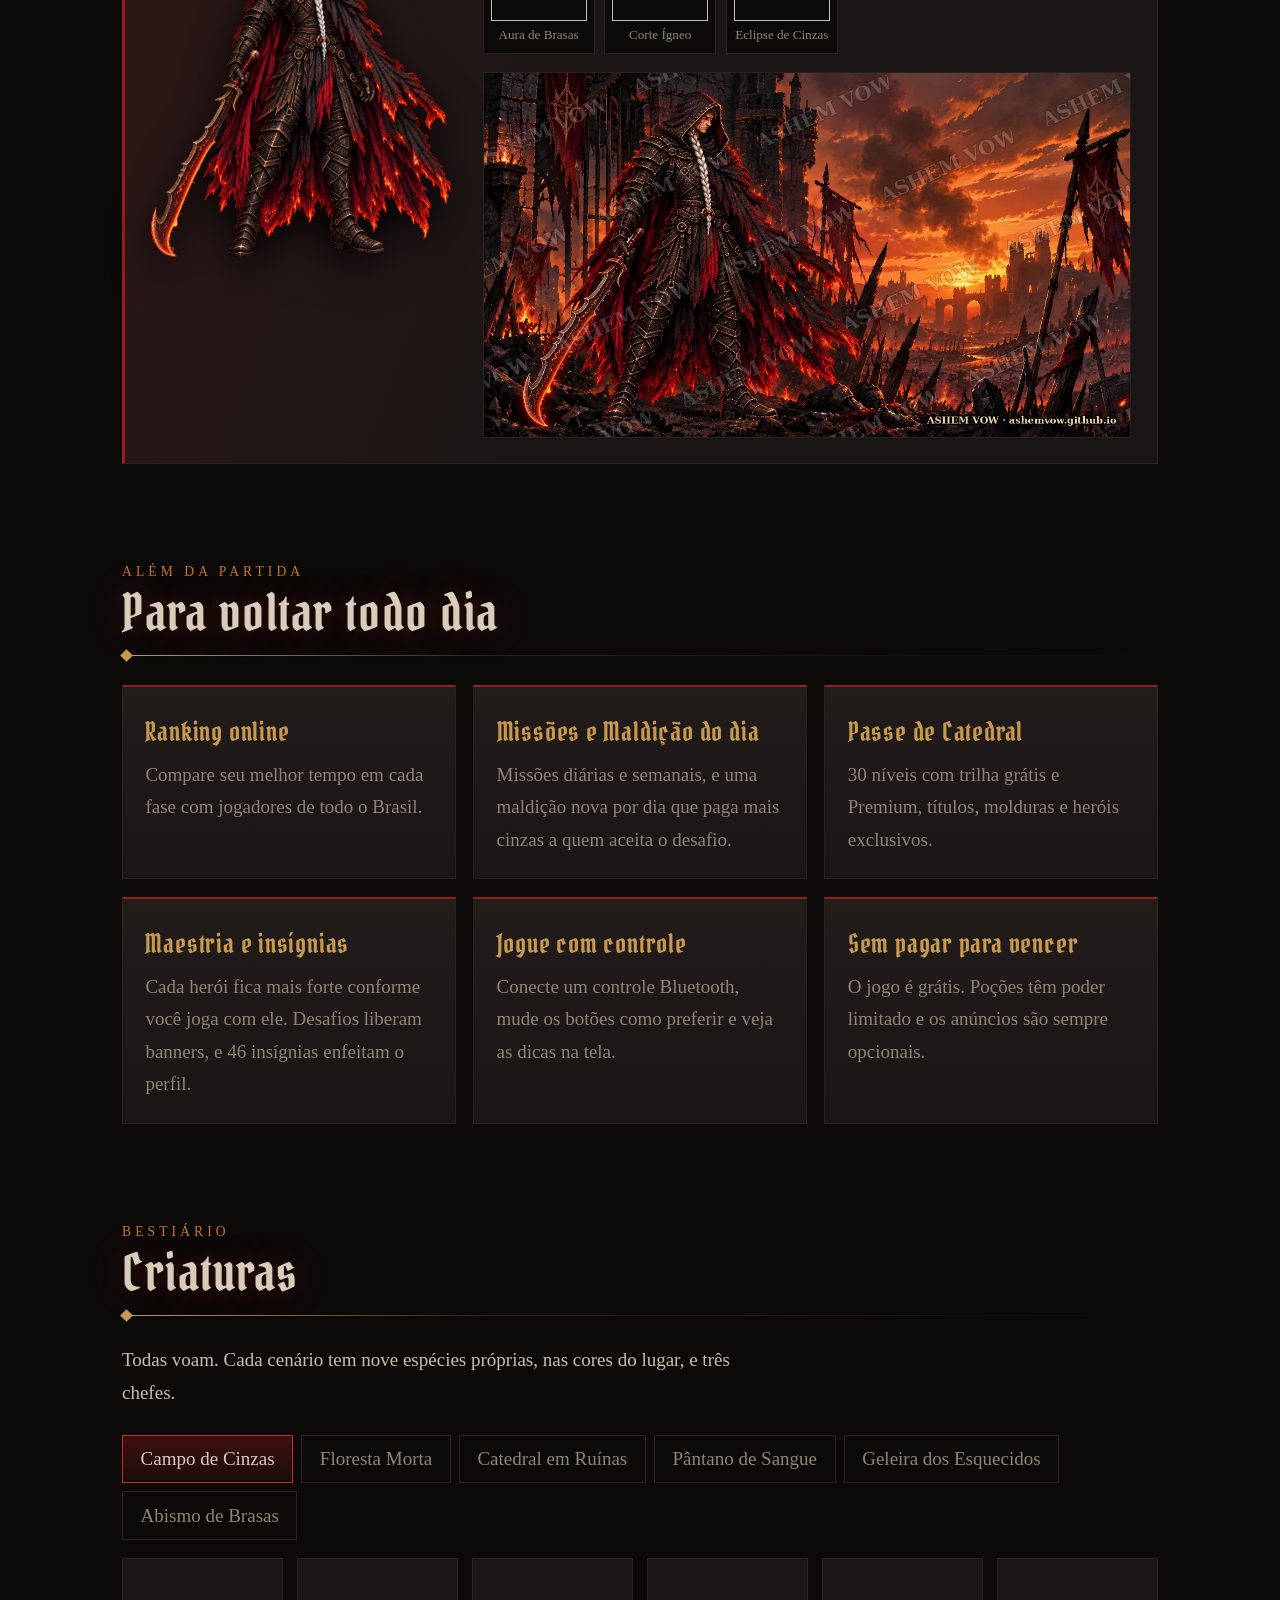
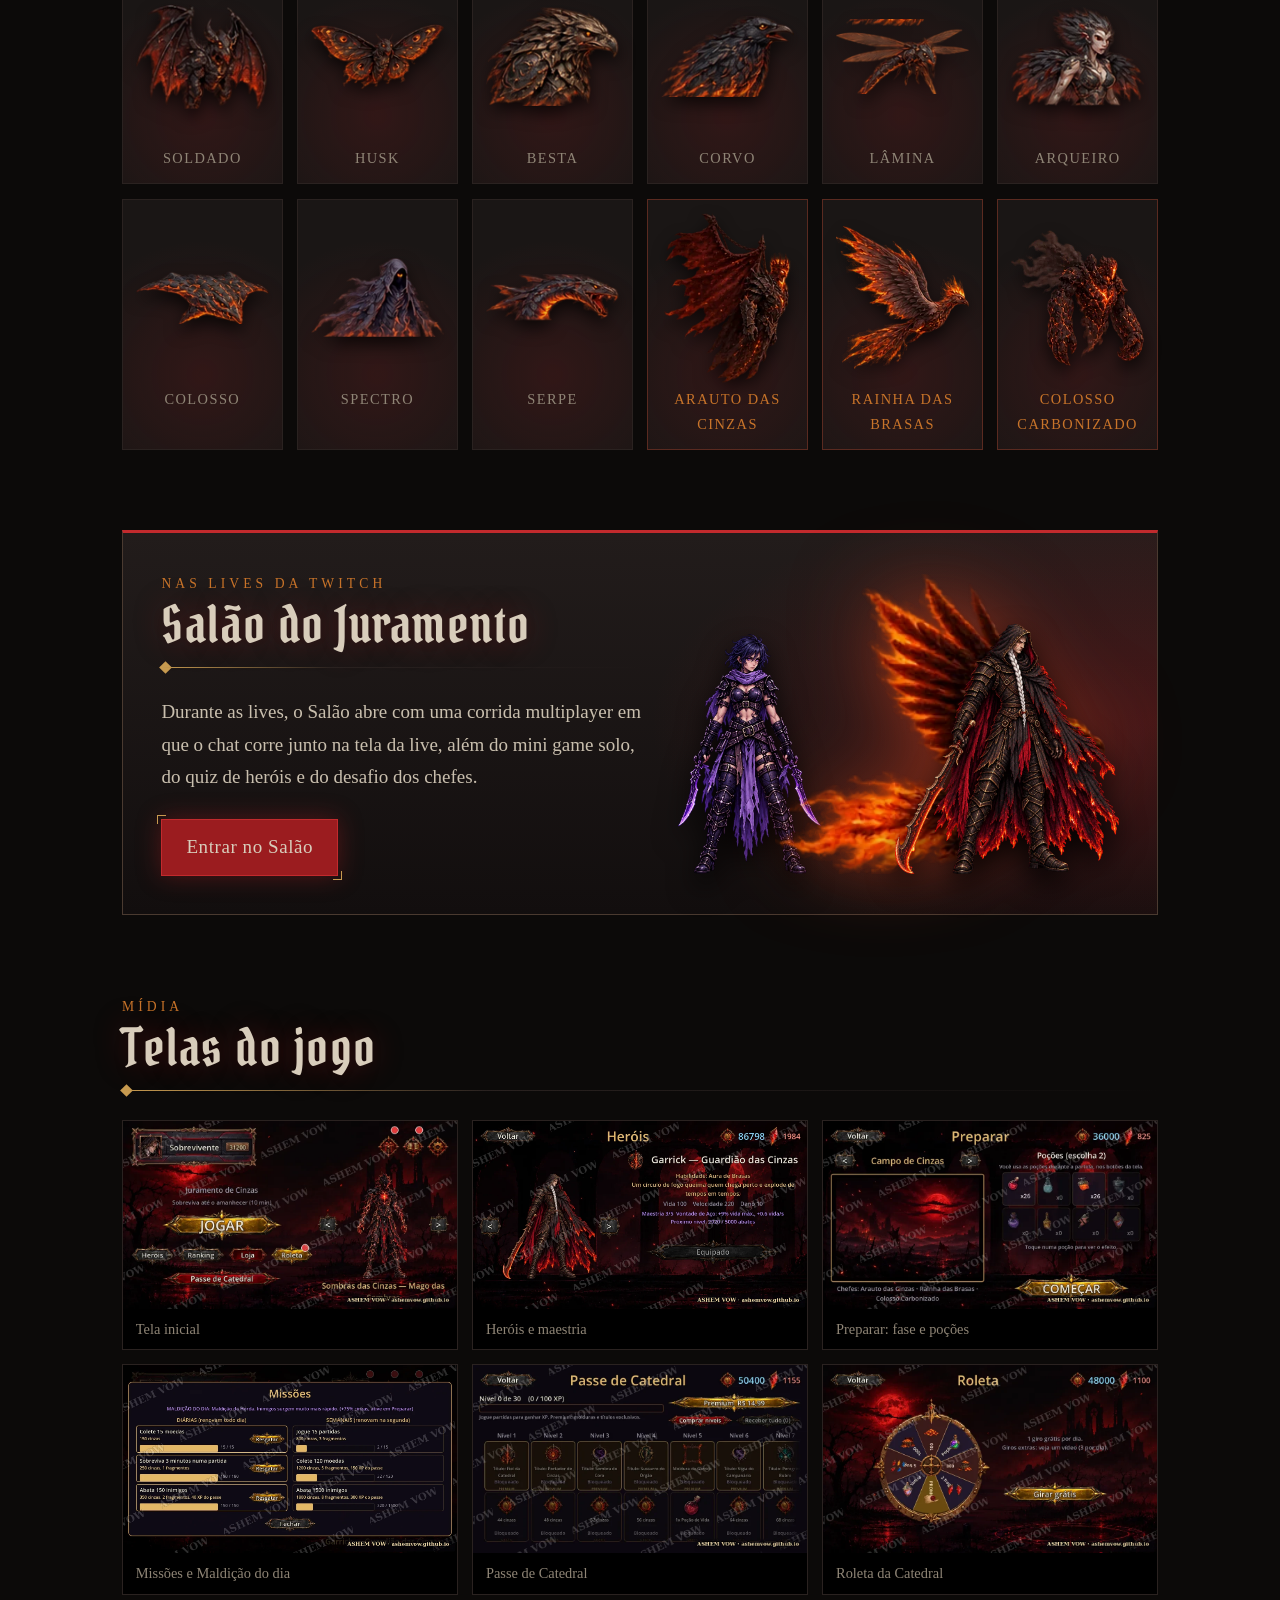
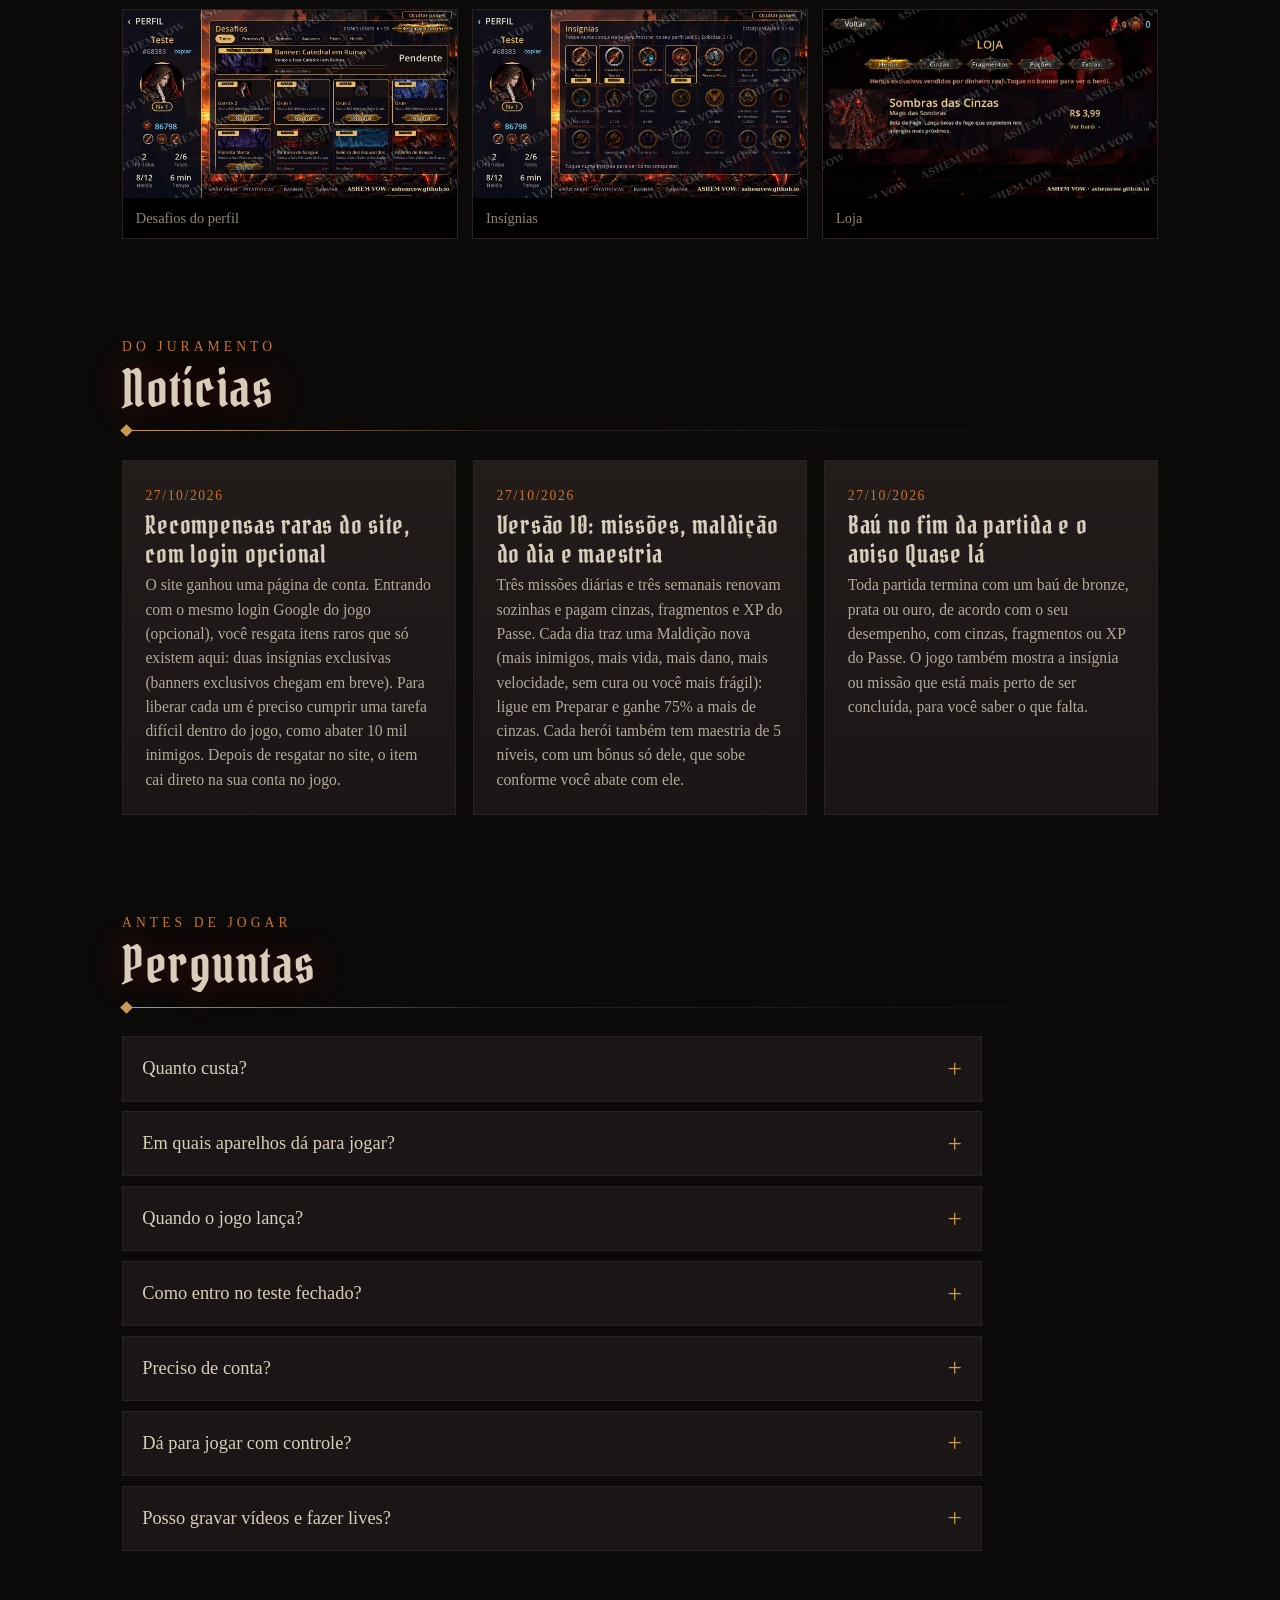
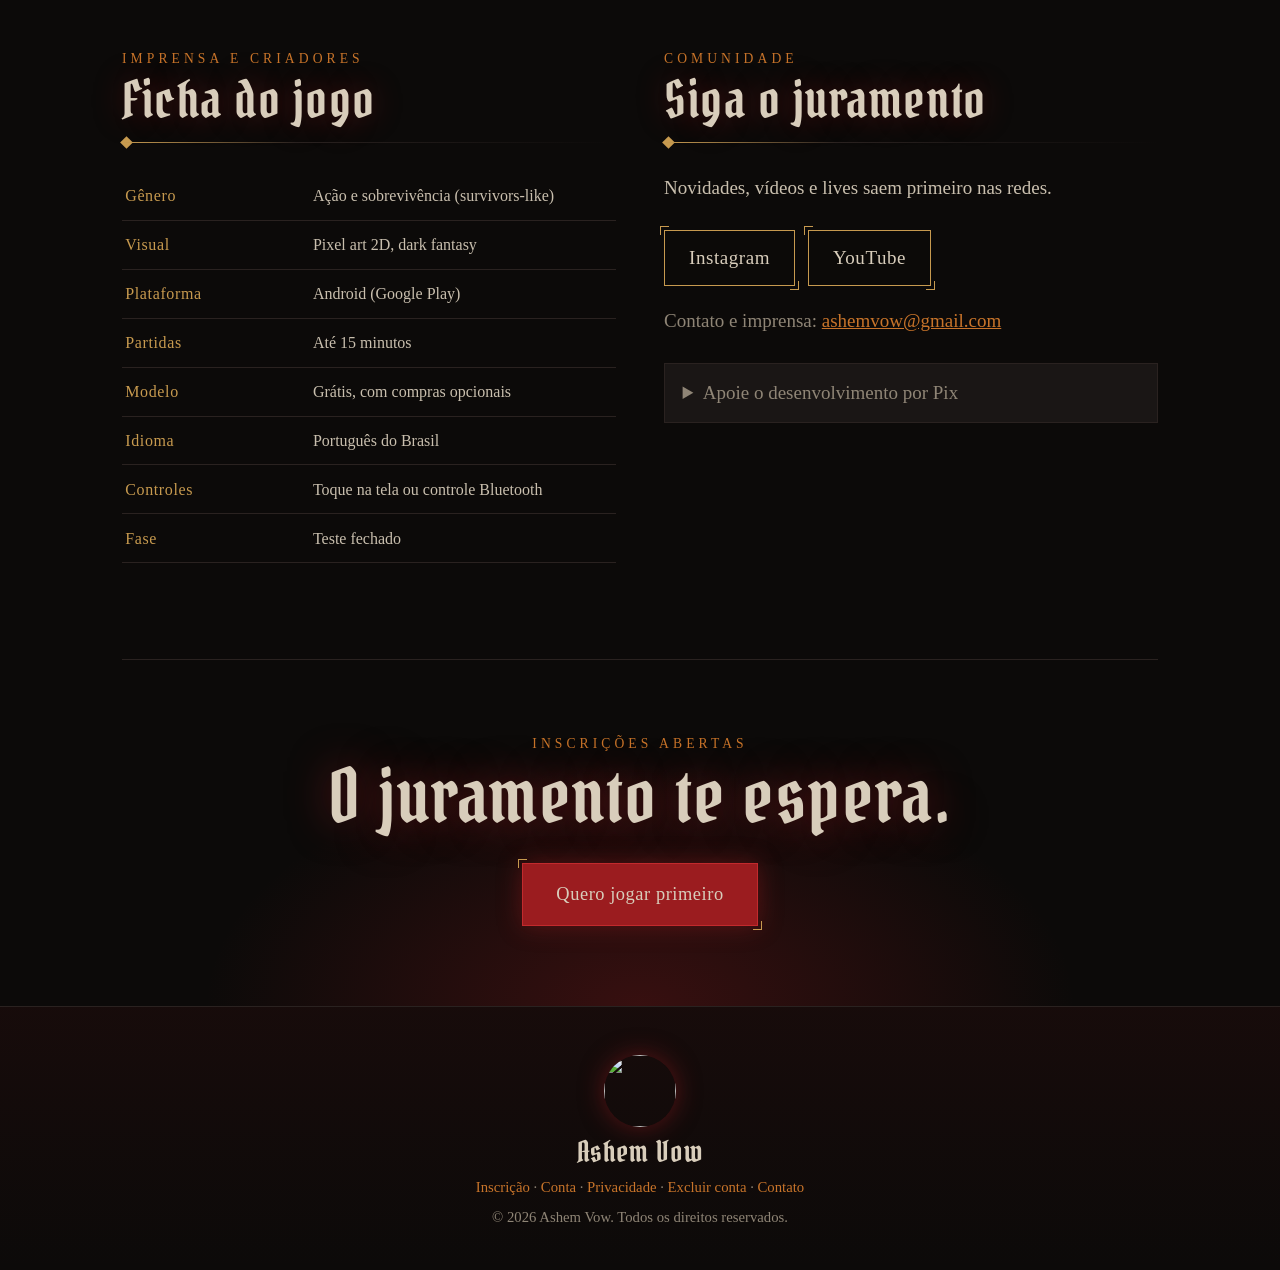
==== commit 3ec78353: "Pagina de exclusao de conta e dados; politica cobre Salao e lives; link no rodape Co-Authored-By: Cl" ====
--- a/index.html
+++ b/index.html
@@ -135,7 +135,7 @@
 <footer>
   <img src="assets/emblema.webp" alt="" width="72" height="72">
   <p class="f-title">Ashem Vow</p>
-  <p class="f-links"><a href="#inscricao">Inscrição</a> · <a href="conta.html">Conta</a> · <a href="privacidade.html">Privacidade</a> · <a id="f-email" href="#">Contato</a></p>
+  <p class="f-links"><a href="#inscricao">Inscrição</a> · <a href="conta.html">Conta</a> · <a href="privacidade.html">Privacidade</a> · <a href="excluir-conta.html">Excluir conta</a> · <a id="f-email" href="#">Contato</a></p>
   <p>© <span id="ano"></span> Ashem Vow. Todos os direitos reservados.</p>
 </footer>
 <script src="content.js"></script><script src="app.js"></script>
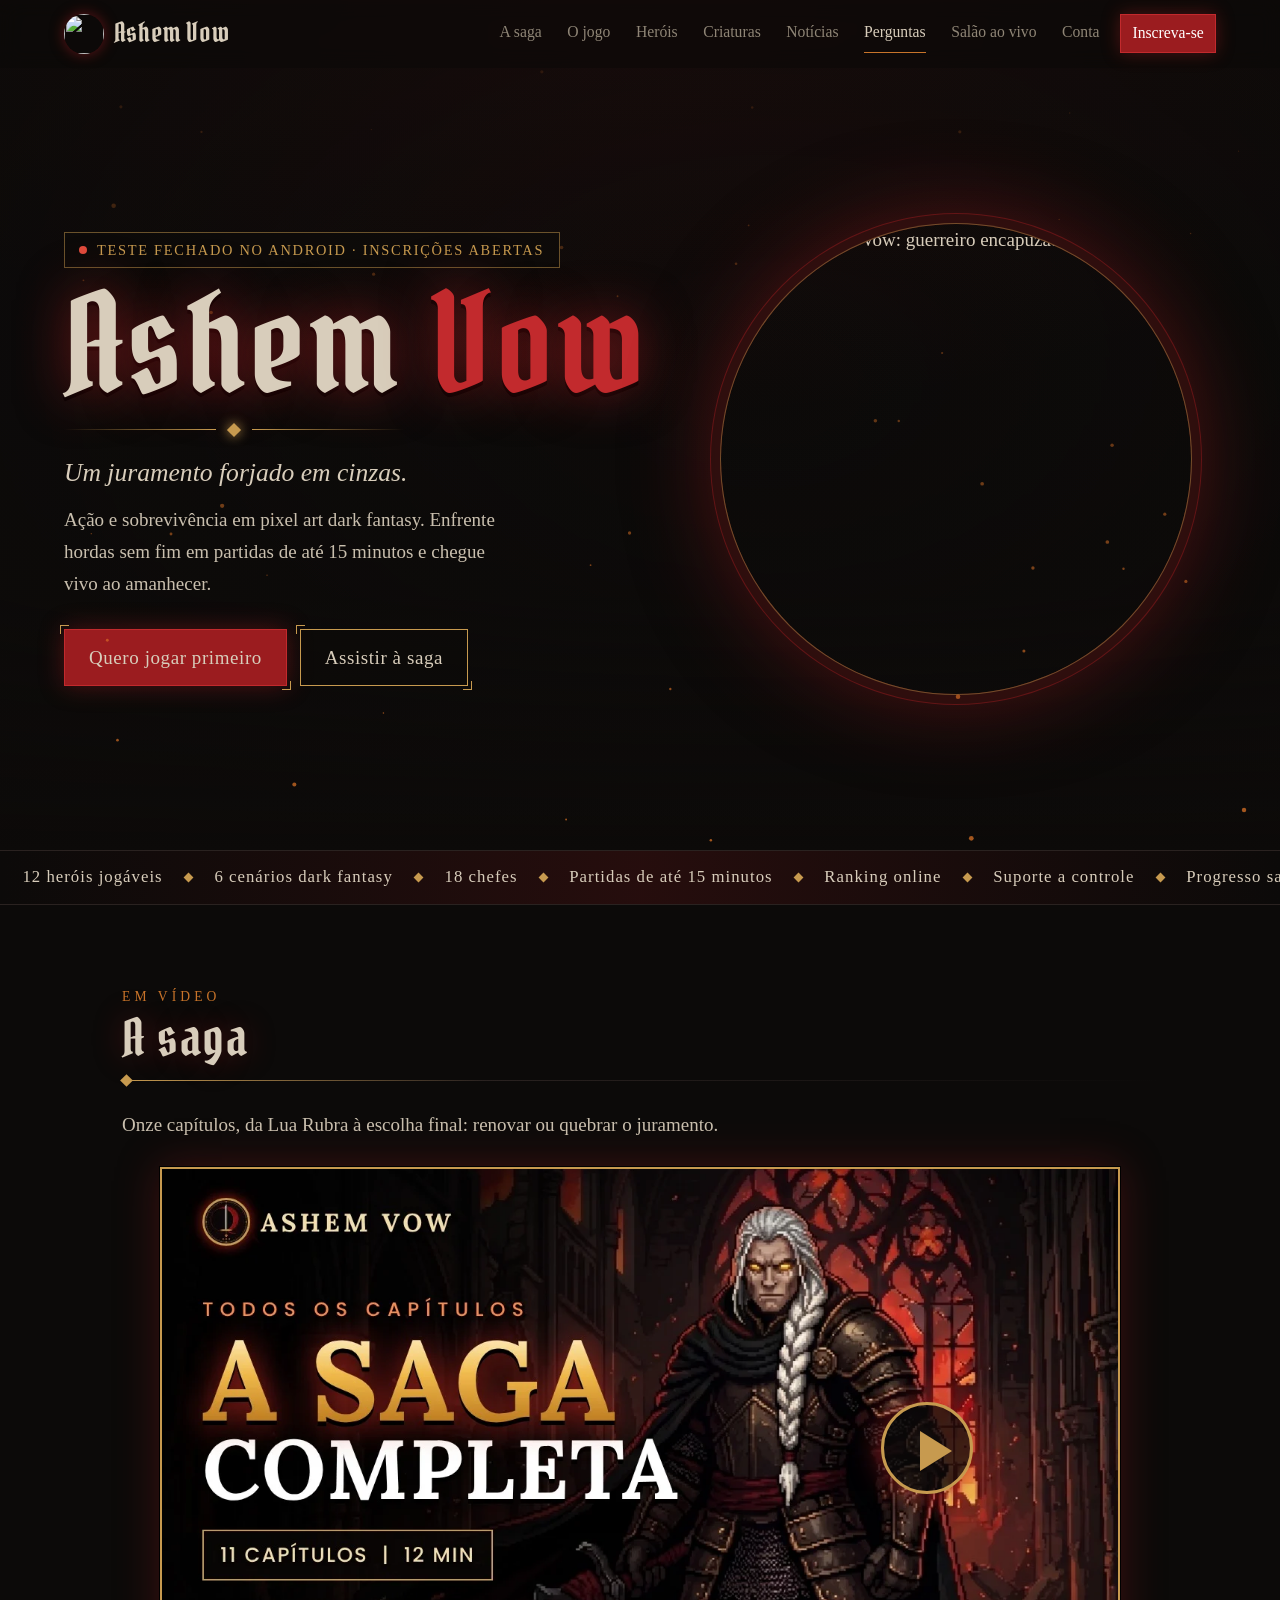
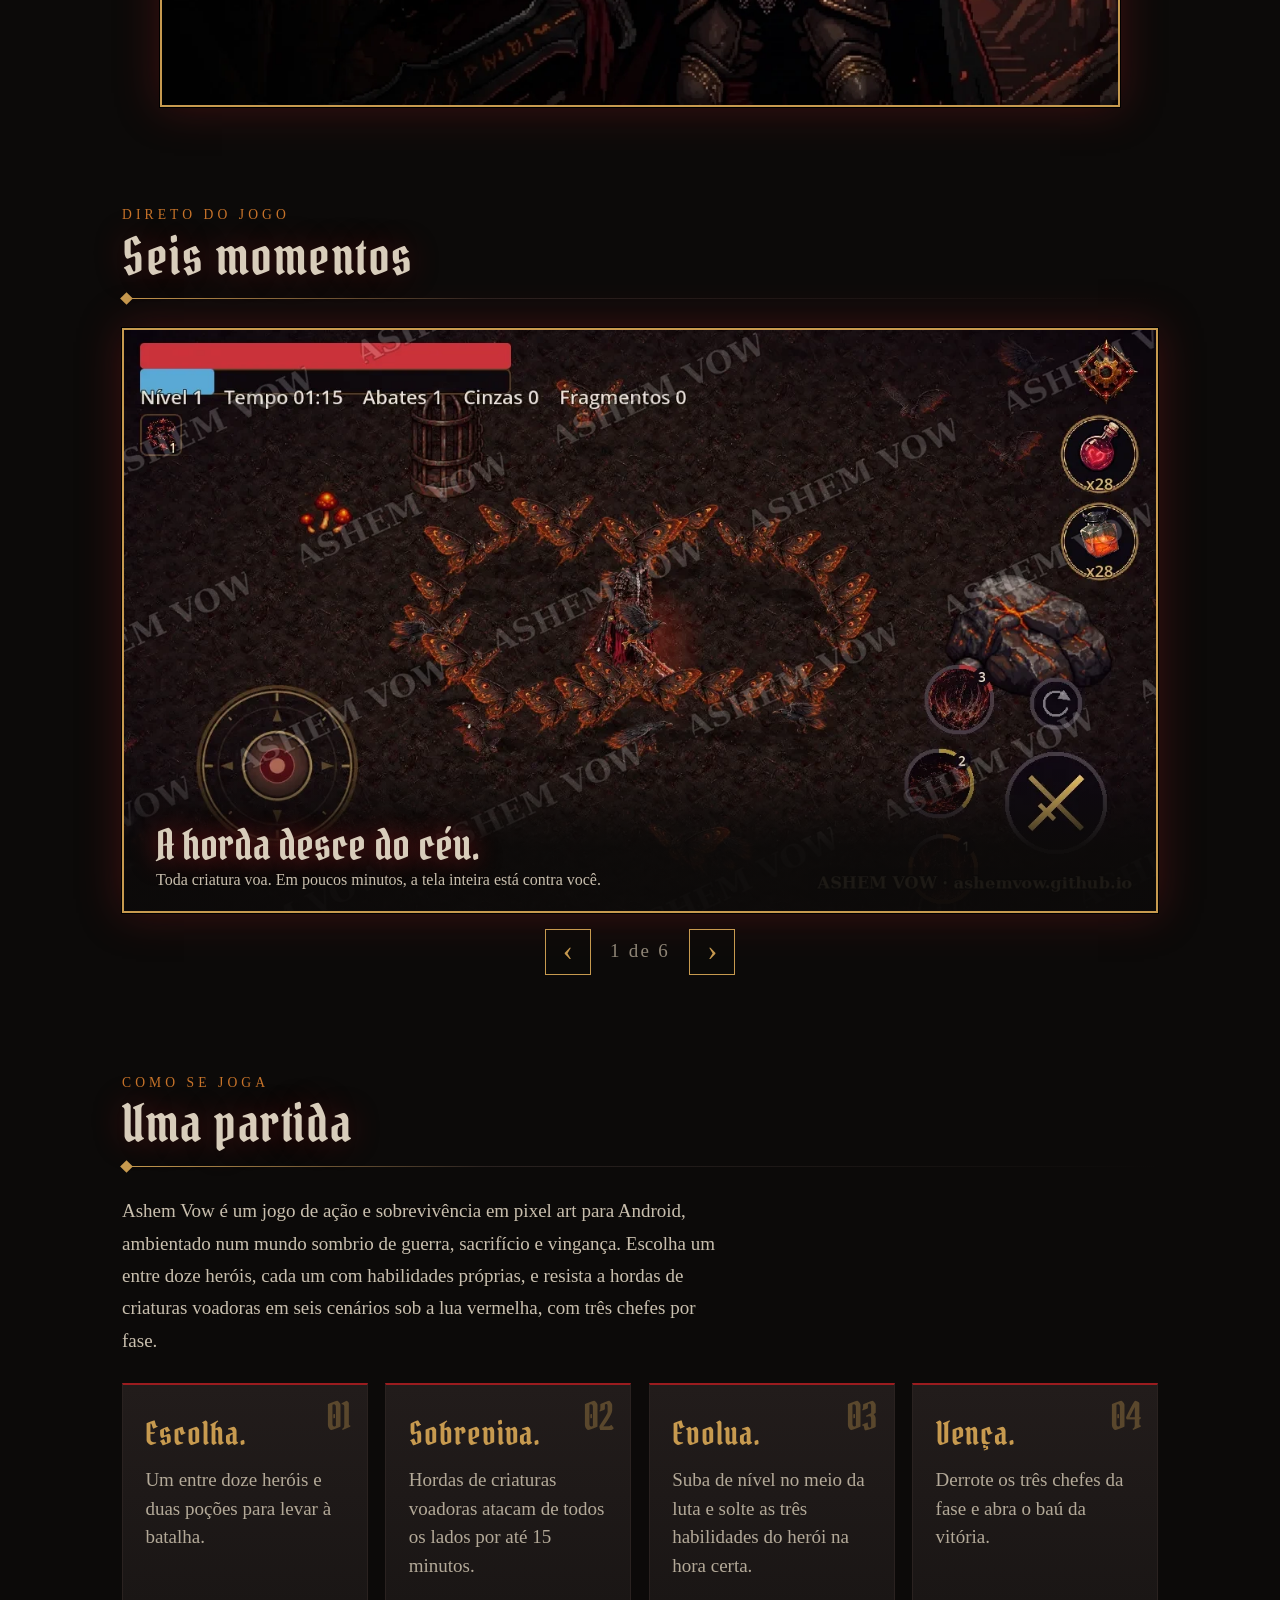
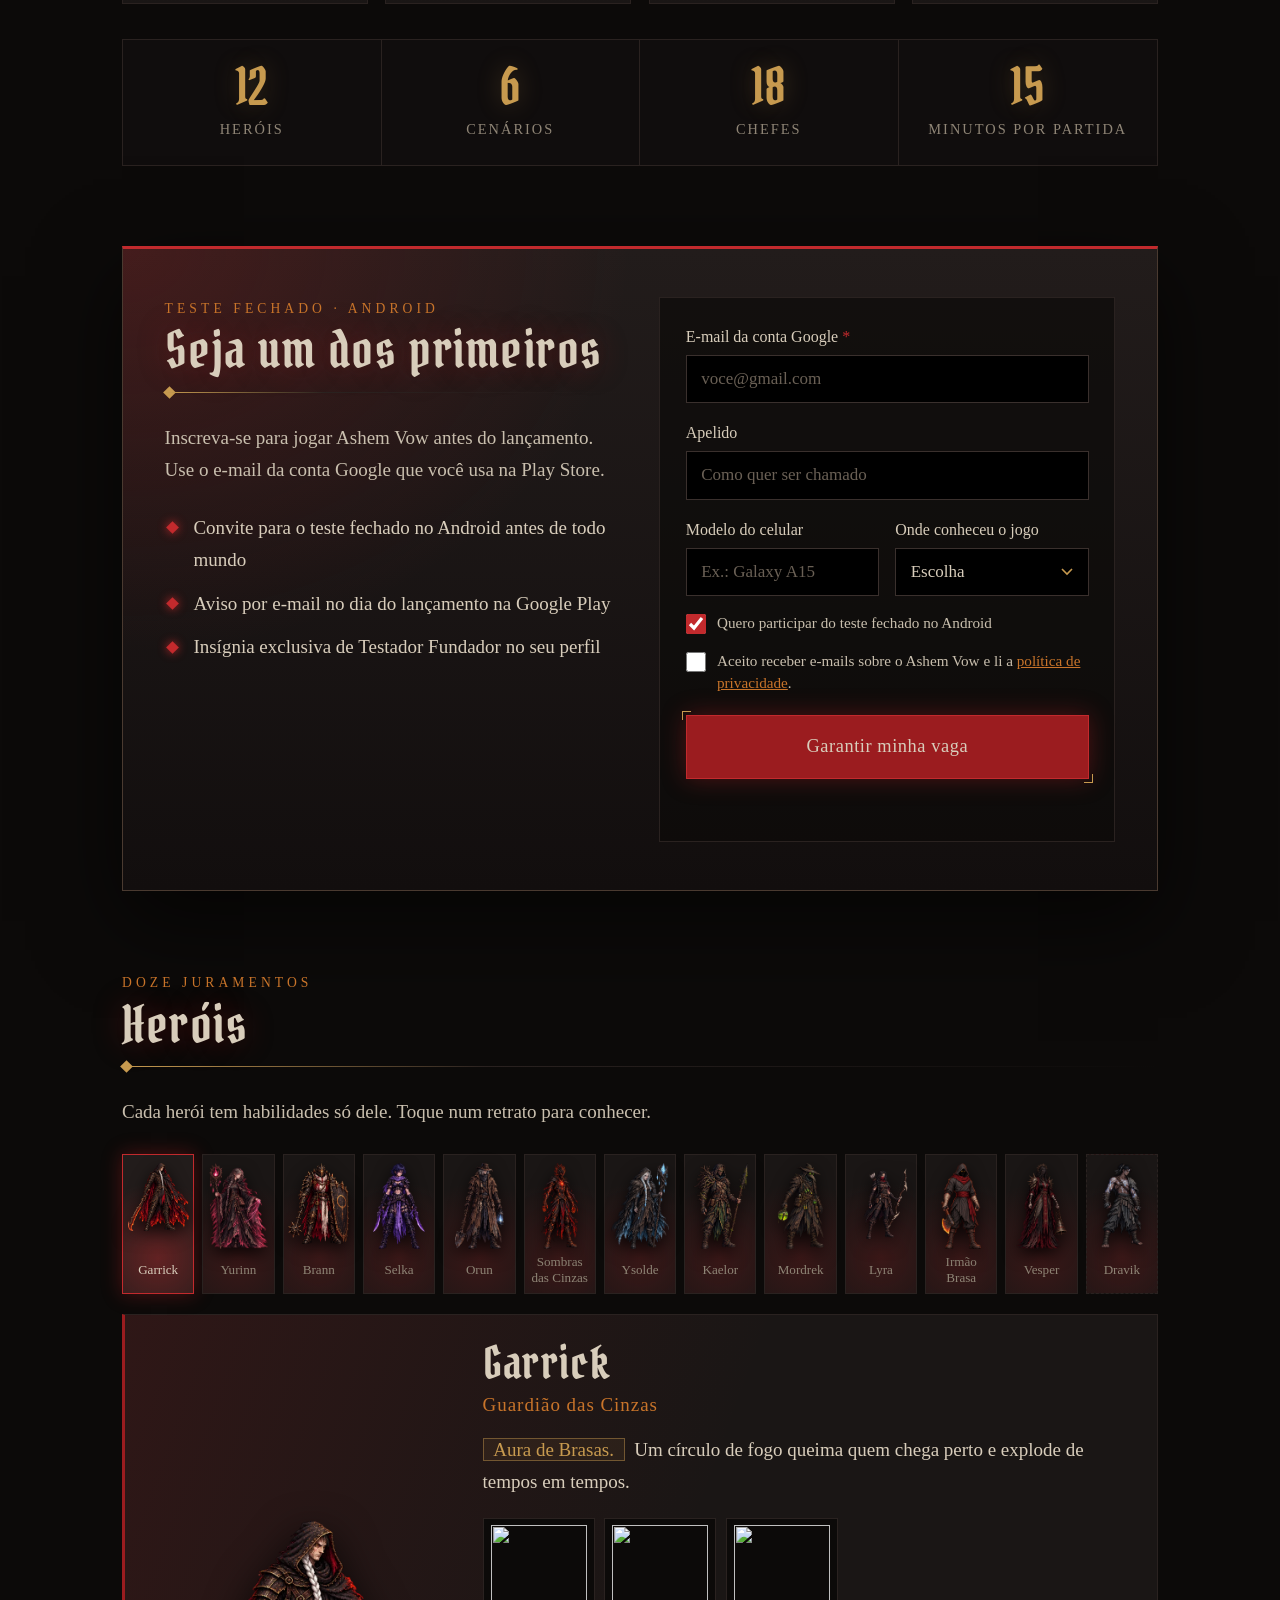
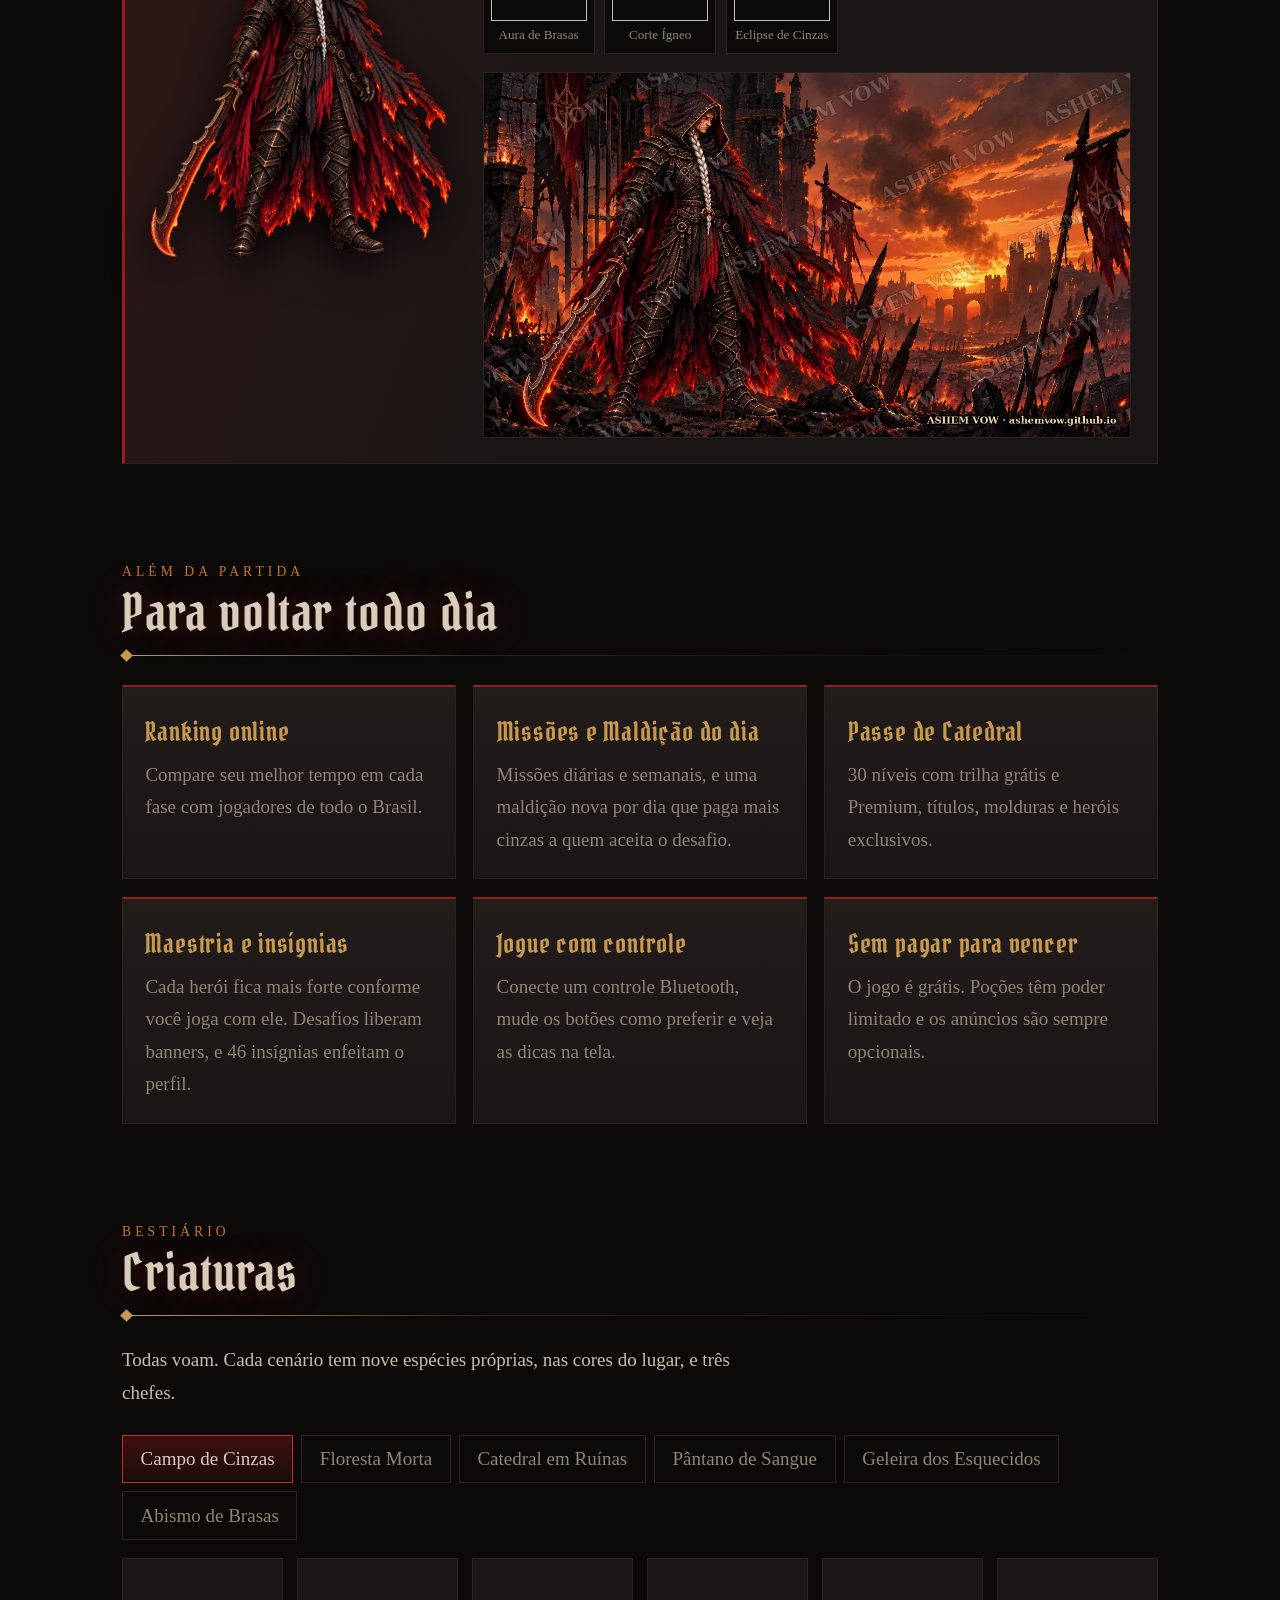
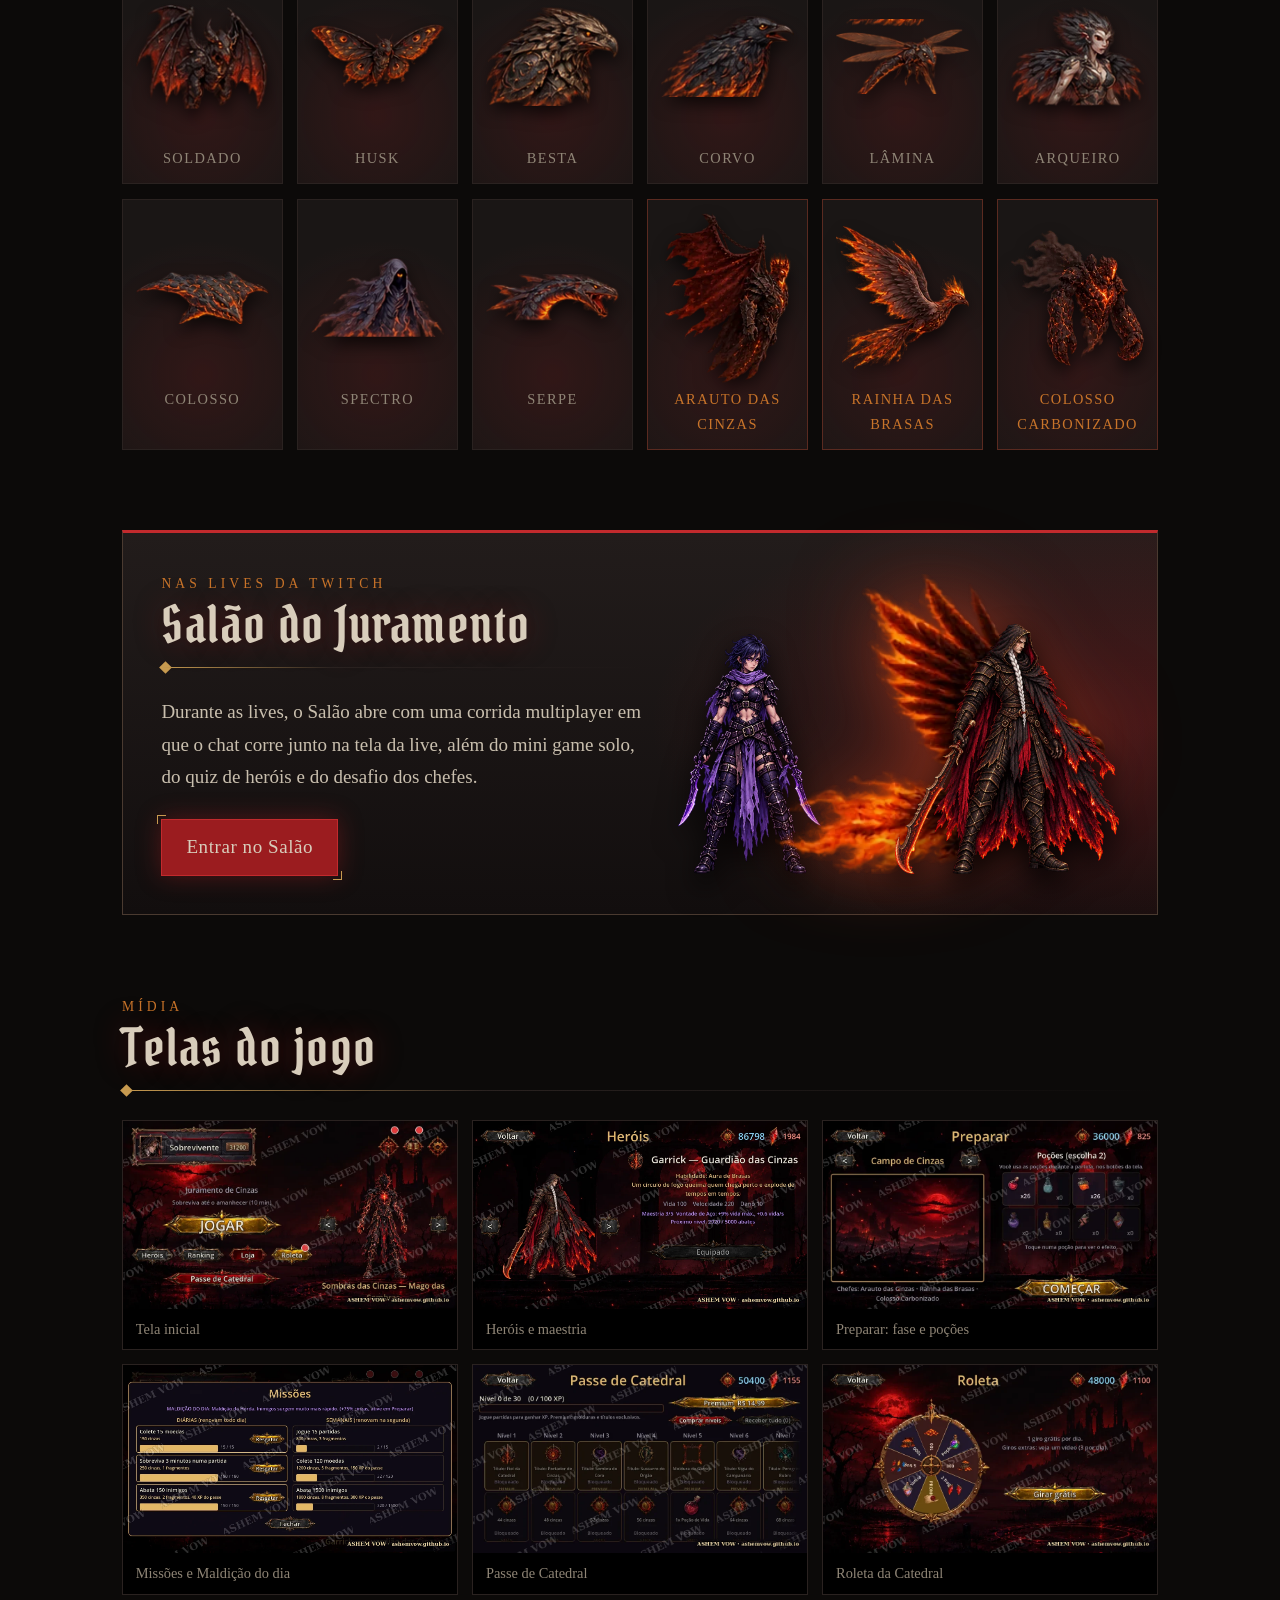
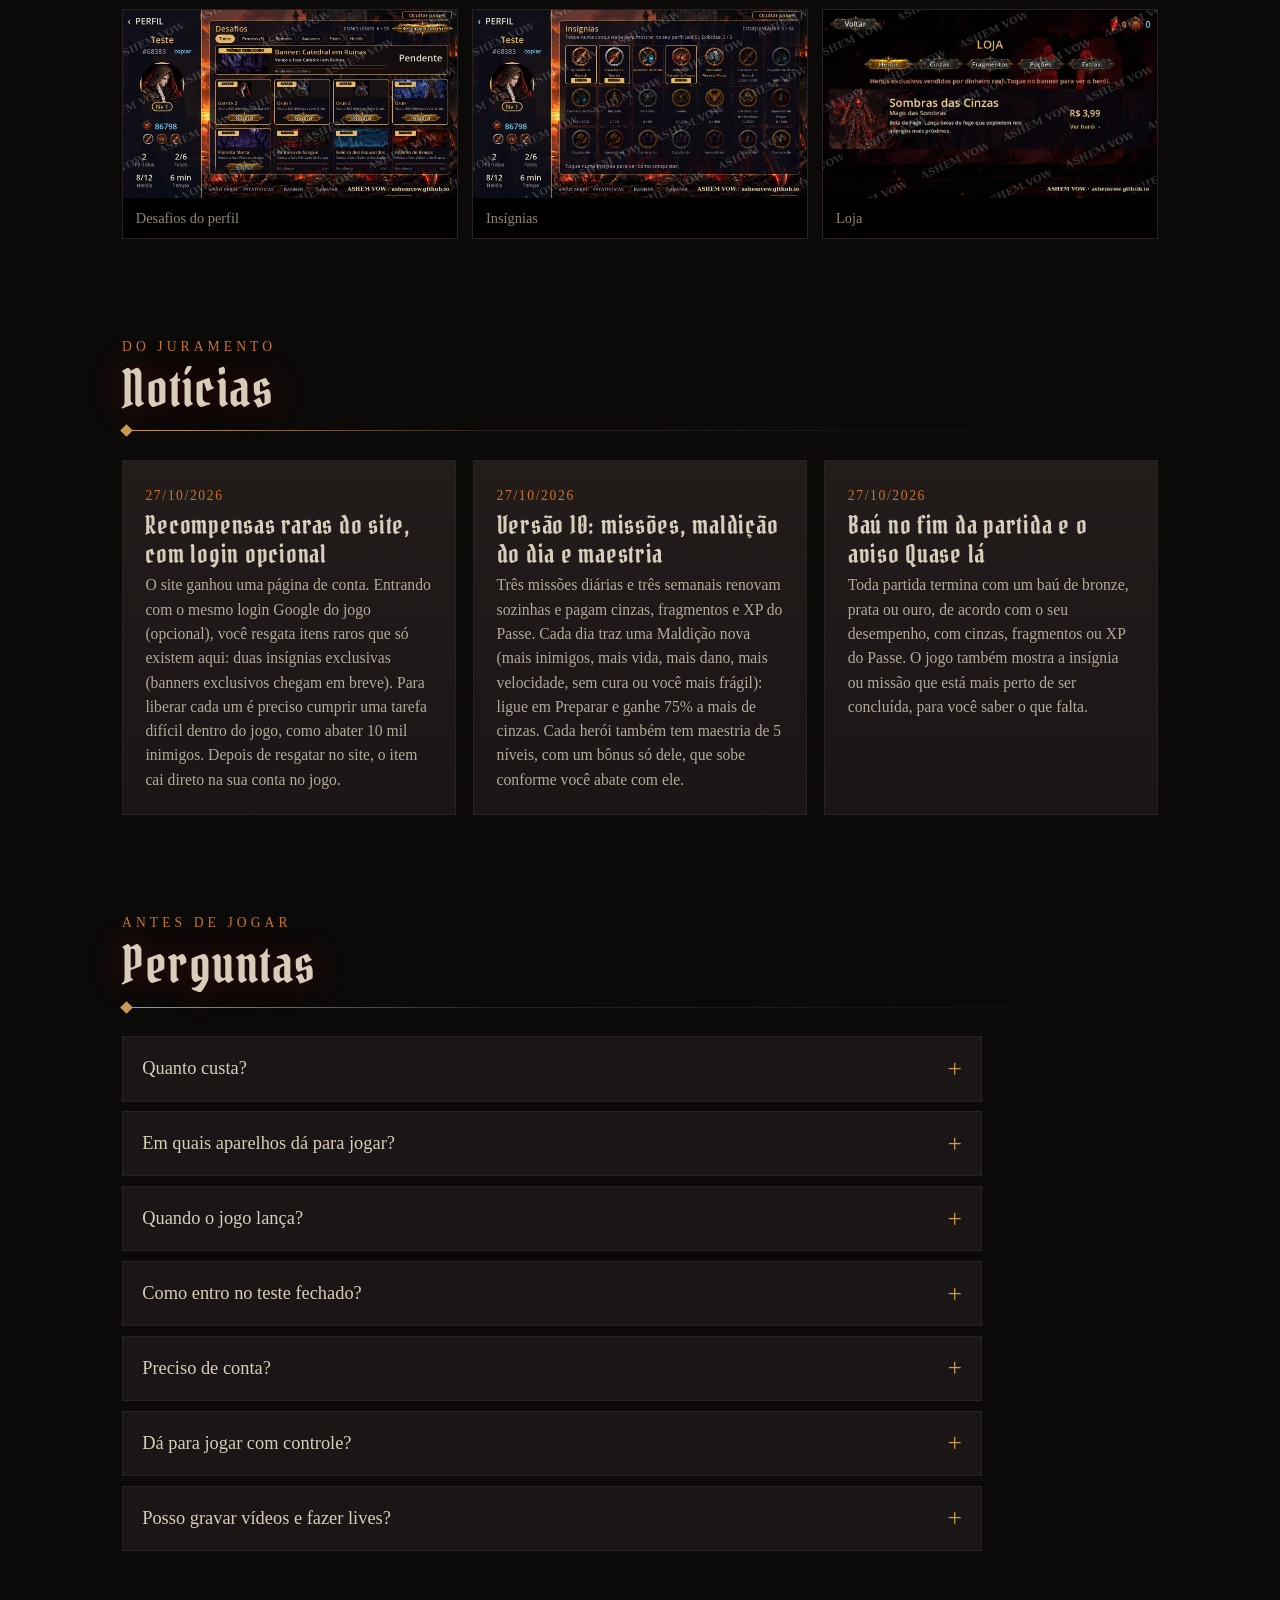
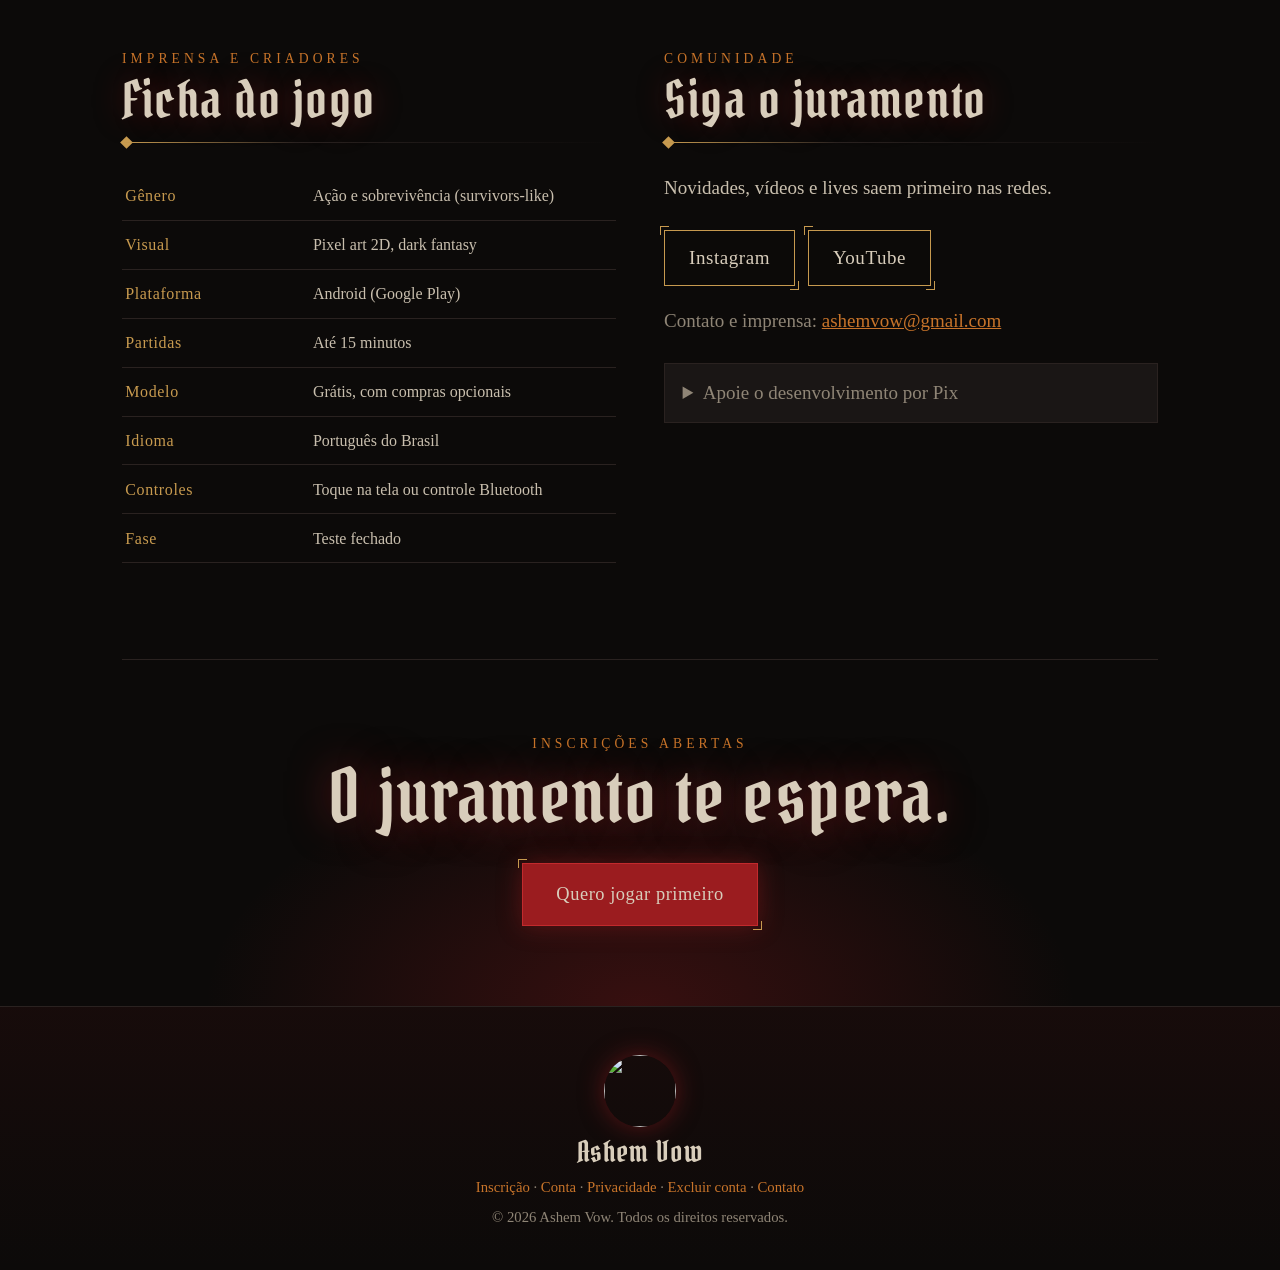
==== commit f8ed8109: "Inscrição: meta de 12 testadores (exigência do Google Play) Co-Authored-By: Claude Opus 5.5 <noreply" ====
--- a/index.html
+++ b/index.html
@@ -138,5 +138,5 @@
   <p class="f-links"><a href="#inscricao">Inscrição</a> · <a href="conta.html">Conta</a> · <a href="privacidade.html">Privacidade</a> · <a href="excluir-conta.html">Excluir conta</a> · <a id="f-email" href="#">Contato</a></p>
   <p>© <span id="ano"></span> Ashem Vow. Todos os direitos reservados.</p>
 </footer>
-<script src="content.js"></script><script src="app.js"></script>
+<script src="content.js?v=12"></script><script src="app.js?v=12"></script>
 </body></html>
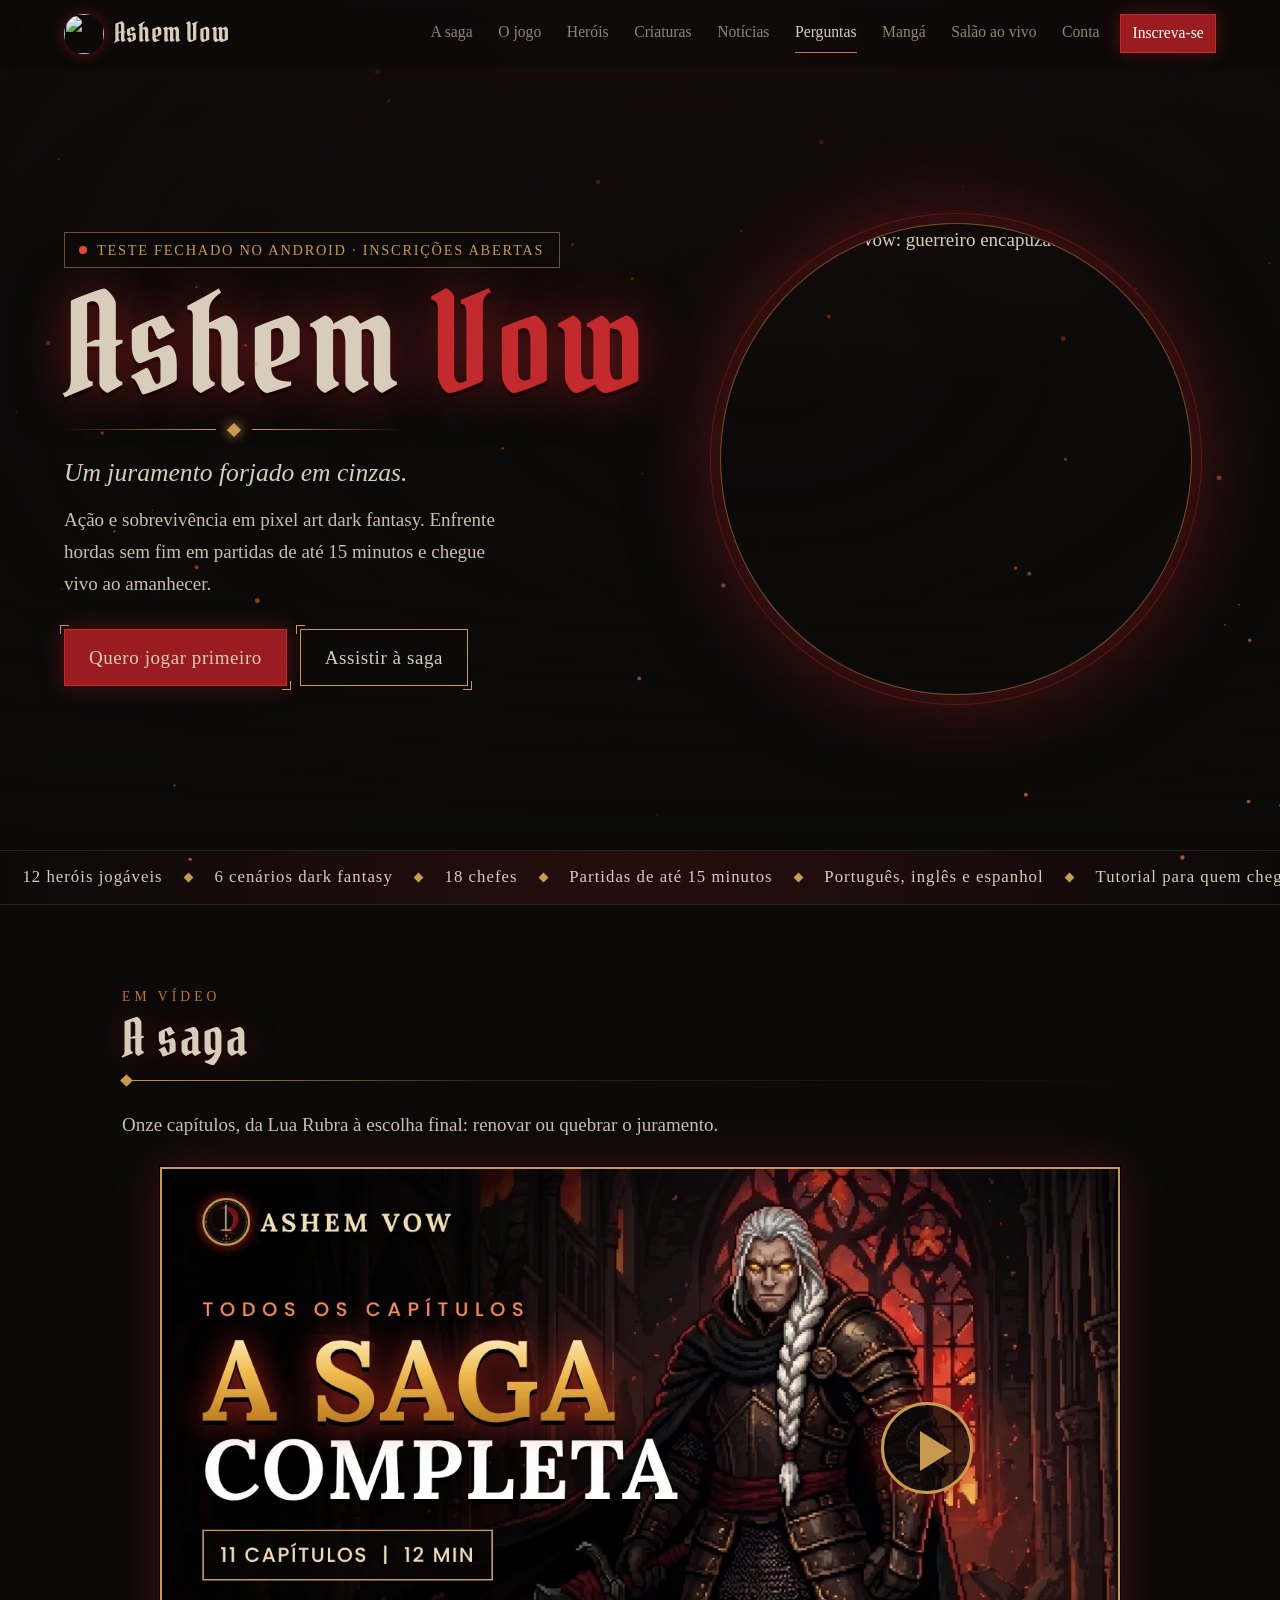
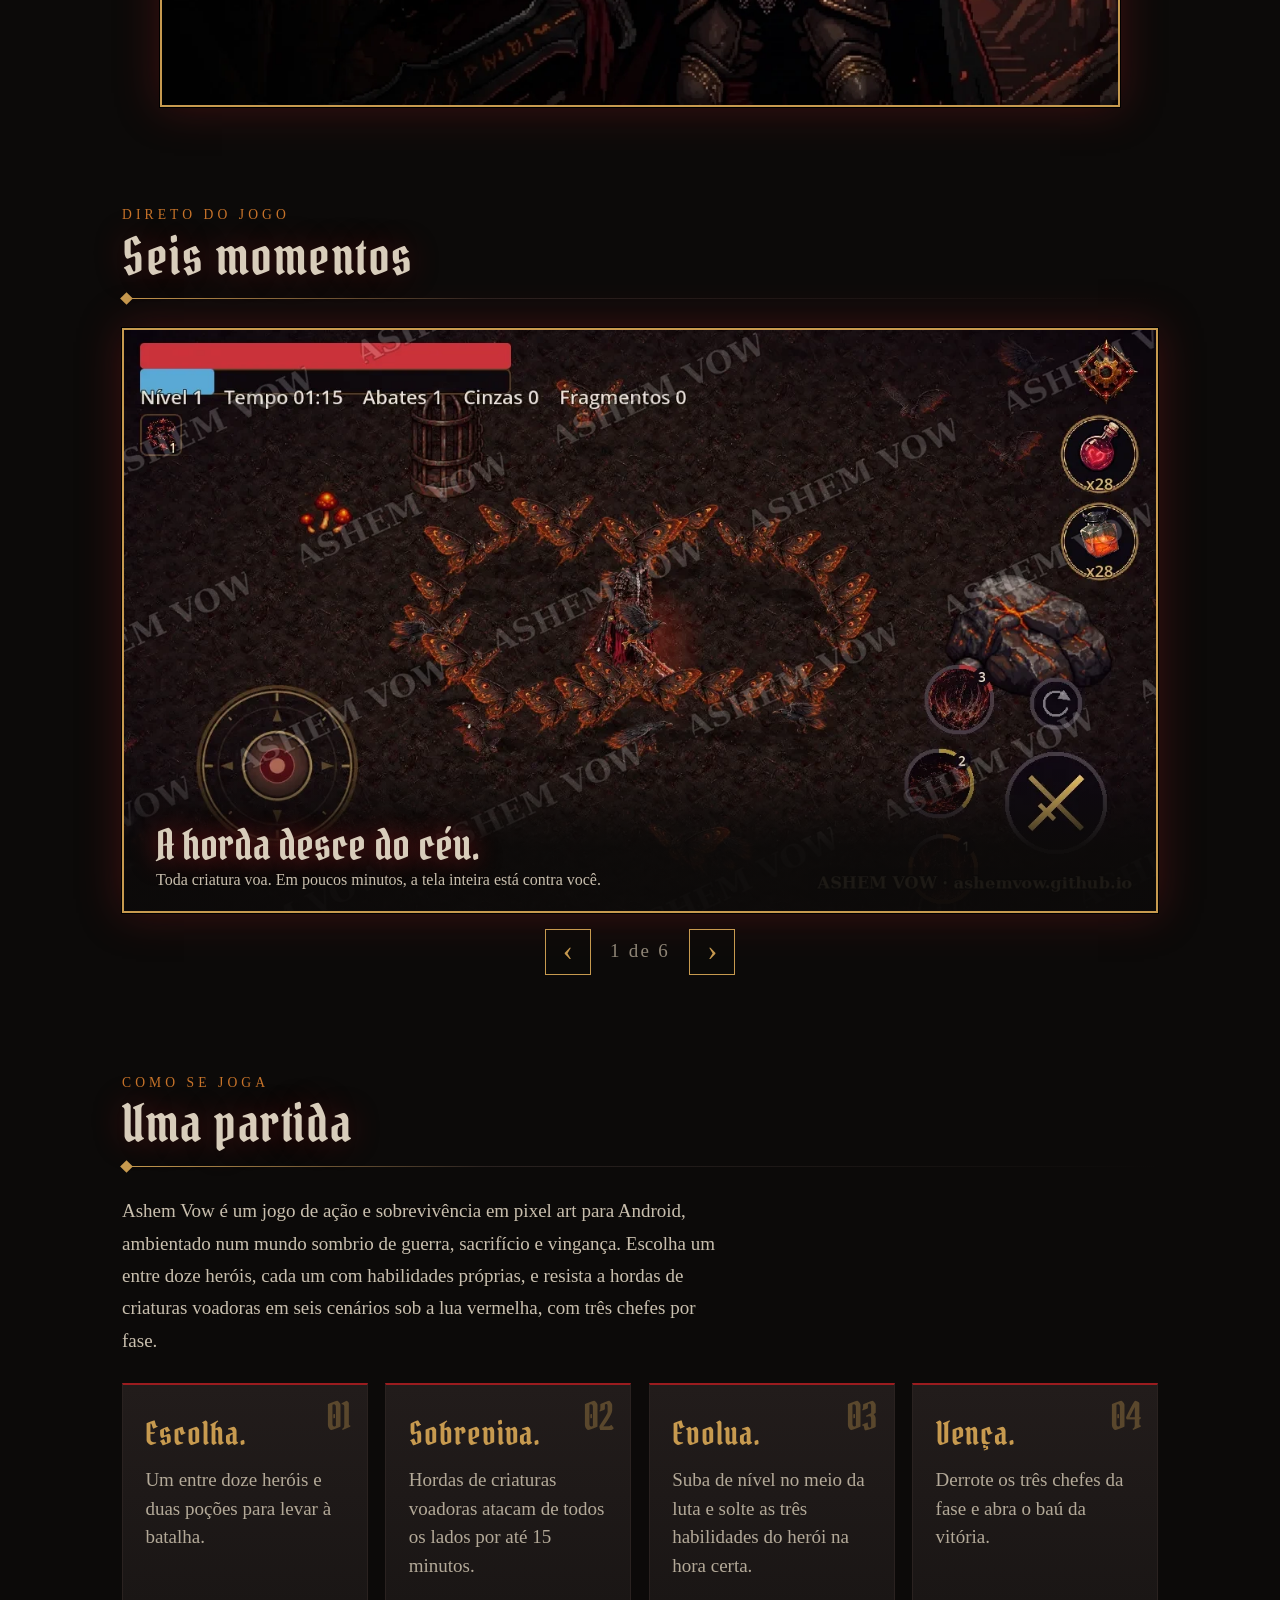
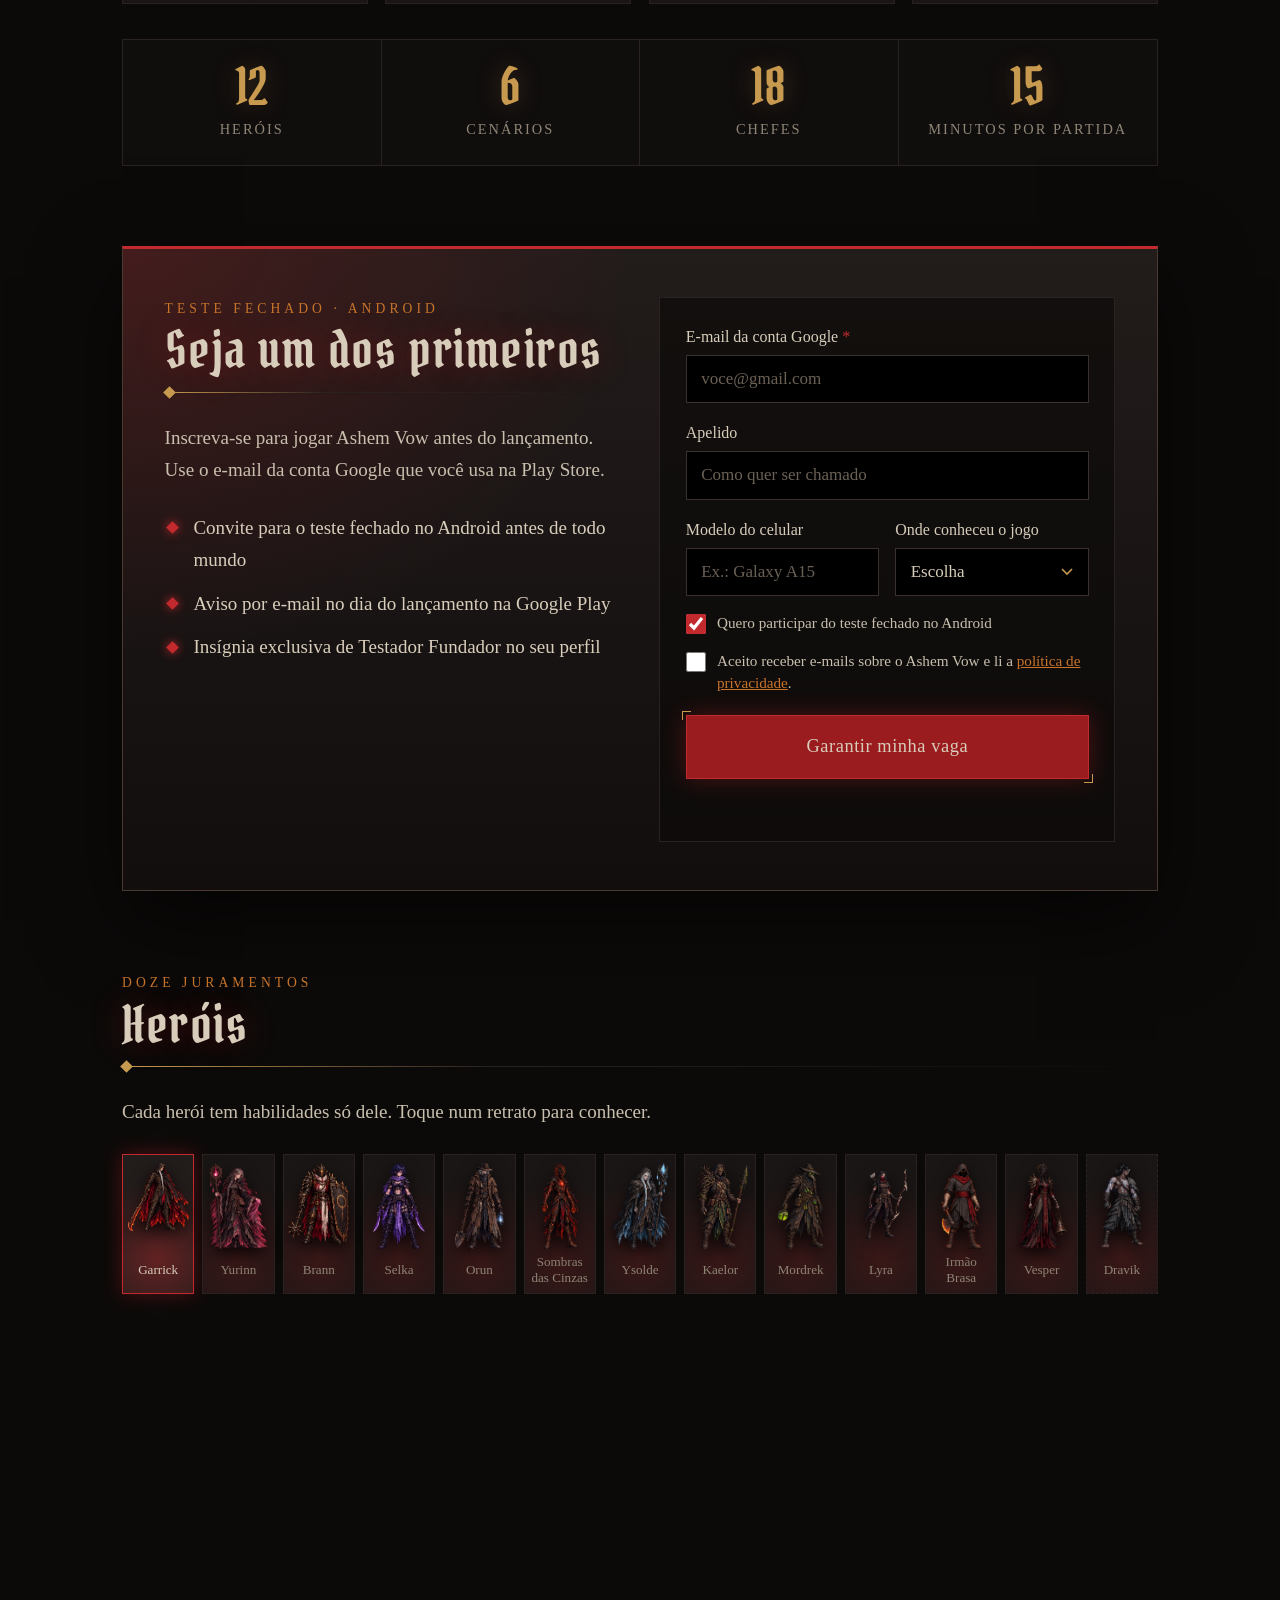
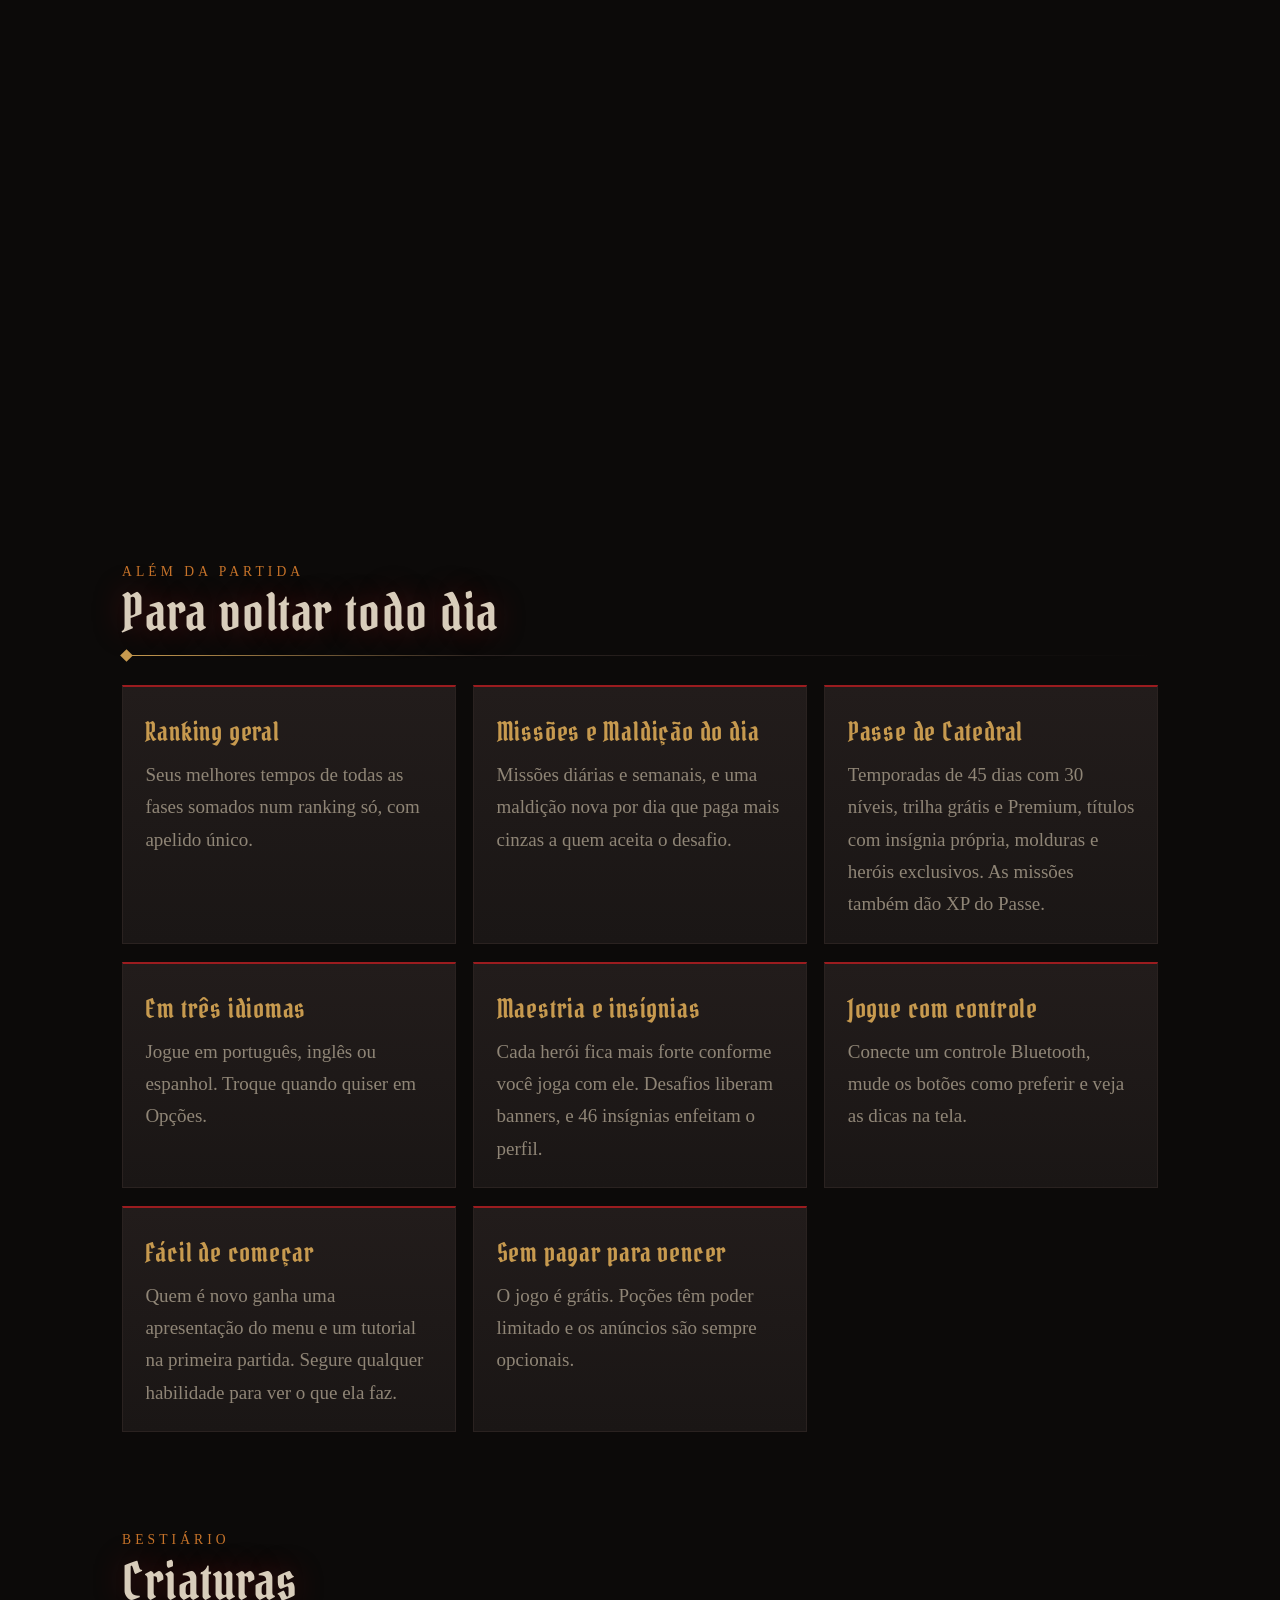
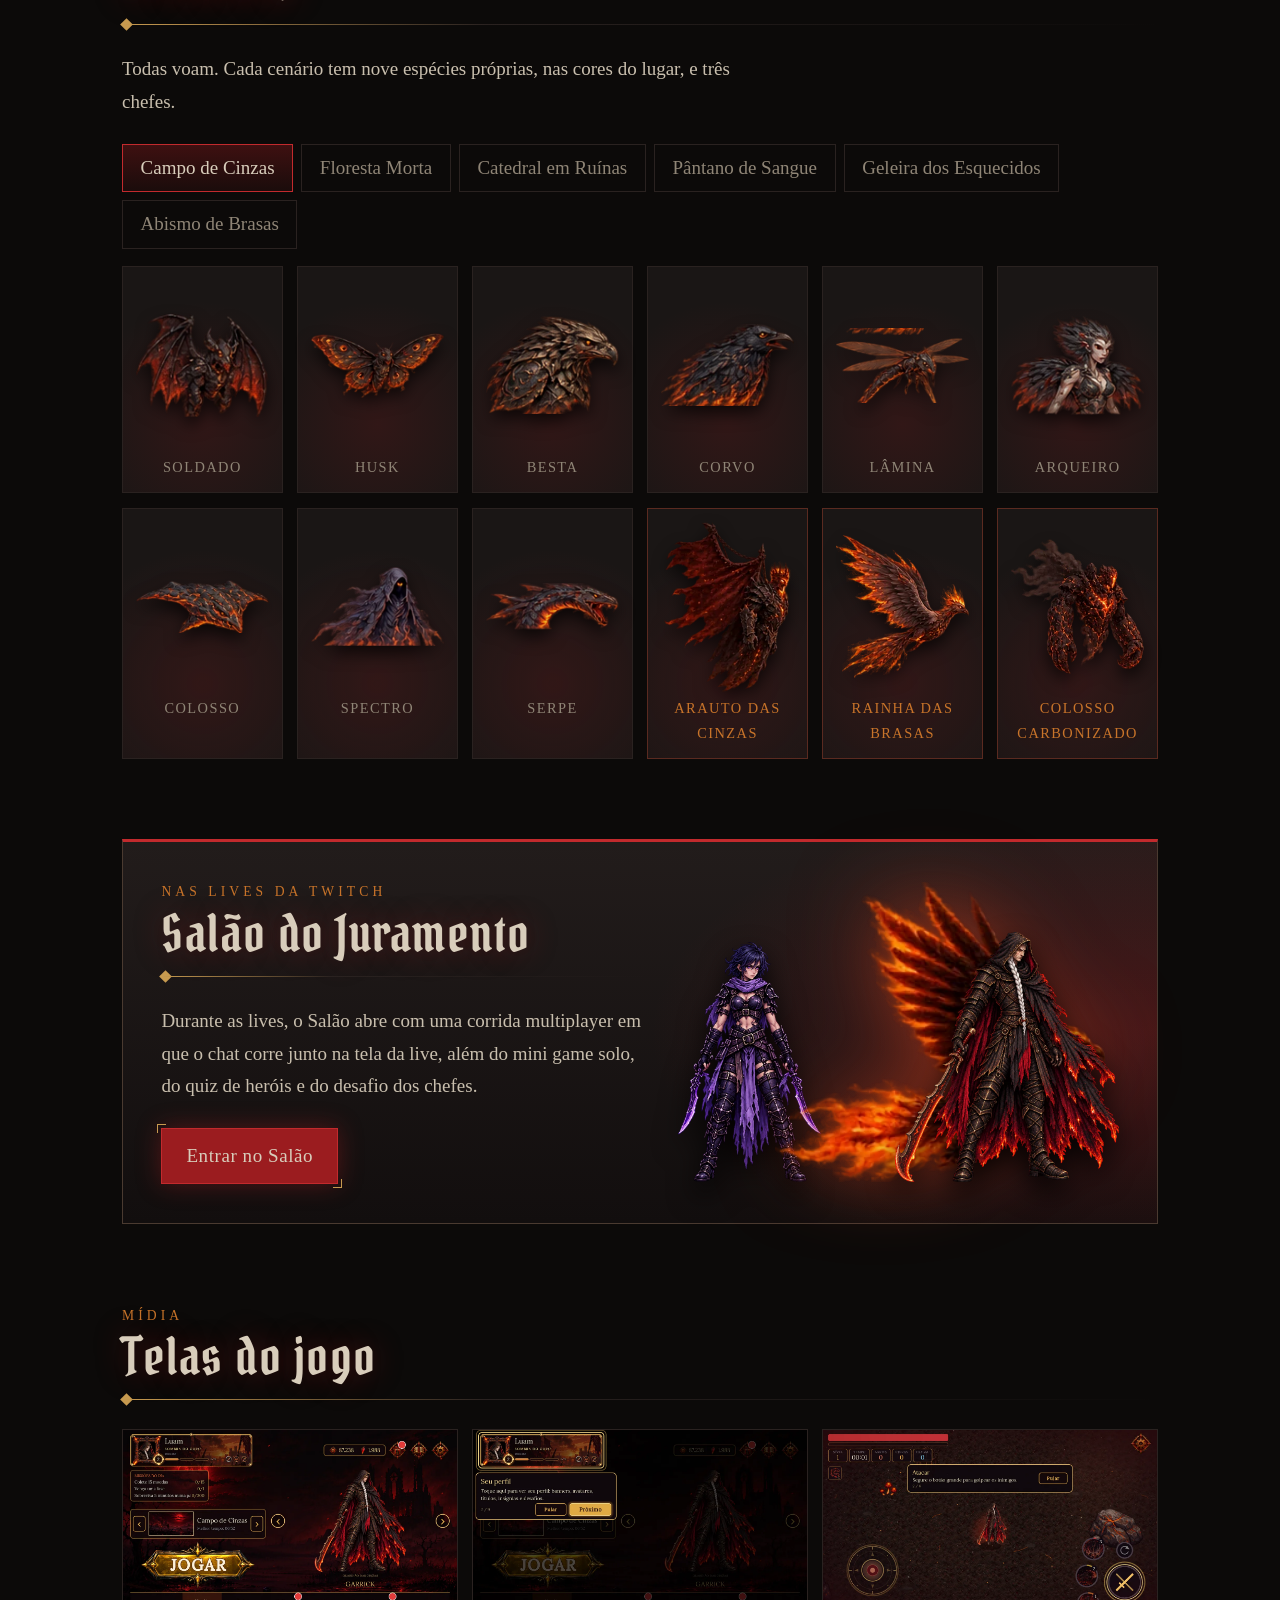
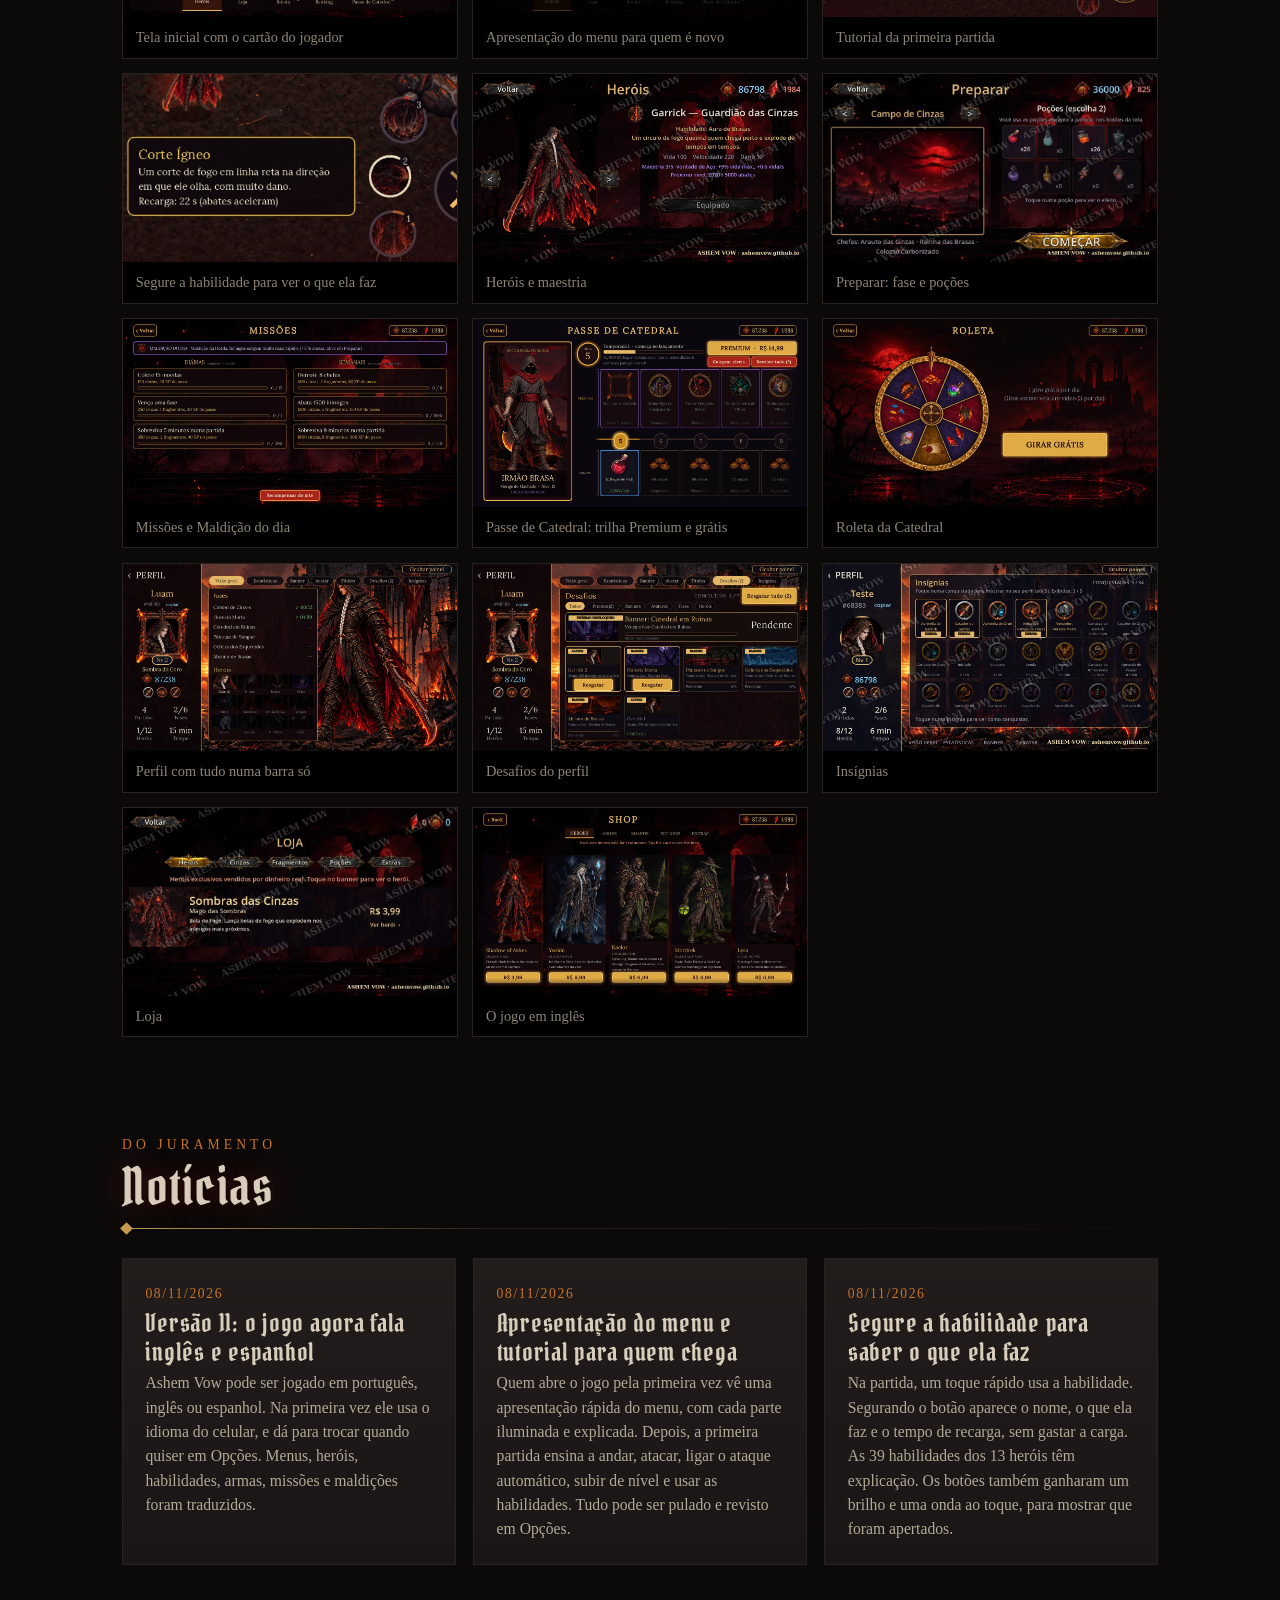
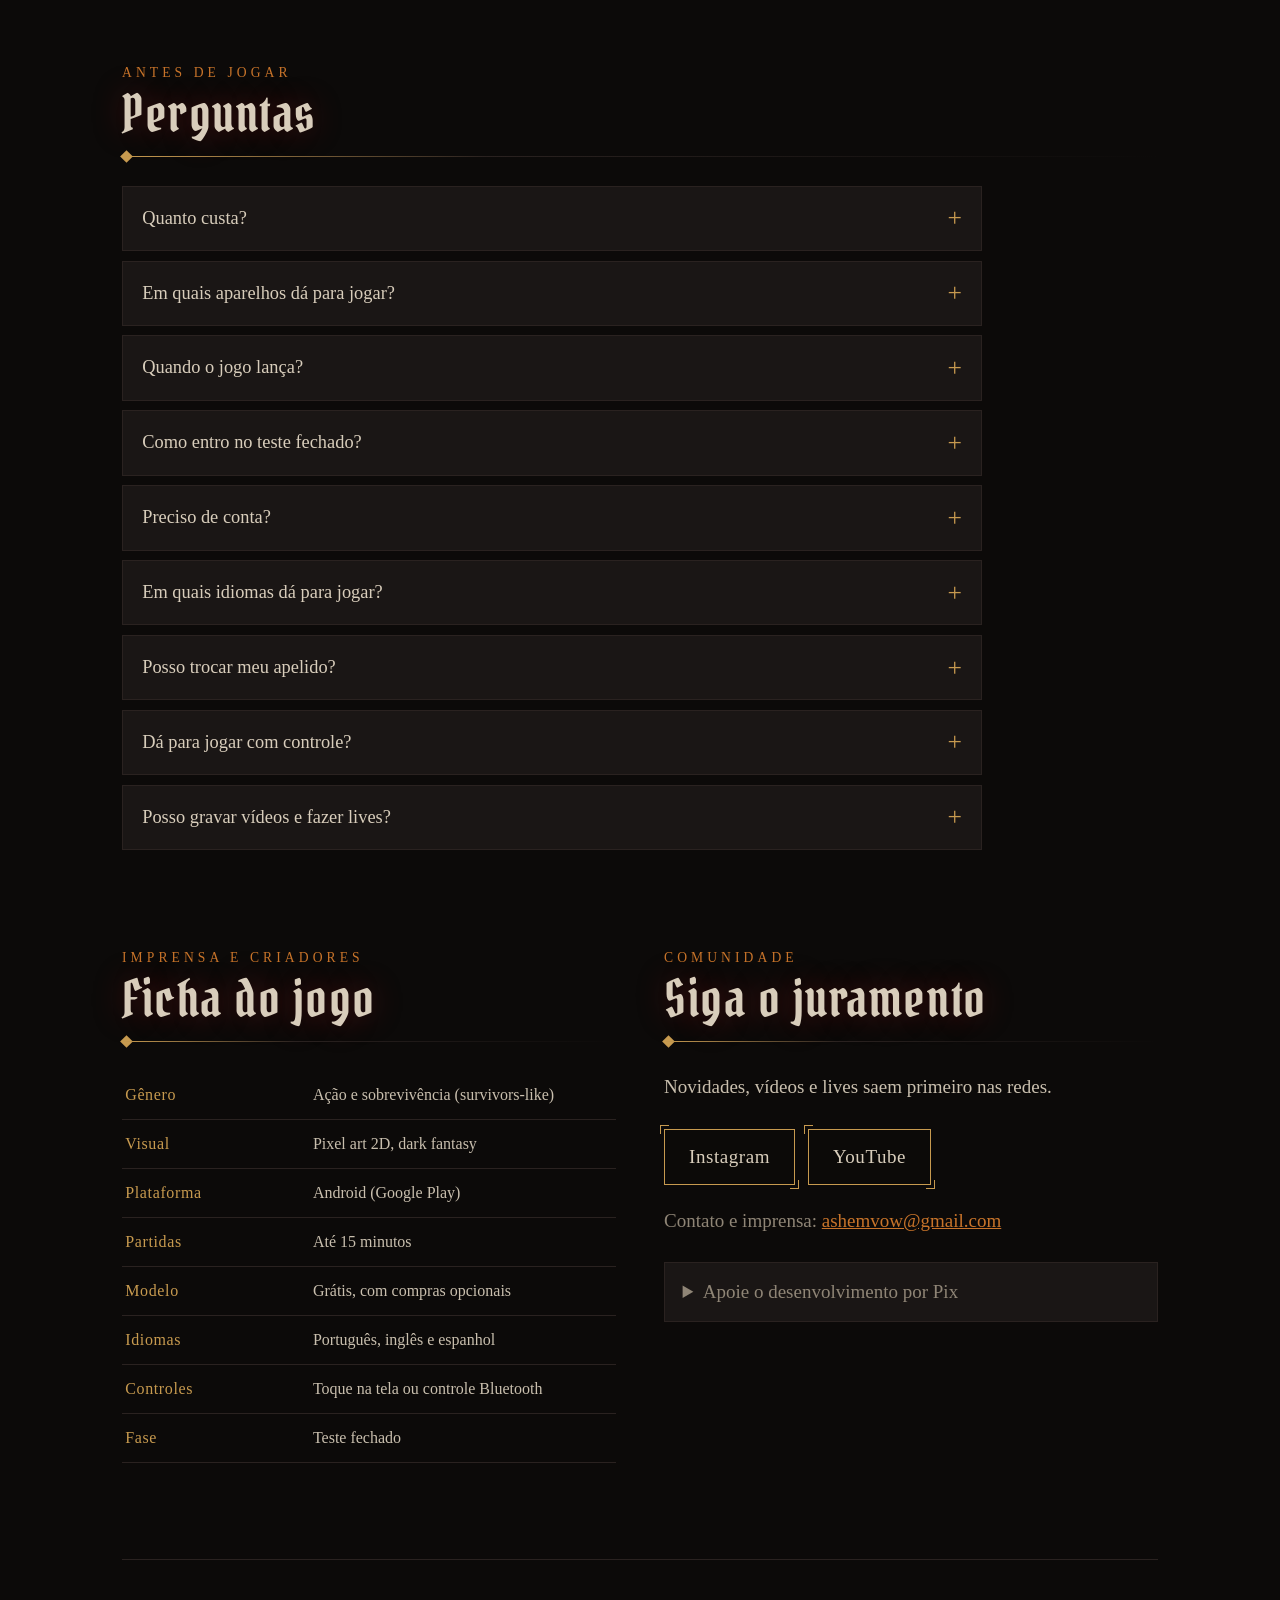
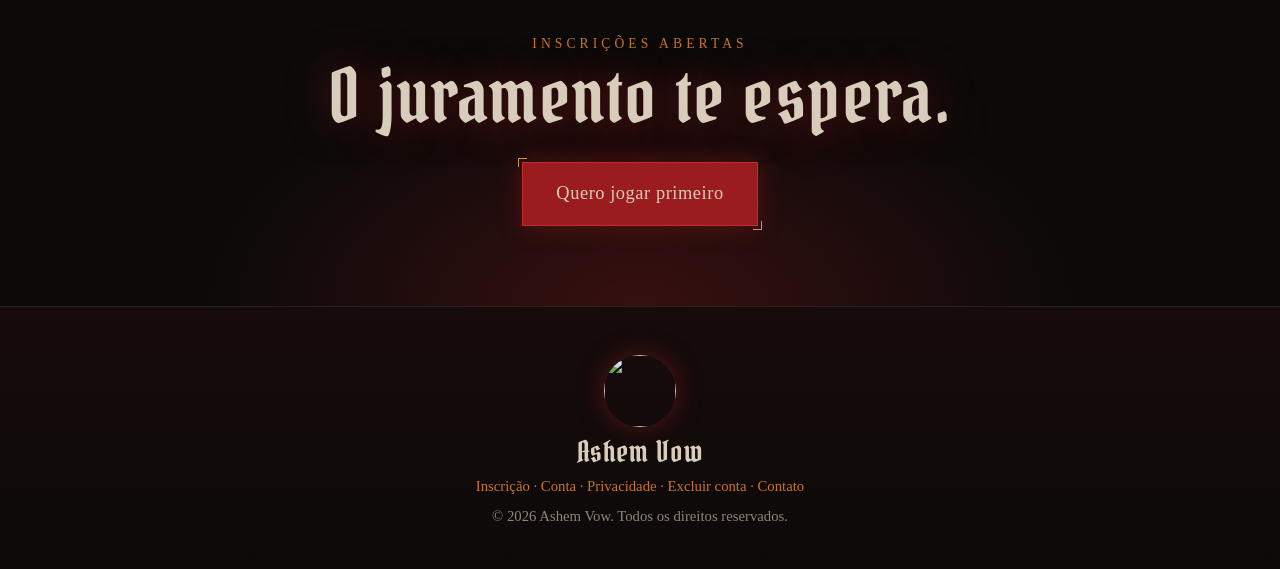
==== commit 3b29f927: "Mangá Volume 1 (A Lua Rubra) no site, com link no menu Co-Authored-By: Claude Opus 5.5 <noreply@anth" ====
--- a/index.html
+++ b/index.html
@@ -19,7 +19,7 @@
 <header class="nav" id="nav">
   <a class="logo" href="#topo"><img src="assets/emblema.webp" alt="" width="40" height="40">Ashem Vow</a>
   <button id="menu" class="menu" aria-label="Abrir menu" aria-expanded="false"><span></span><span></span><span></span></button>
-  <nav id="links"><a href="#saga">A saga</a><a href="#momentos">O jogo</a><a href="#herois">Heróis</a><a href="#criaturas">Criaturas</a><a href="#noticias">Notícias</a><a href="#perguntas">Perguntas</a><a href="salao.html">Salão ao vivo</a><a href="conta.html">Conta</a><a class="nav-cta" href="#inscricao">Inscreva-se</a></nav>
+  <nav id="links"><a href="#saga">A saga</a><a href="#momentos">O jogo</a><a href="#herois">Heróis</a><a href="#criaturas">Criaturas</a><a href="#noticias">Notícias</a><a href="#perguntas">Perguntas</a><a href="manga.html">Mangá</a><a href="salao.html">Salão ao vivo</a><a href="conta.html">Conta</a><a class="nav-cta" href="#inscricao">Inscreva-se</a></nav>
 </header>
 
 <section id="topo" class="hero">
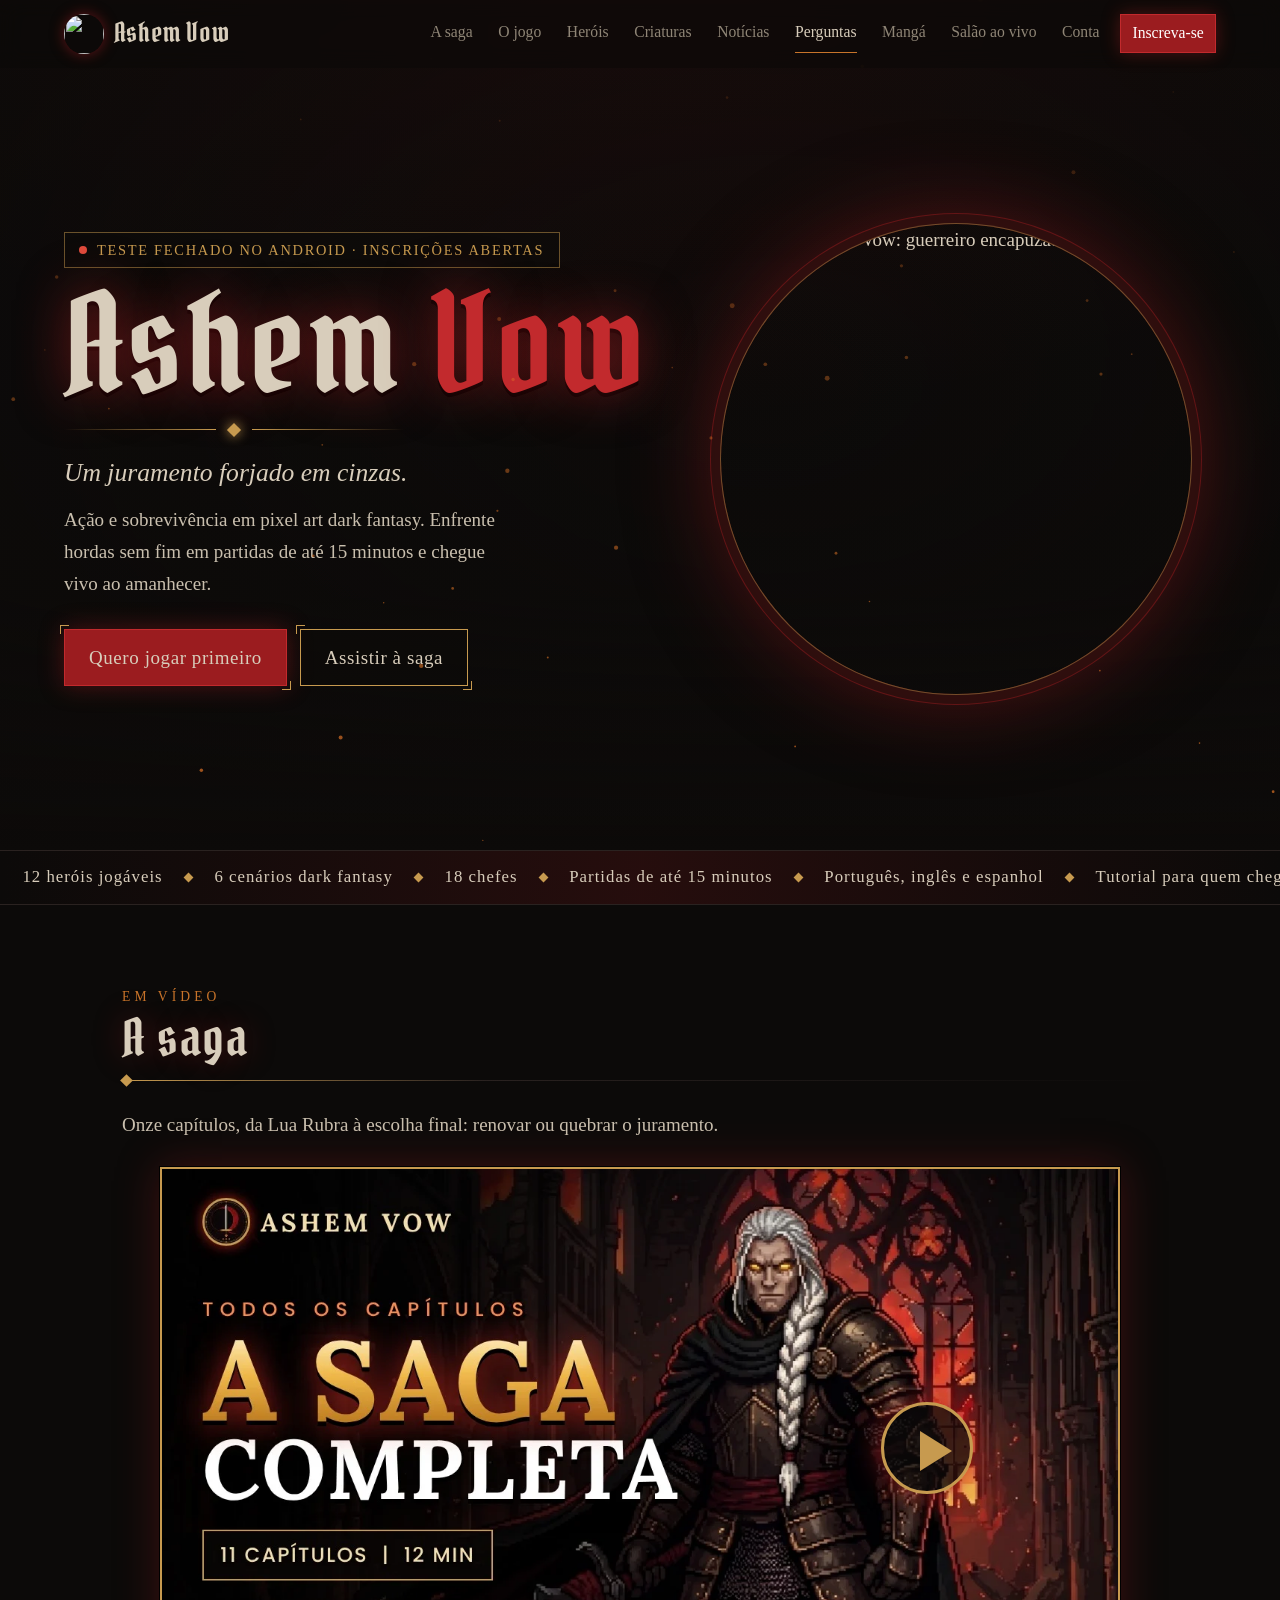
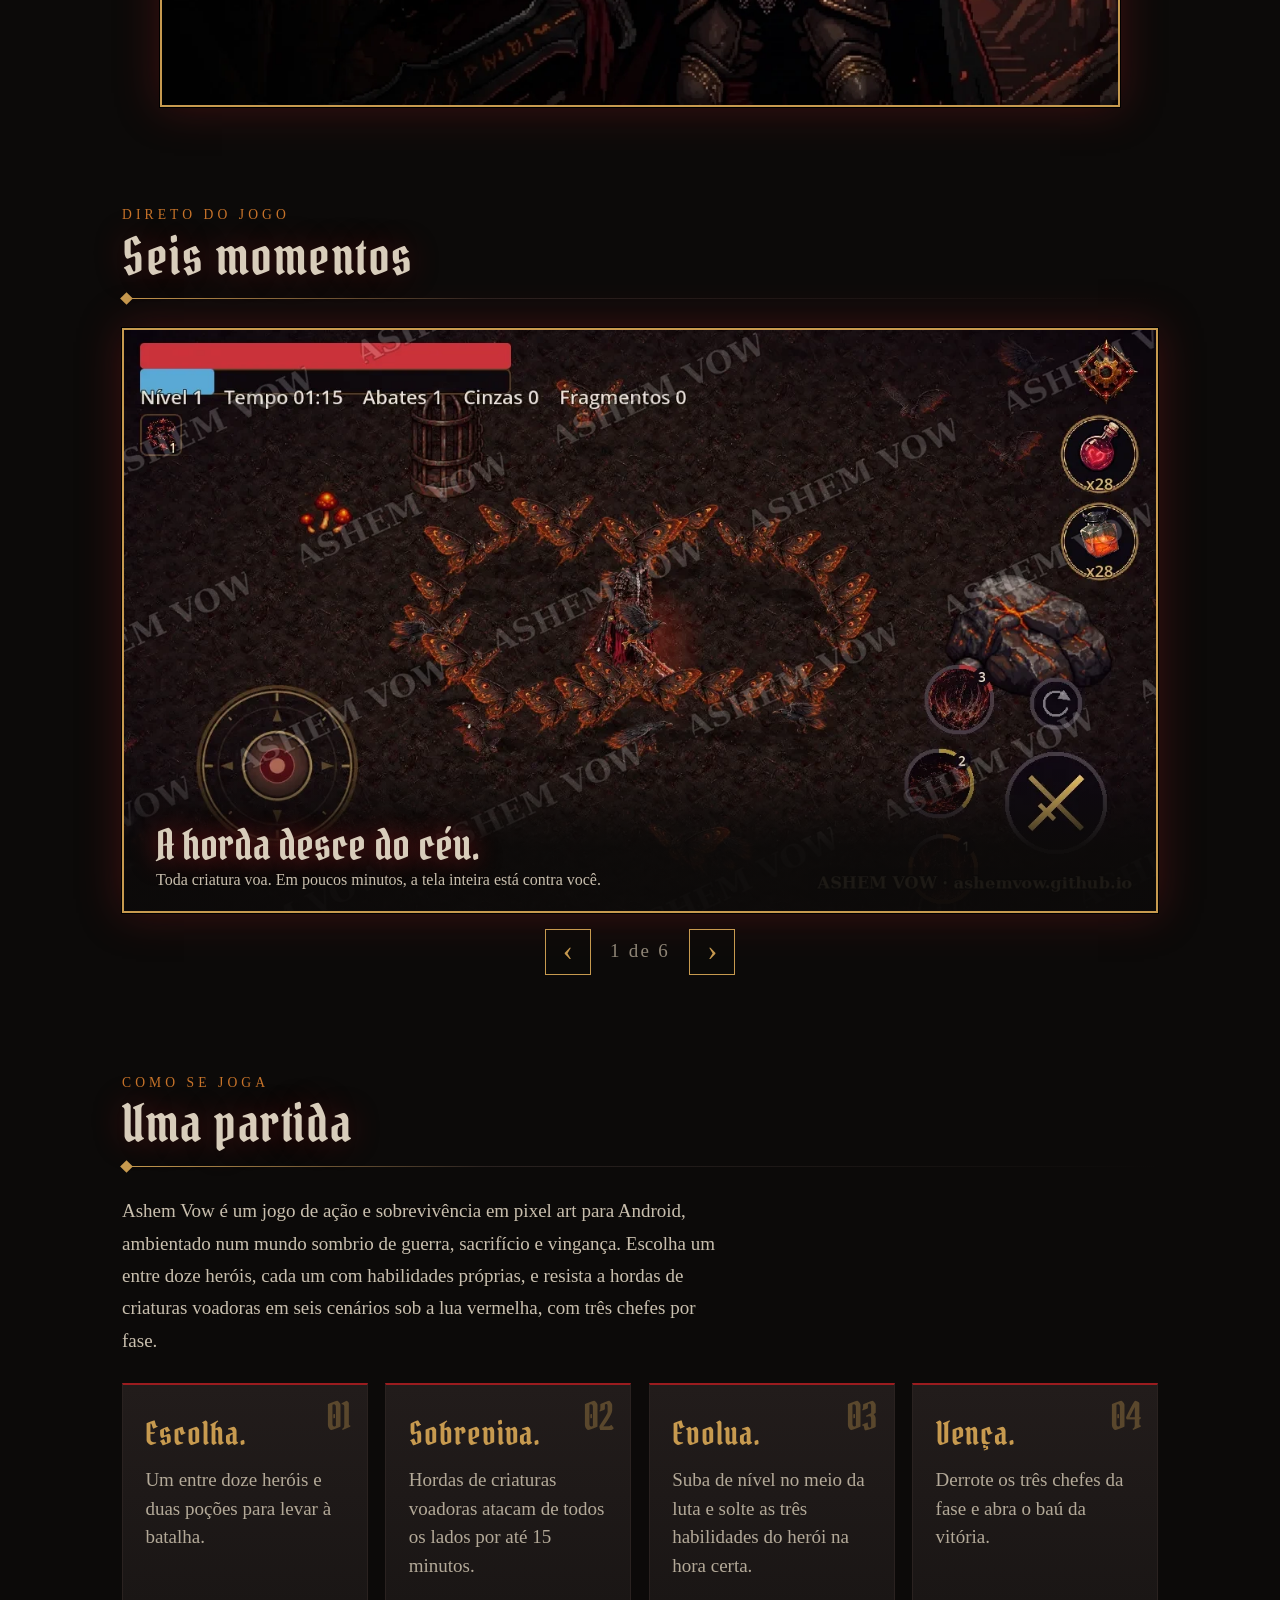
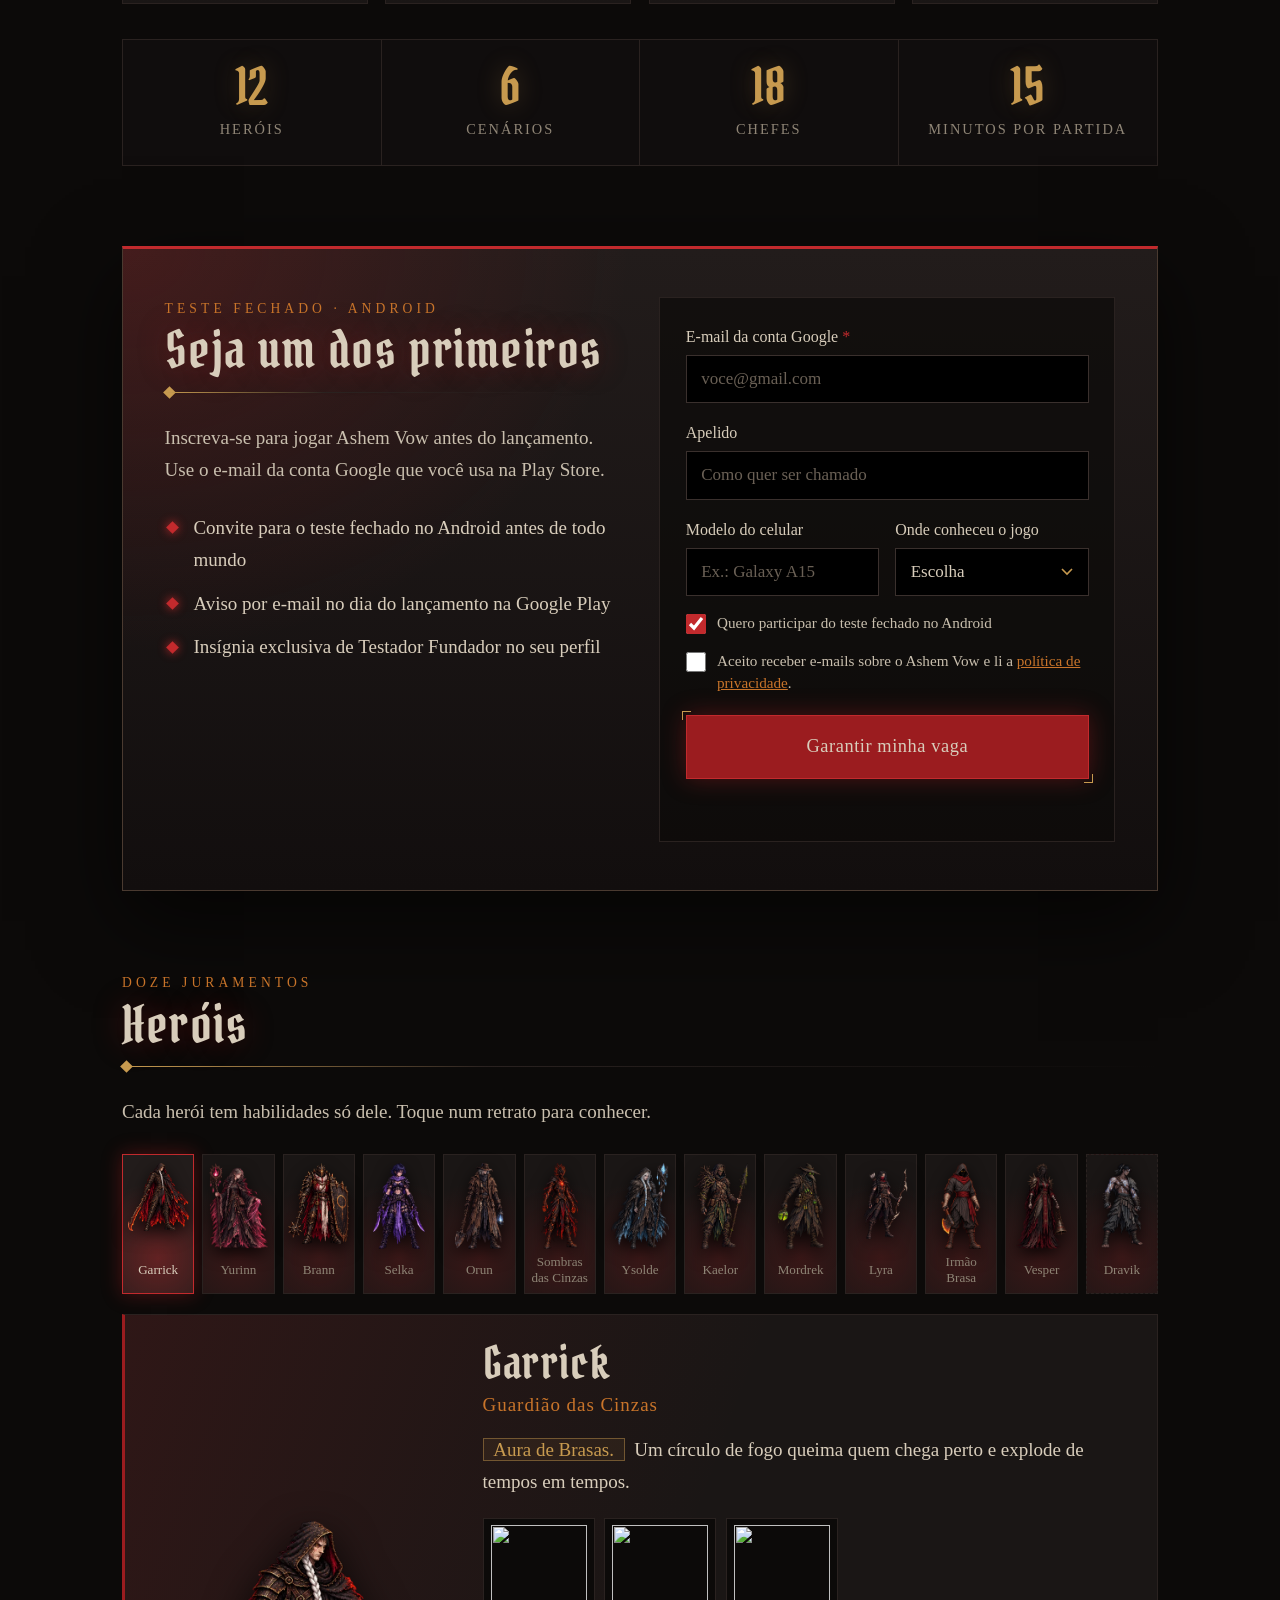
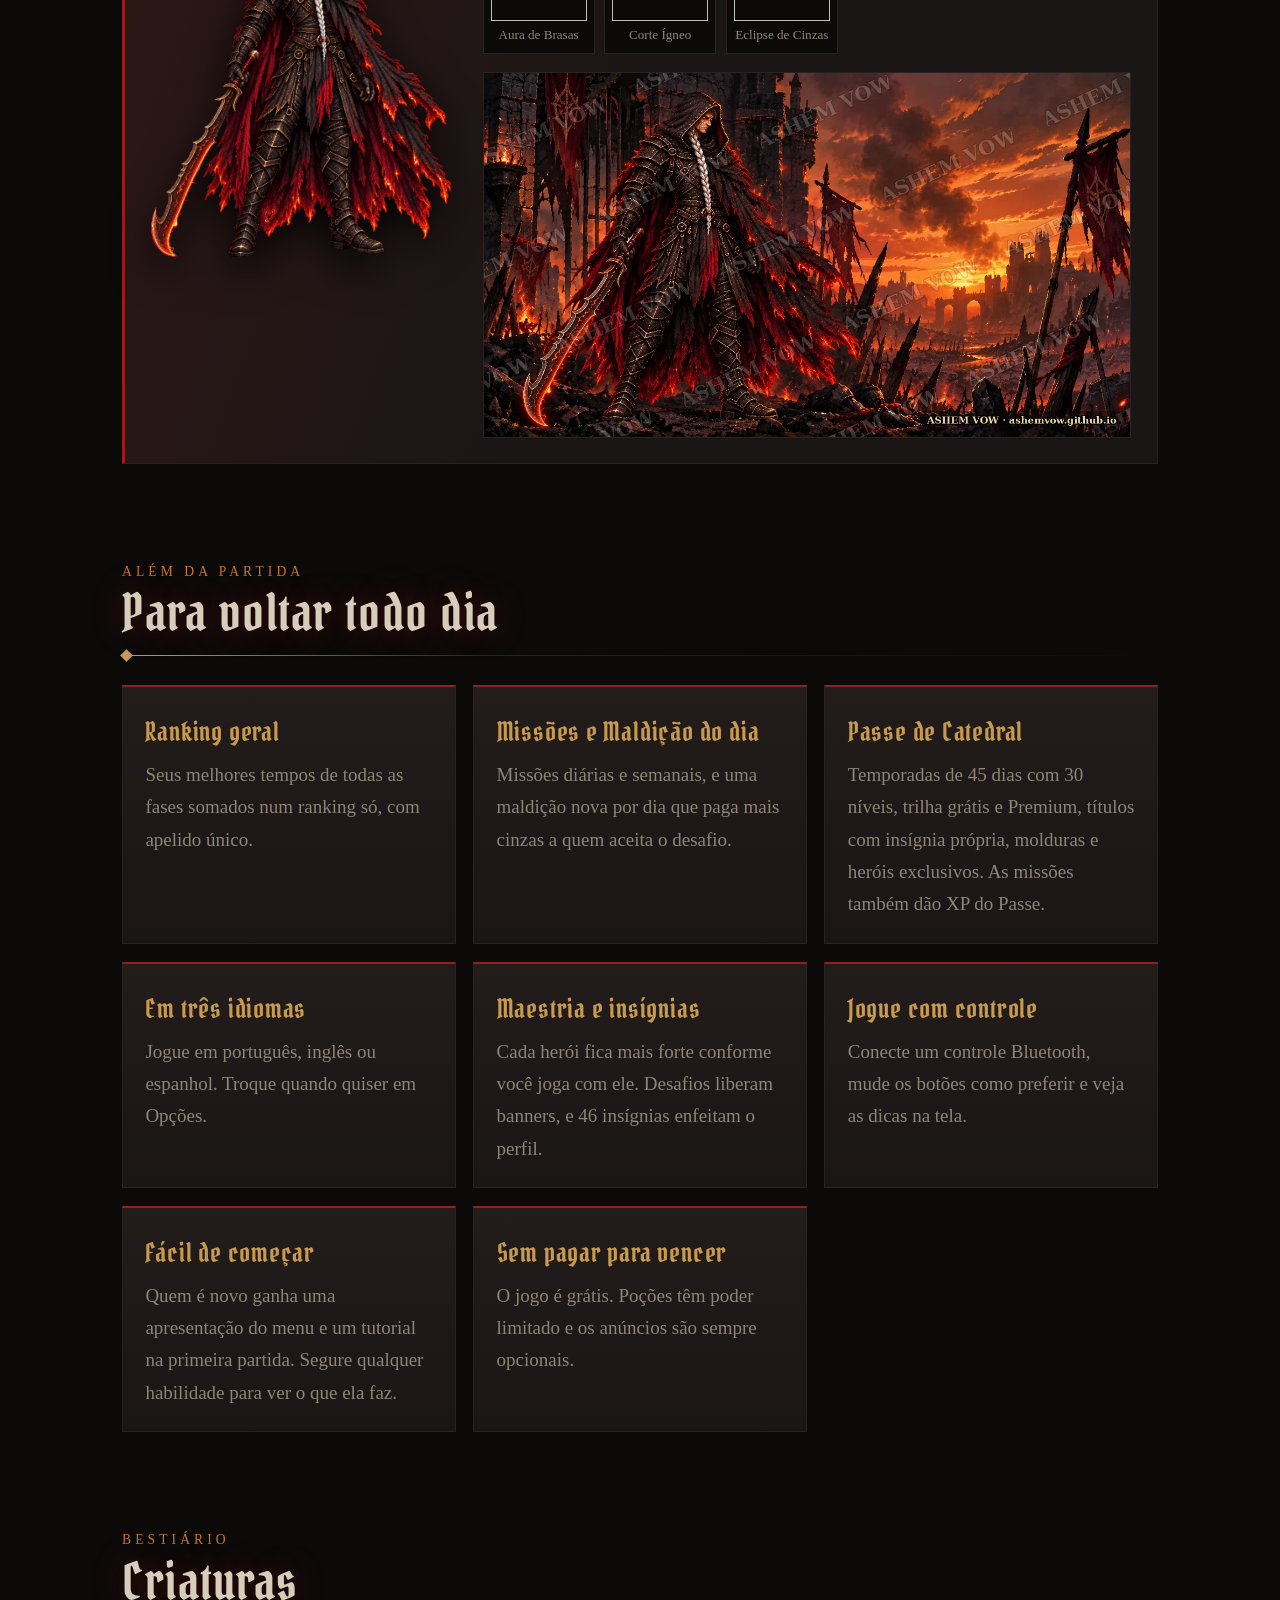
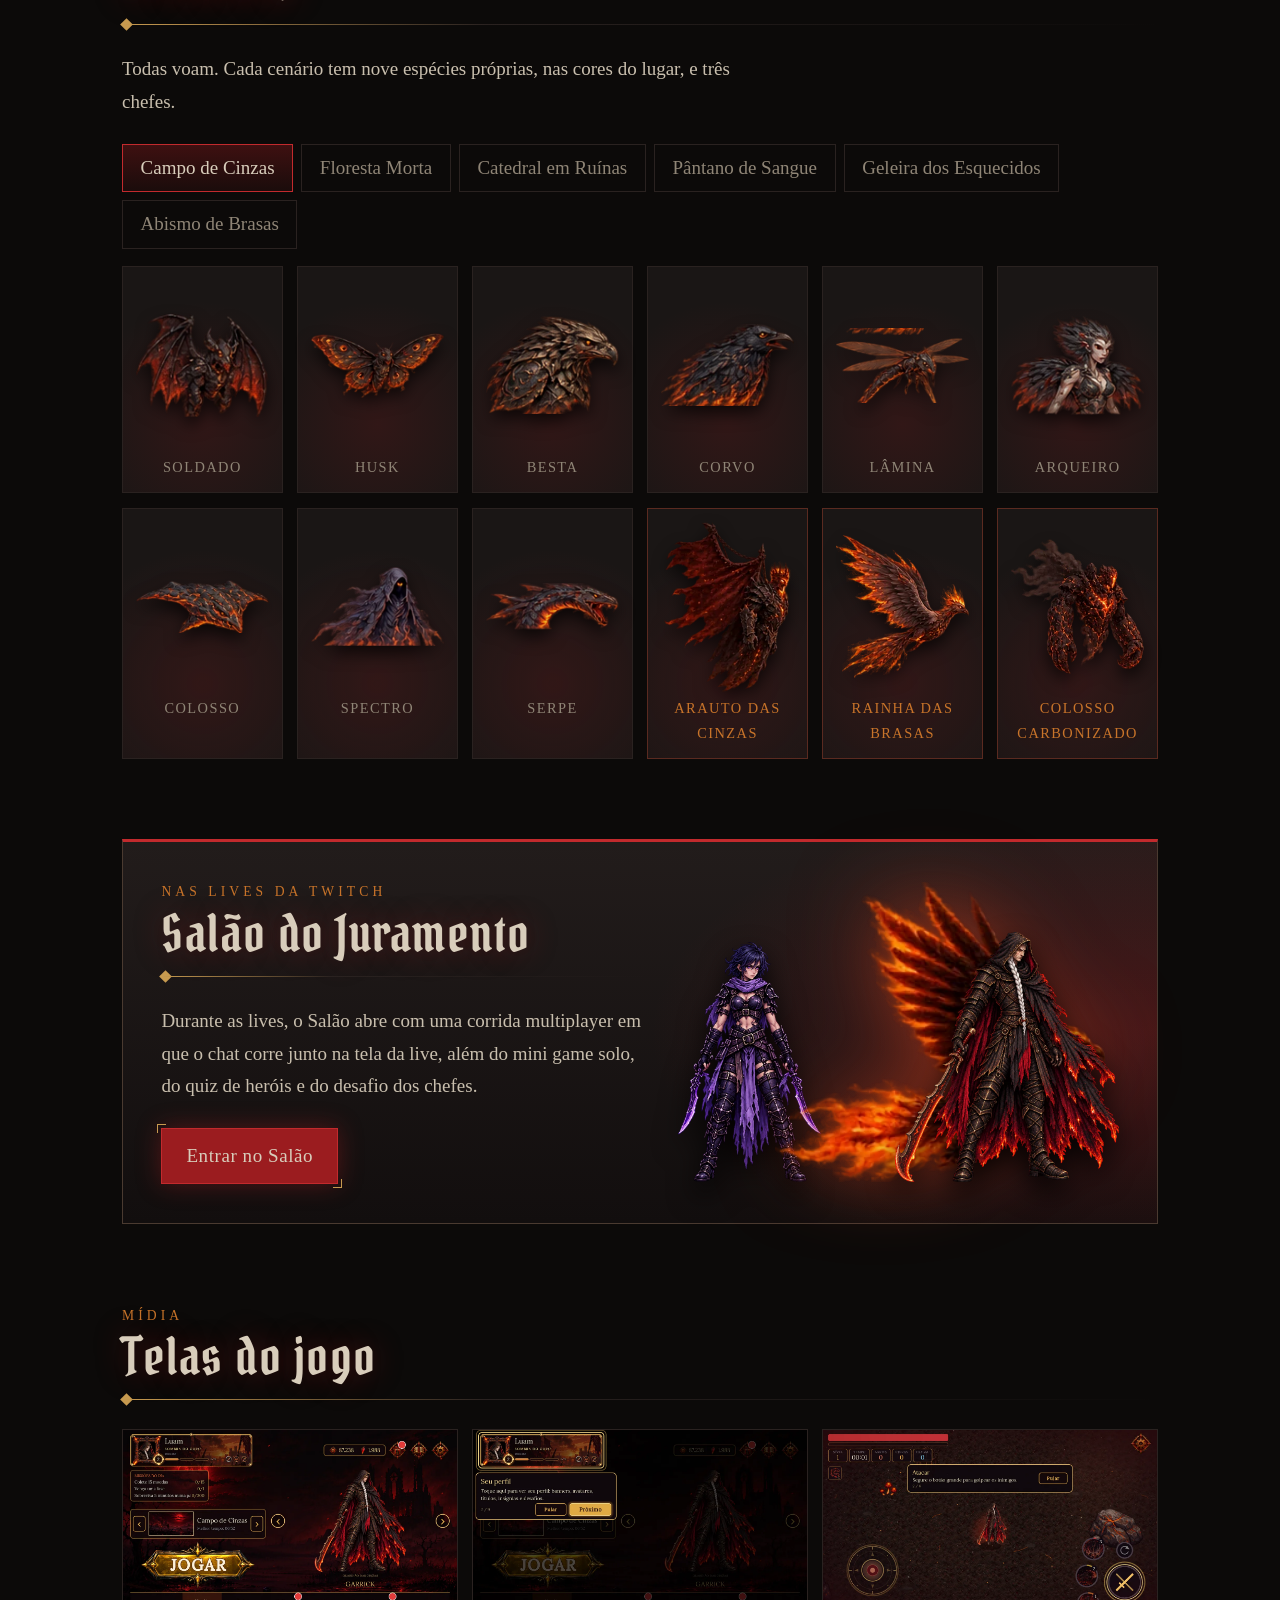
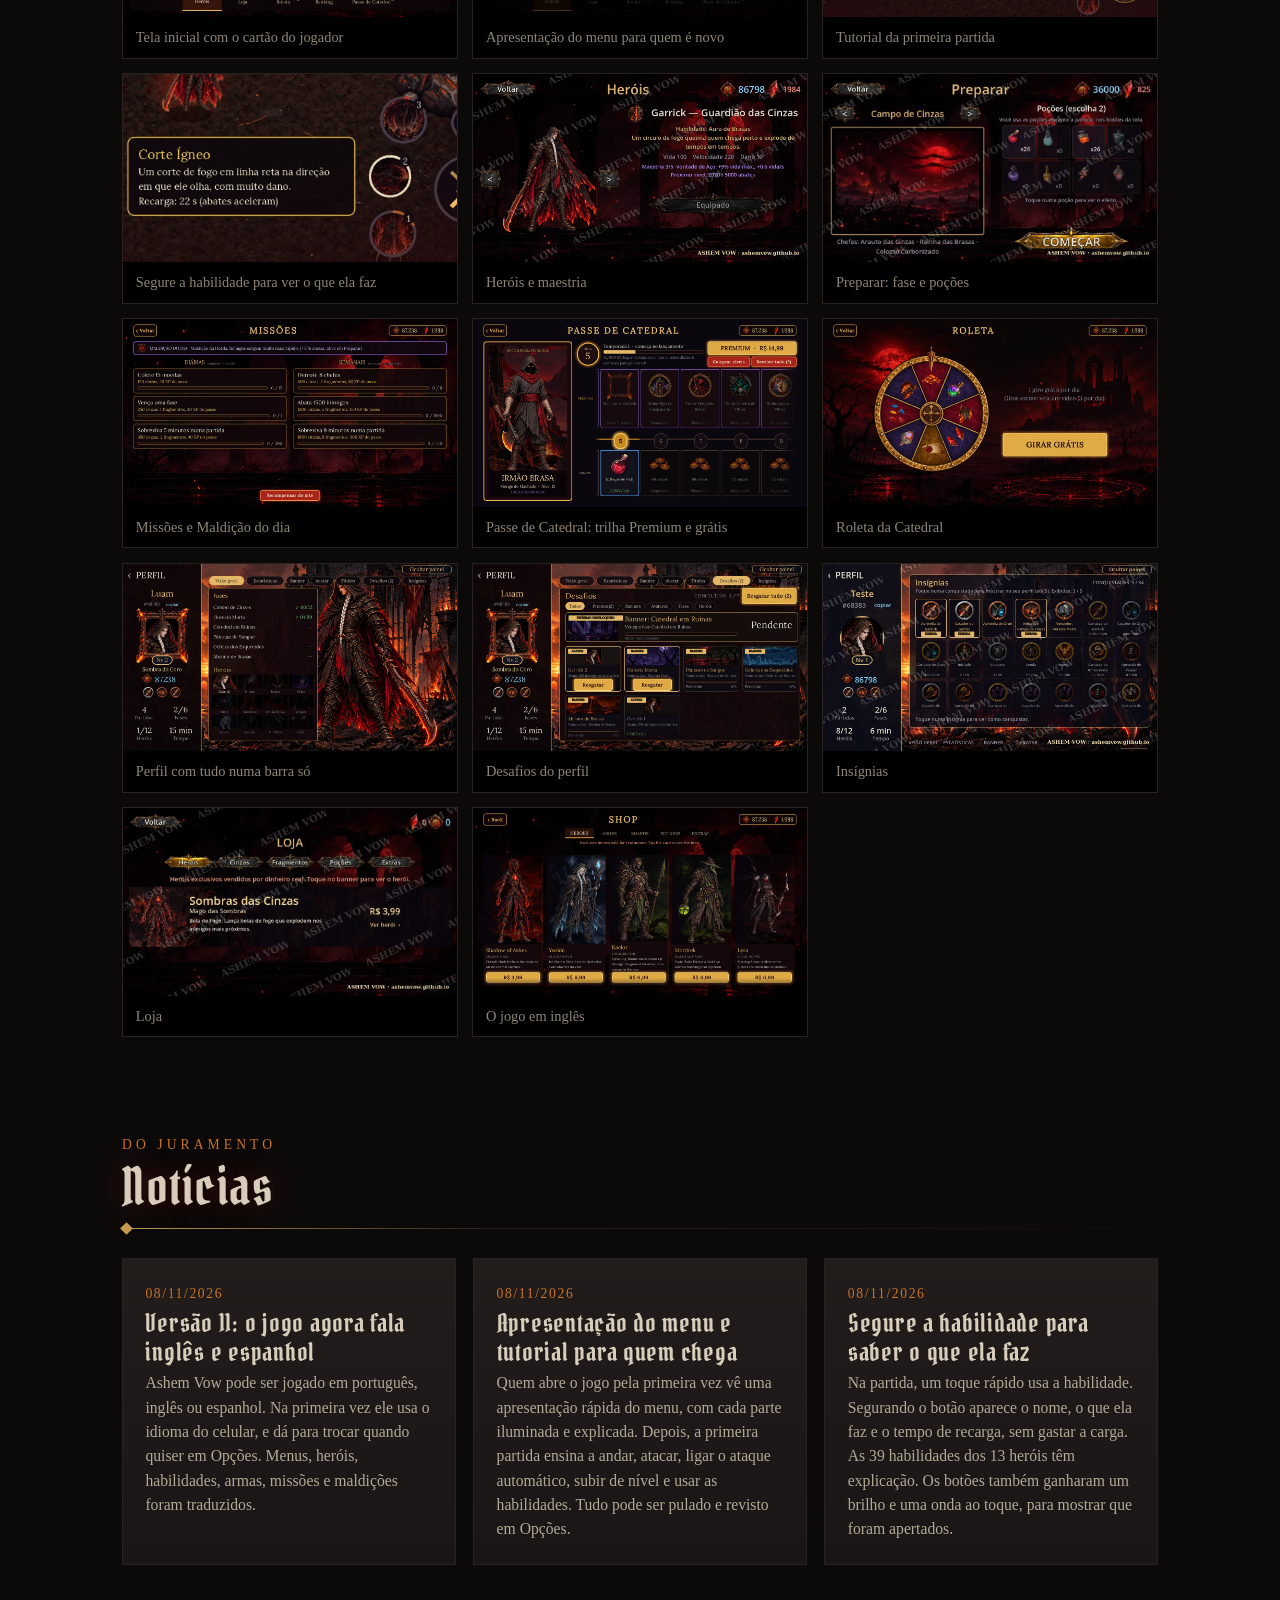
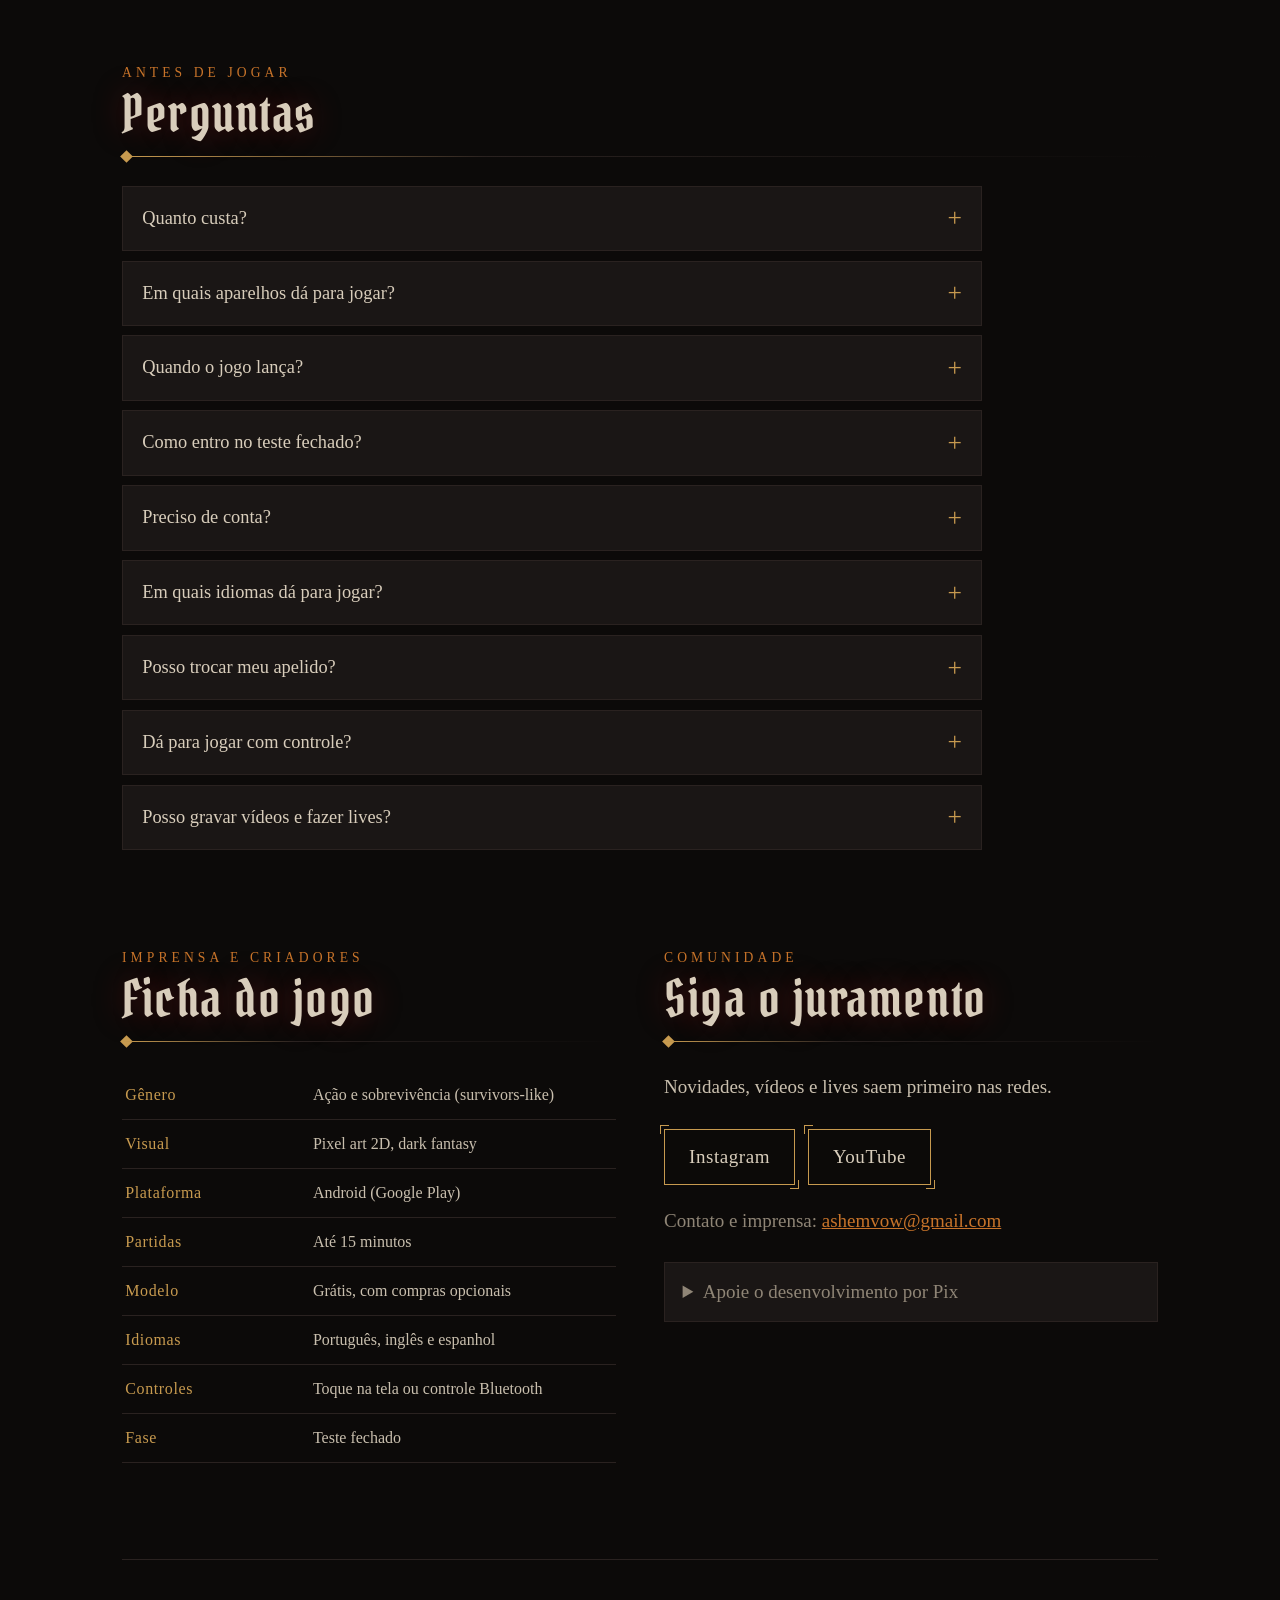
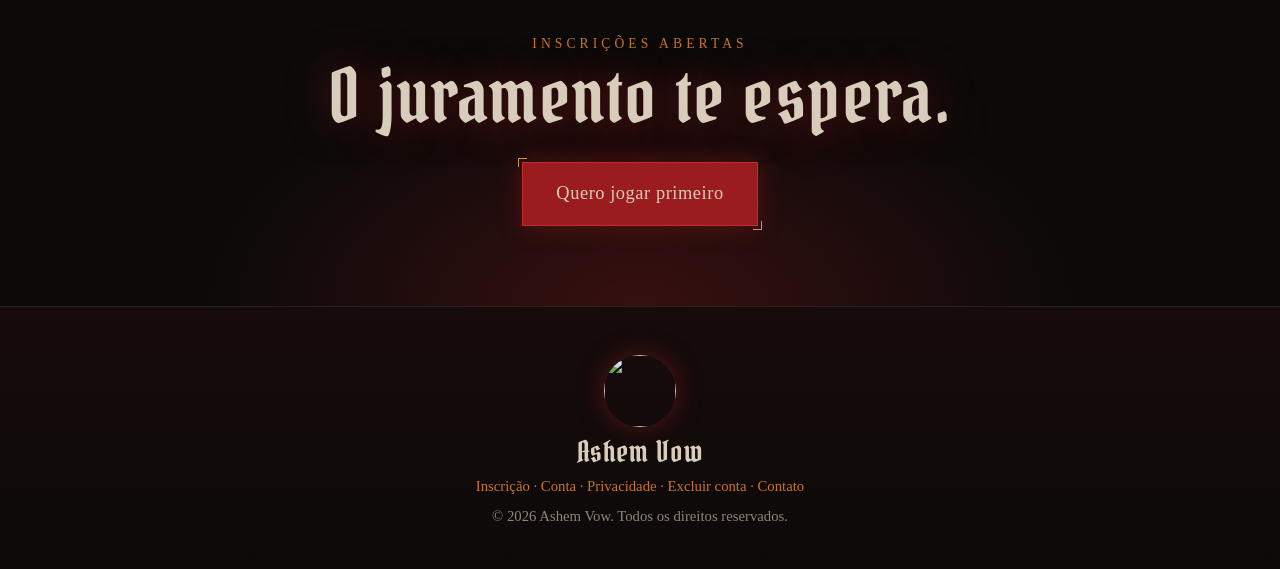
==== commit 29c45dba: "Segurança: cabeçalhos de proteção, páginas internas fora do Google, aviso de limite na inscrição Co-" ====
--- a/index.html
+++ b/index.html
@@ -1,7 +1,9 @@
 <!doctype html>
 <html lang="pt-BR">
 <head>
-<meta charset="utf-8"><meta name="viewport" content="width=device-width,initial-scale=1">
+<meta charset="utf-8"><meta name="referrer" content="strict-origin-when-cross-origin">
+<meta http-equiv="Content-Security-Policy" content="object-src 'none'; base-uri 'self'; form-action 'self'">
+<meta name="viewport" content="width=device-width,initial-scale=1">
 <title>Ashem Vow · ação dark fantasy para Android</title>
 <meta name="description" content="Ashem Vow: ação e sobrevivência em pixel art dark fantasy para Android. 12 heróis, 6 cenários e 18 chefes. Inscreva-se no teste fechado.">
 <meta property="og:title" content="Ashem Vow · inscrições abertas"><meta property="og:image" content="assets/og-image.jpg"><meta name="twitter:card" content="summary_large_image"><meta property="og:description" content="Um juramento forjado em cinzas. Inscreva-se no teste fechado para Android.">
@@ -138,5 +140,5 @@
   <p class="f-links"><a href="#inscricao">Inscrição</a> · <a href="conta.html">Conta</a> · <a href="privacidade.html">Privacidade</a> · <a href="excluir-conta.html">Excluir conta</a> · <a id="f-email" href="#">Contato</a></p>
   <p>© <span id="ano"></span> Ashem Vow. Todos os direitos reservados.</p>
 </footer>
-<script src="content.js?v=12"></script><script src="app.js?v=12"></script>
+<script src="content.js?v=12"></script><script src="app.js?v=13"></script>
 </body></html>
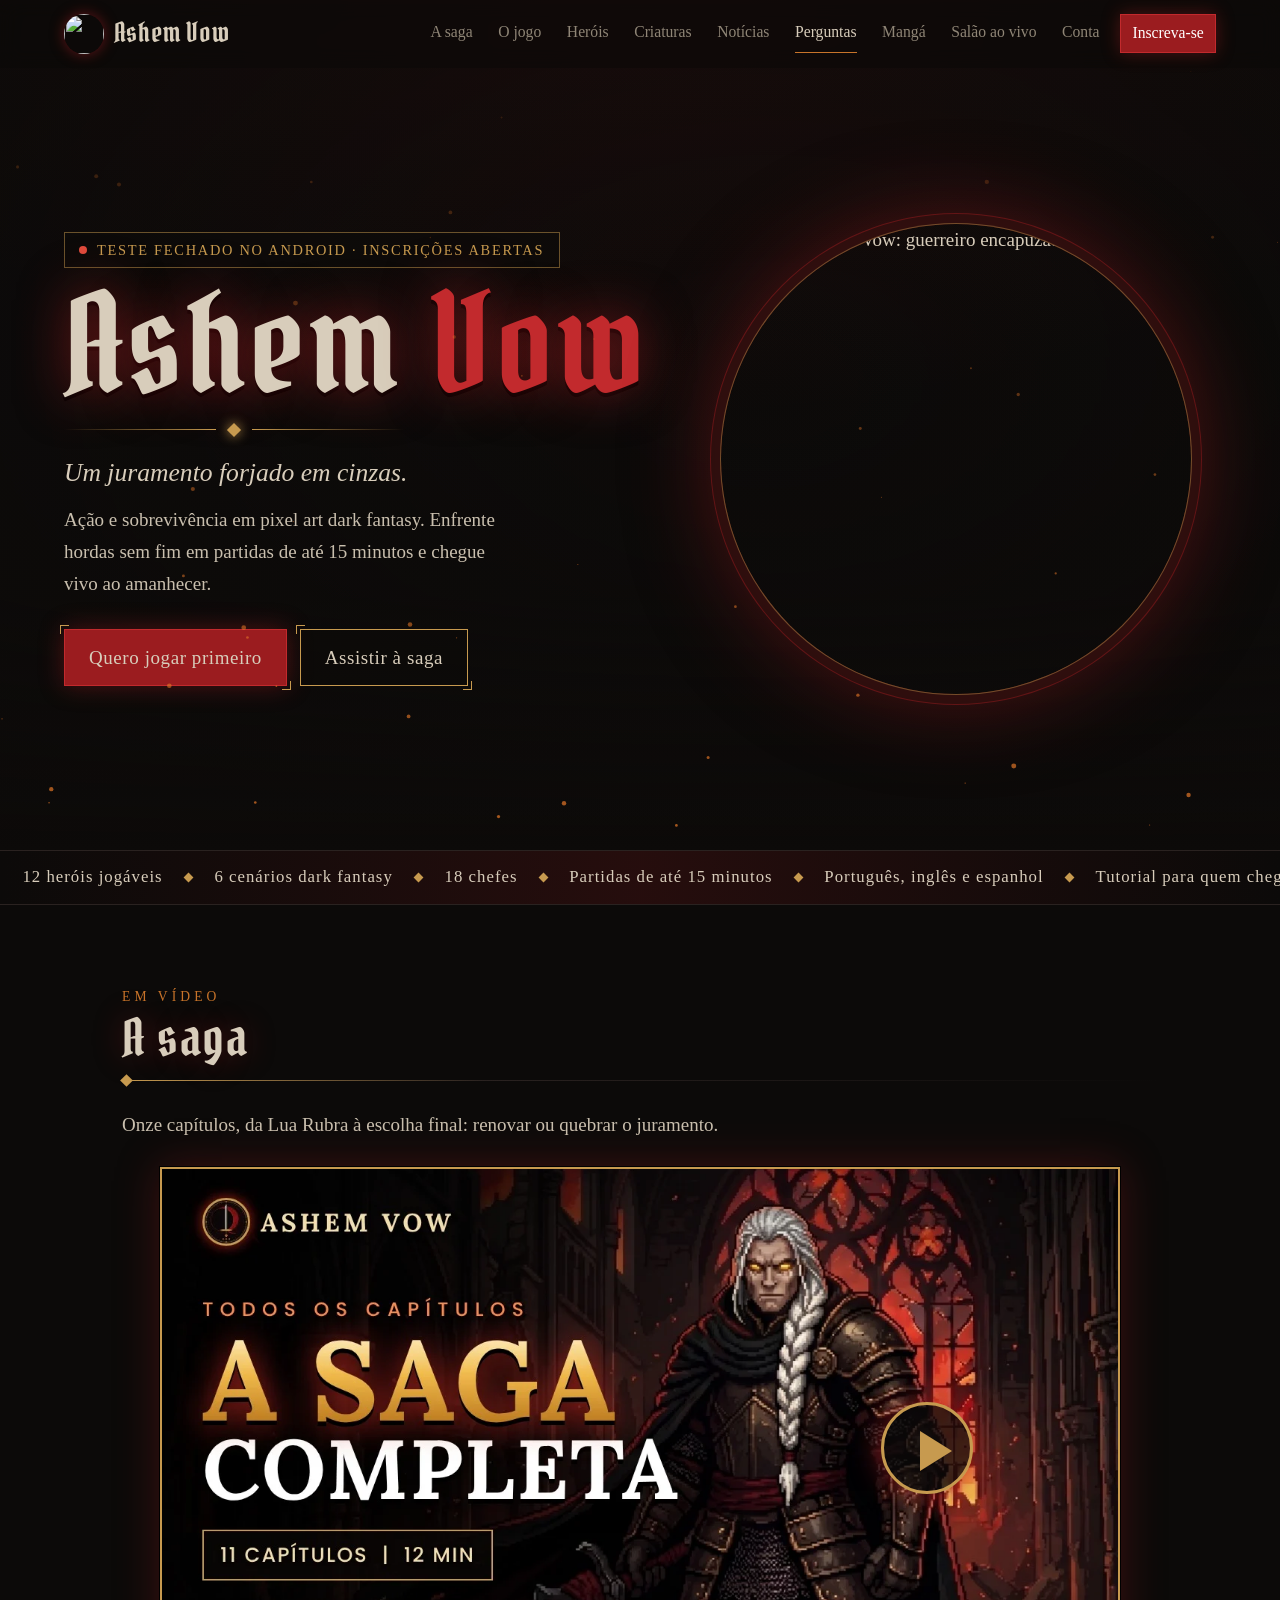
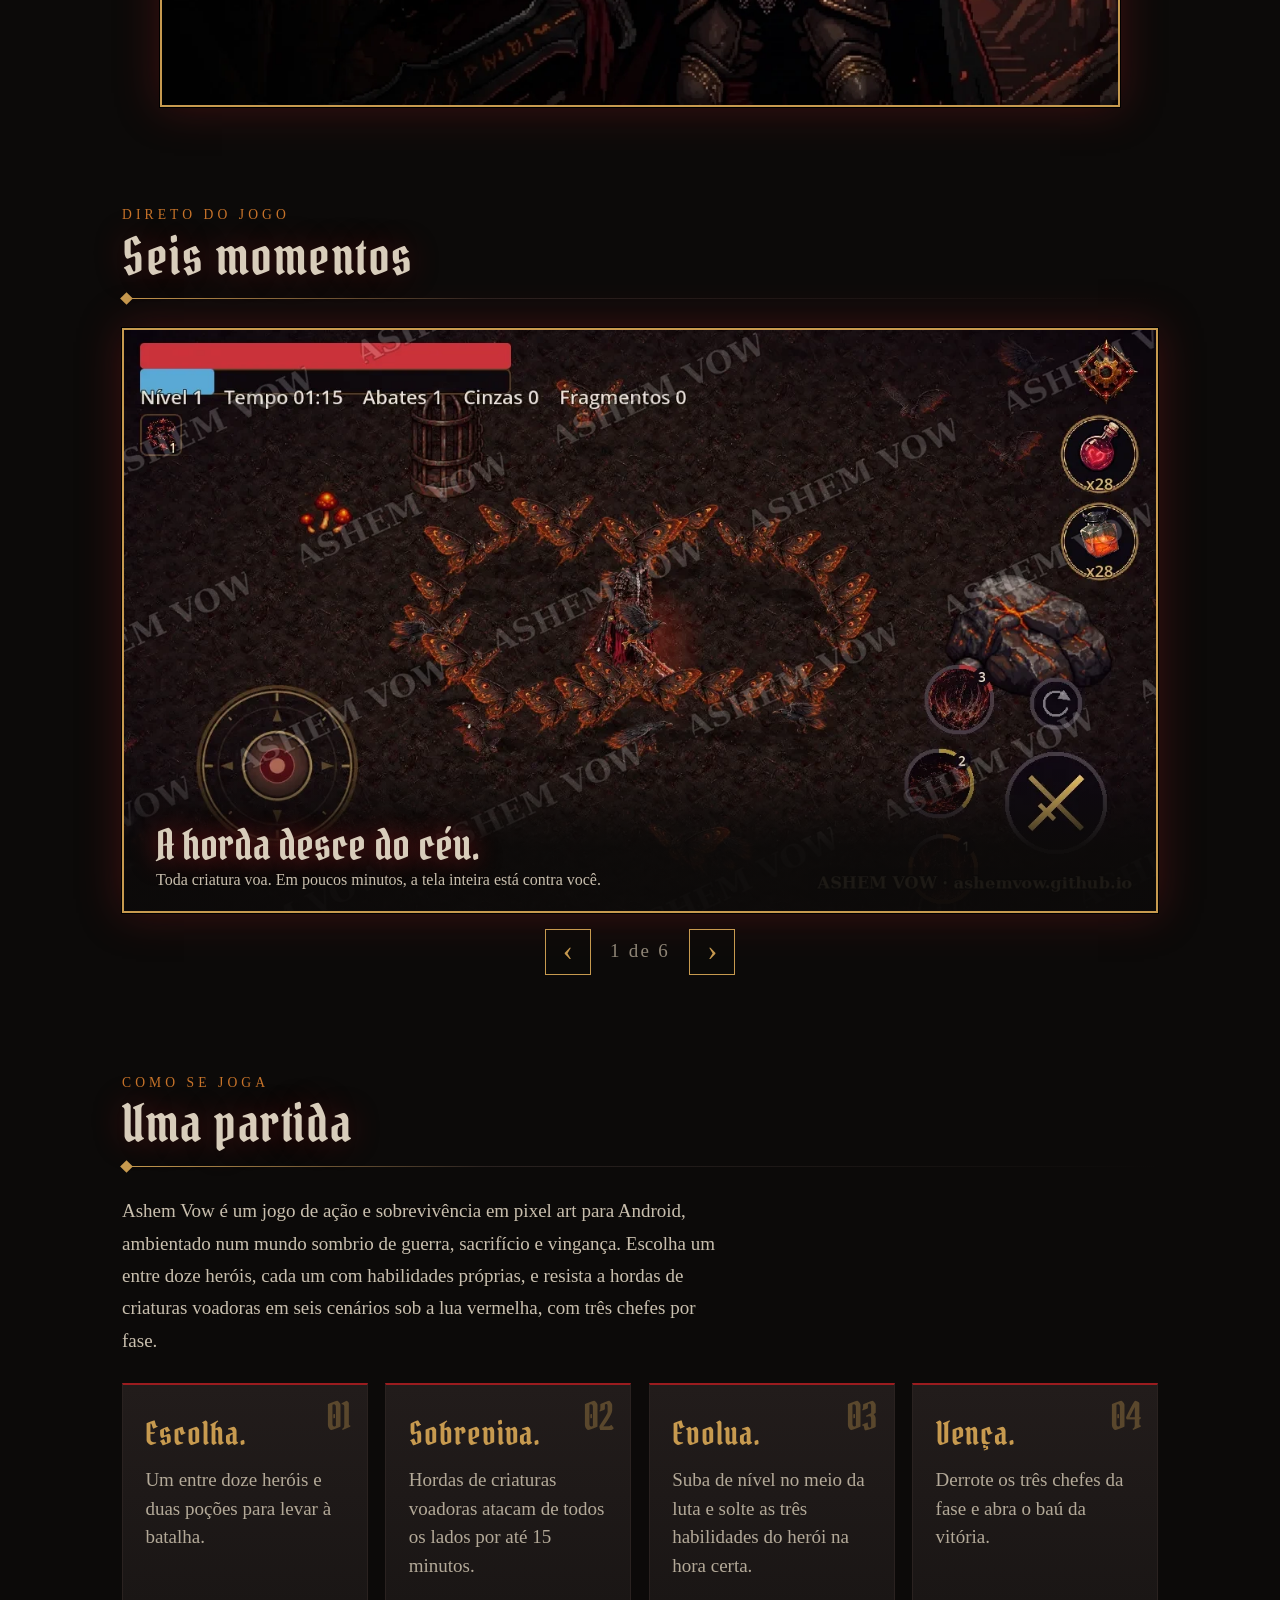
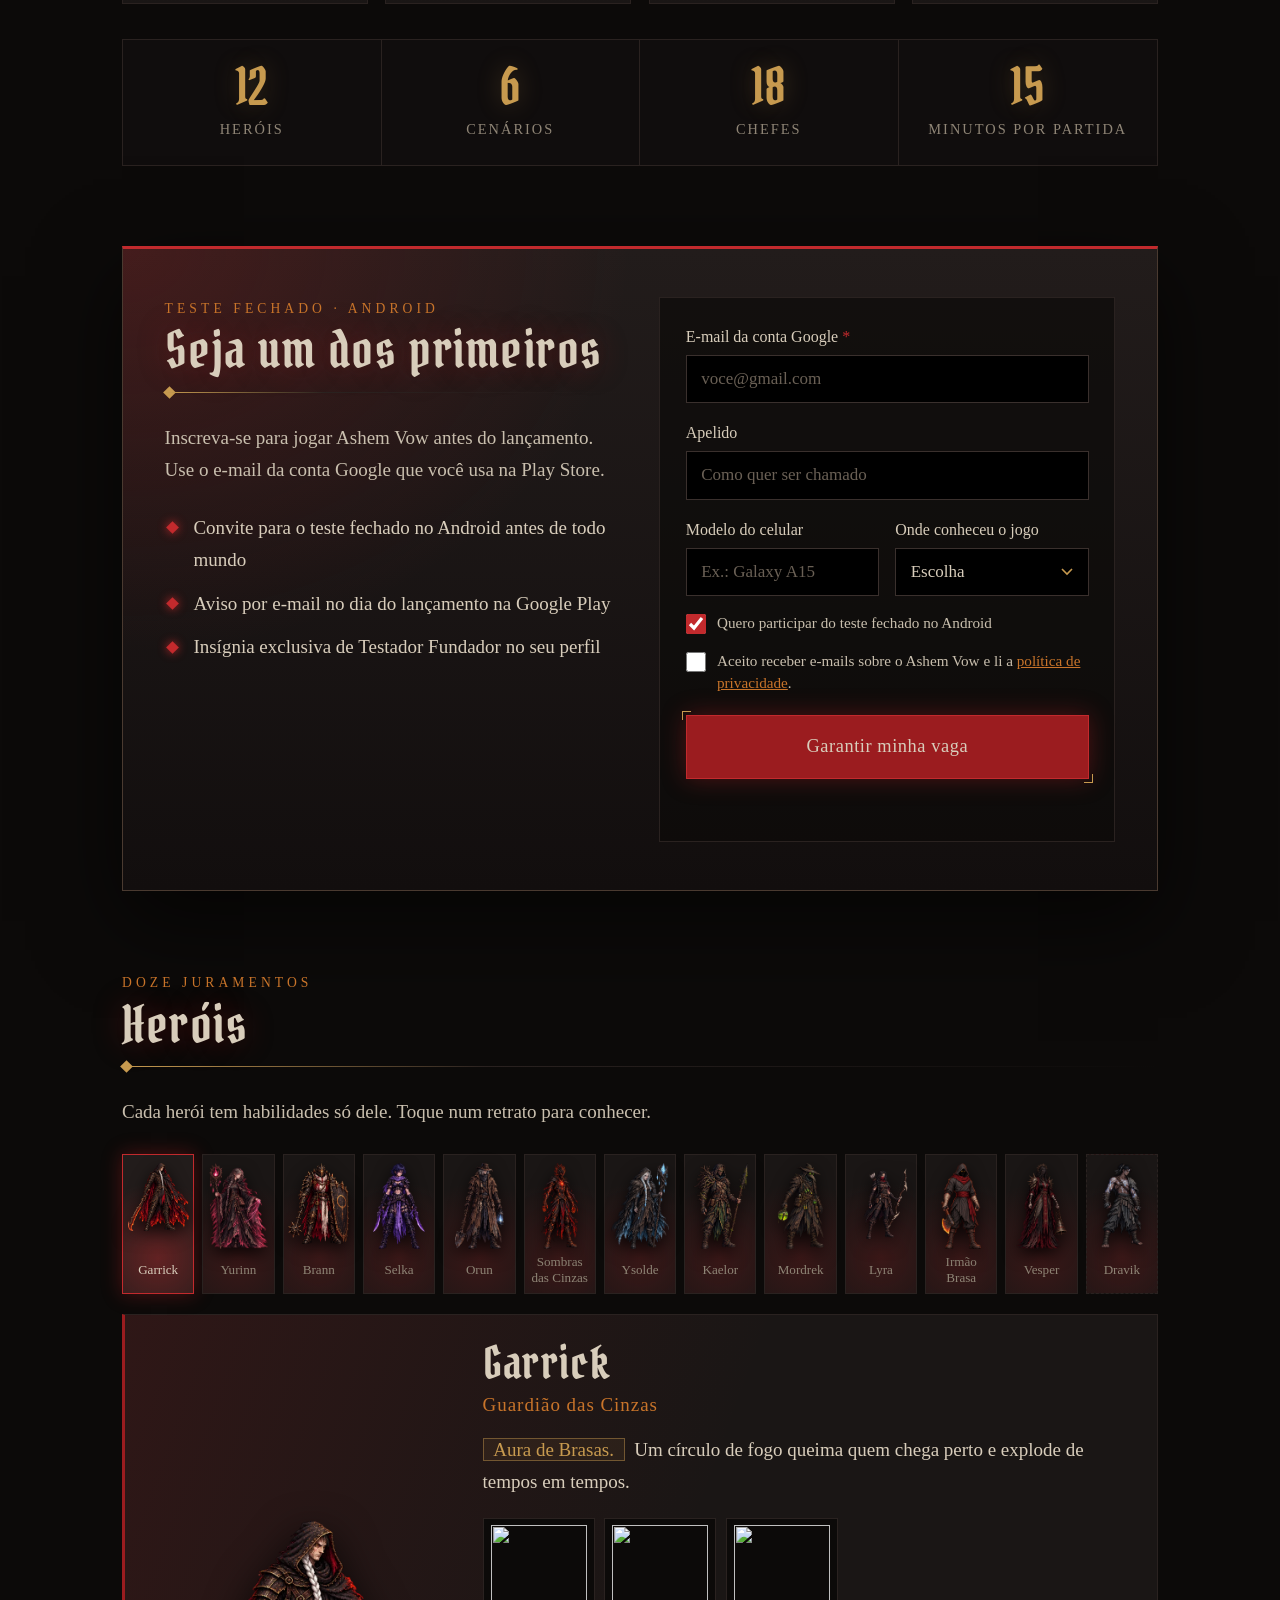
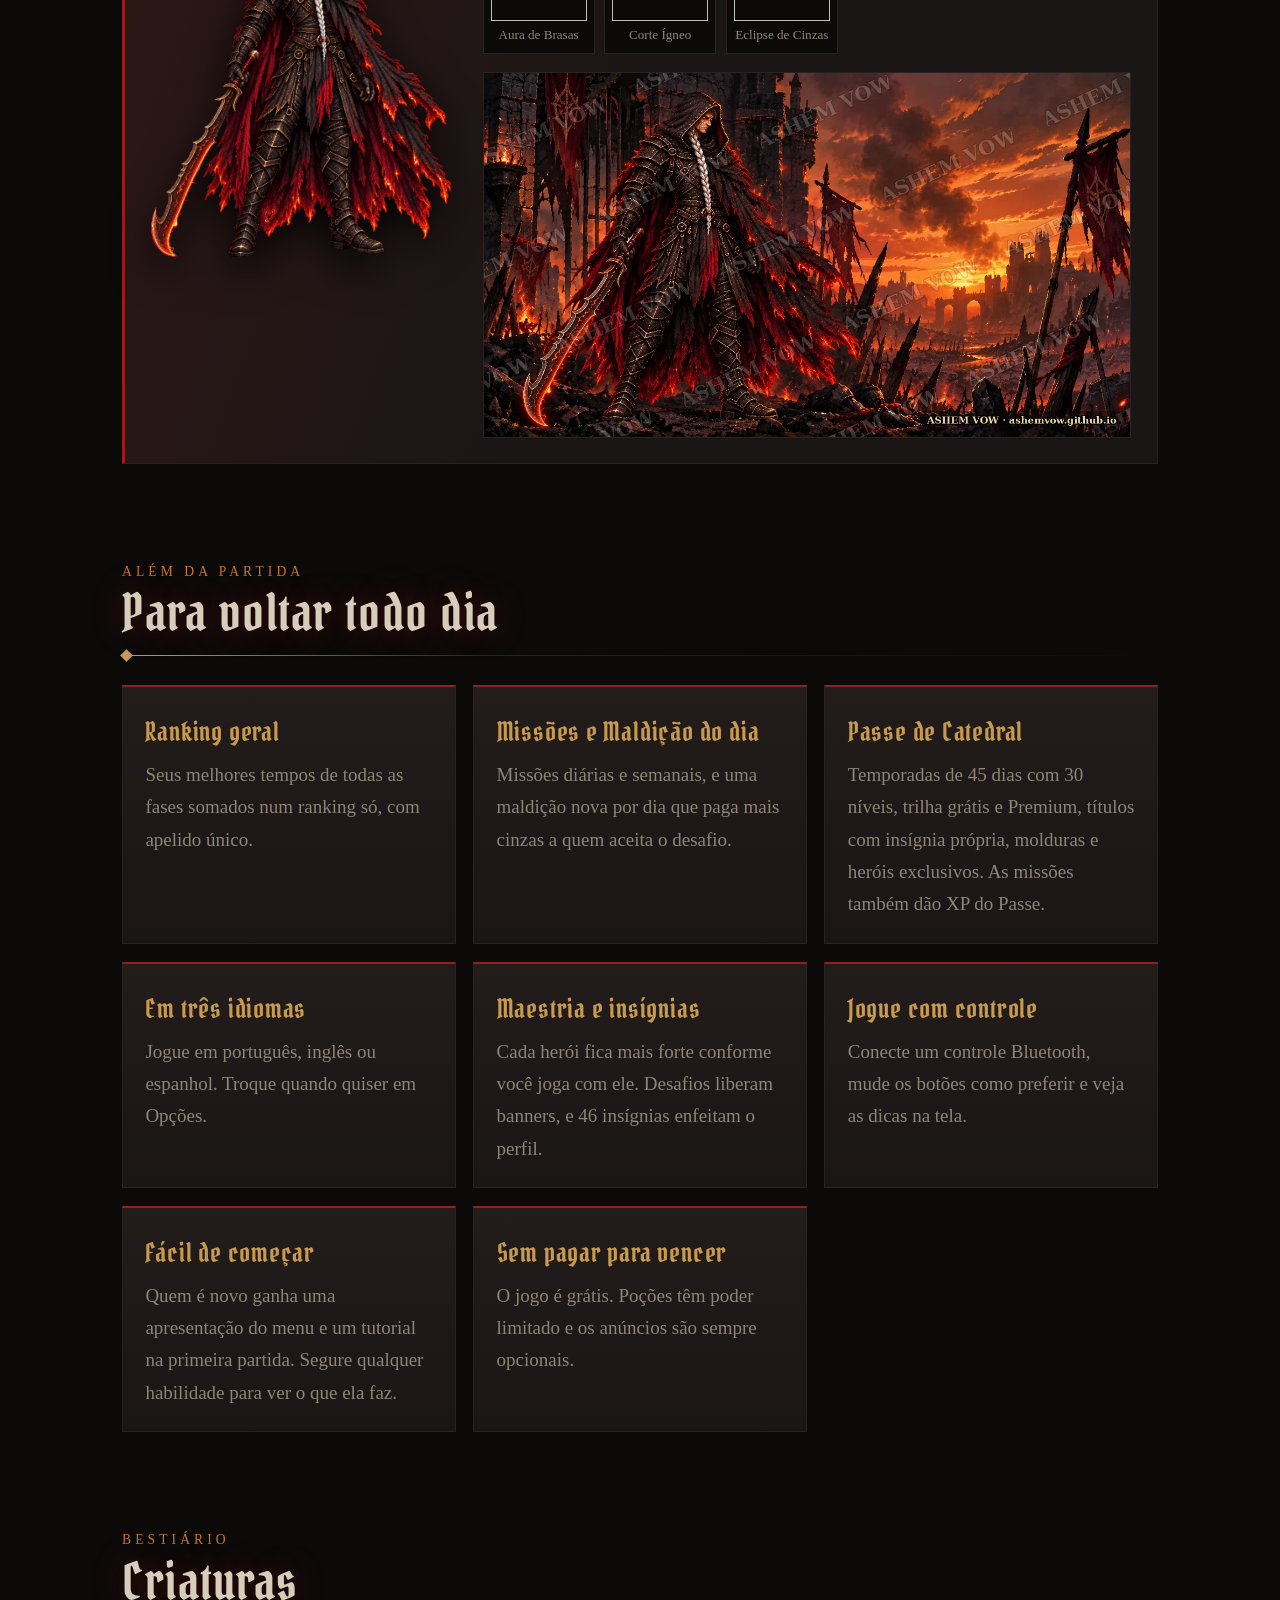
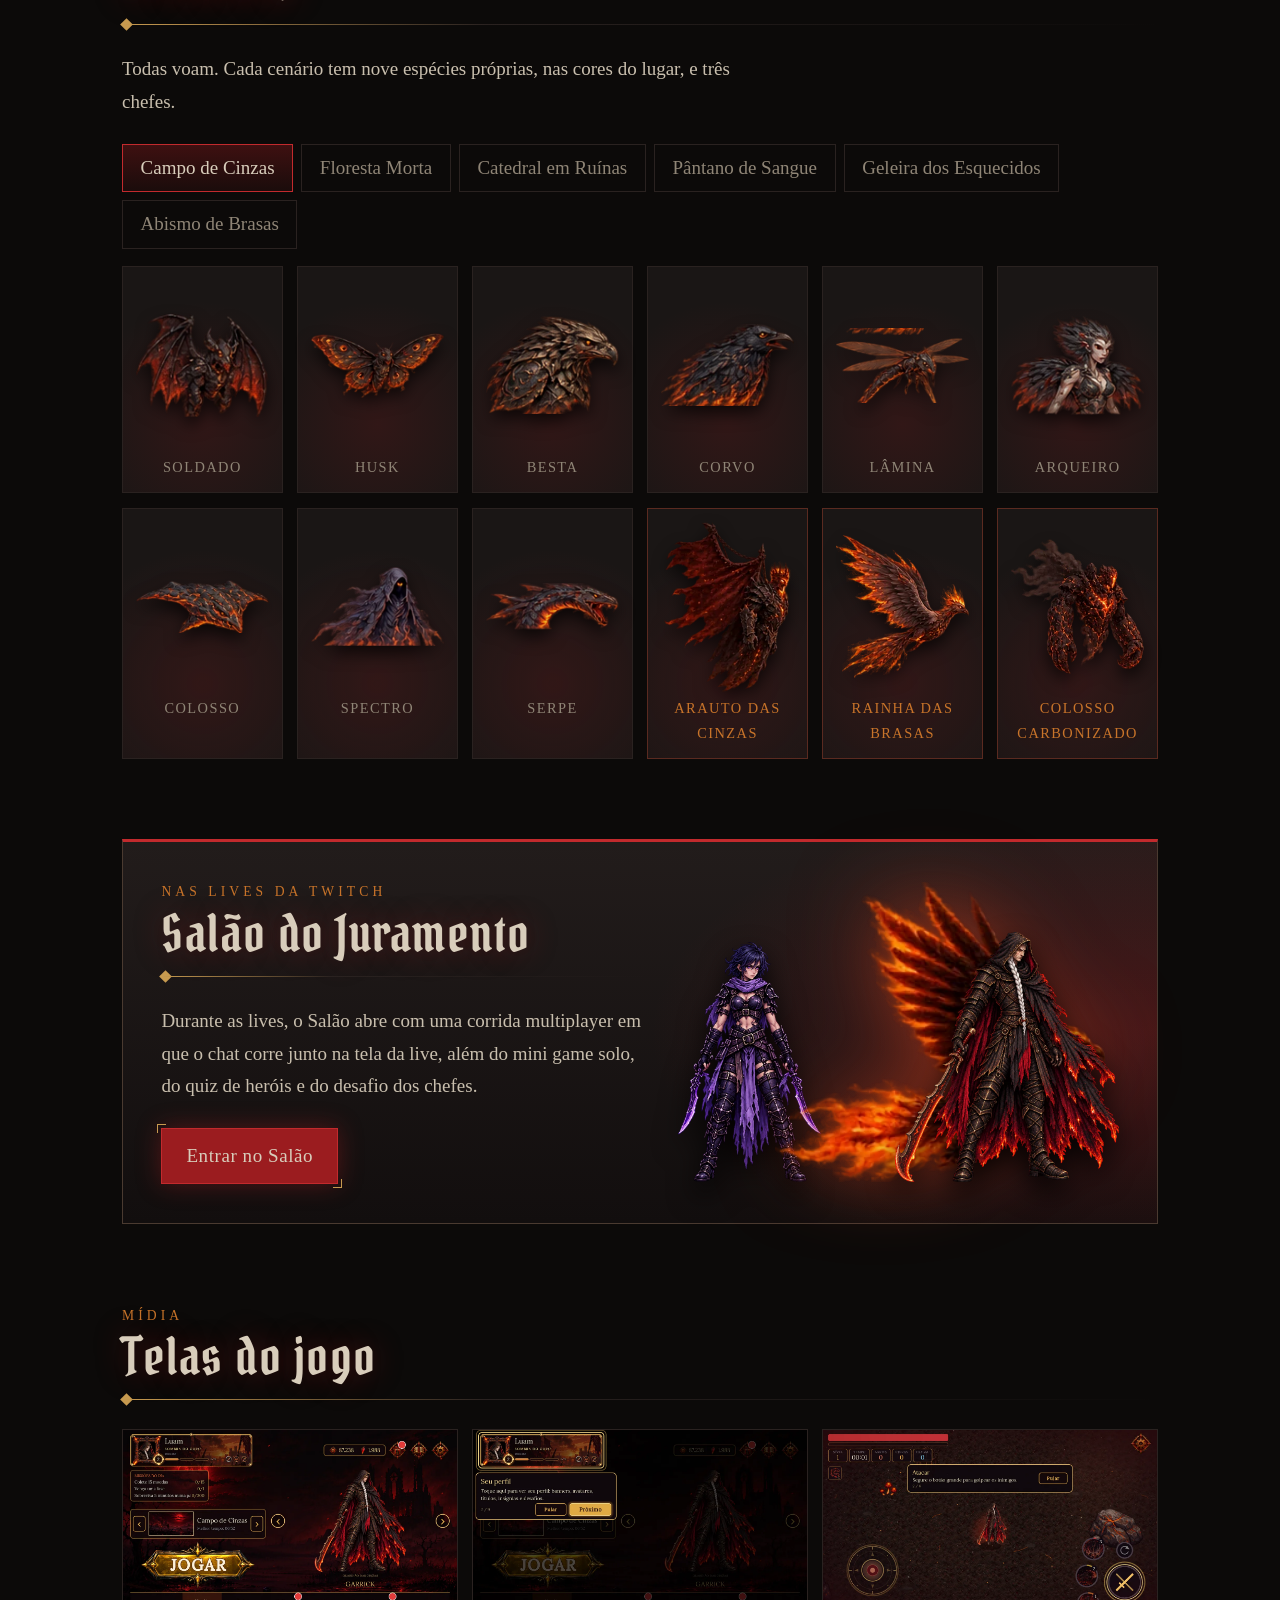
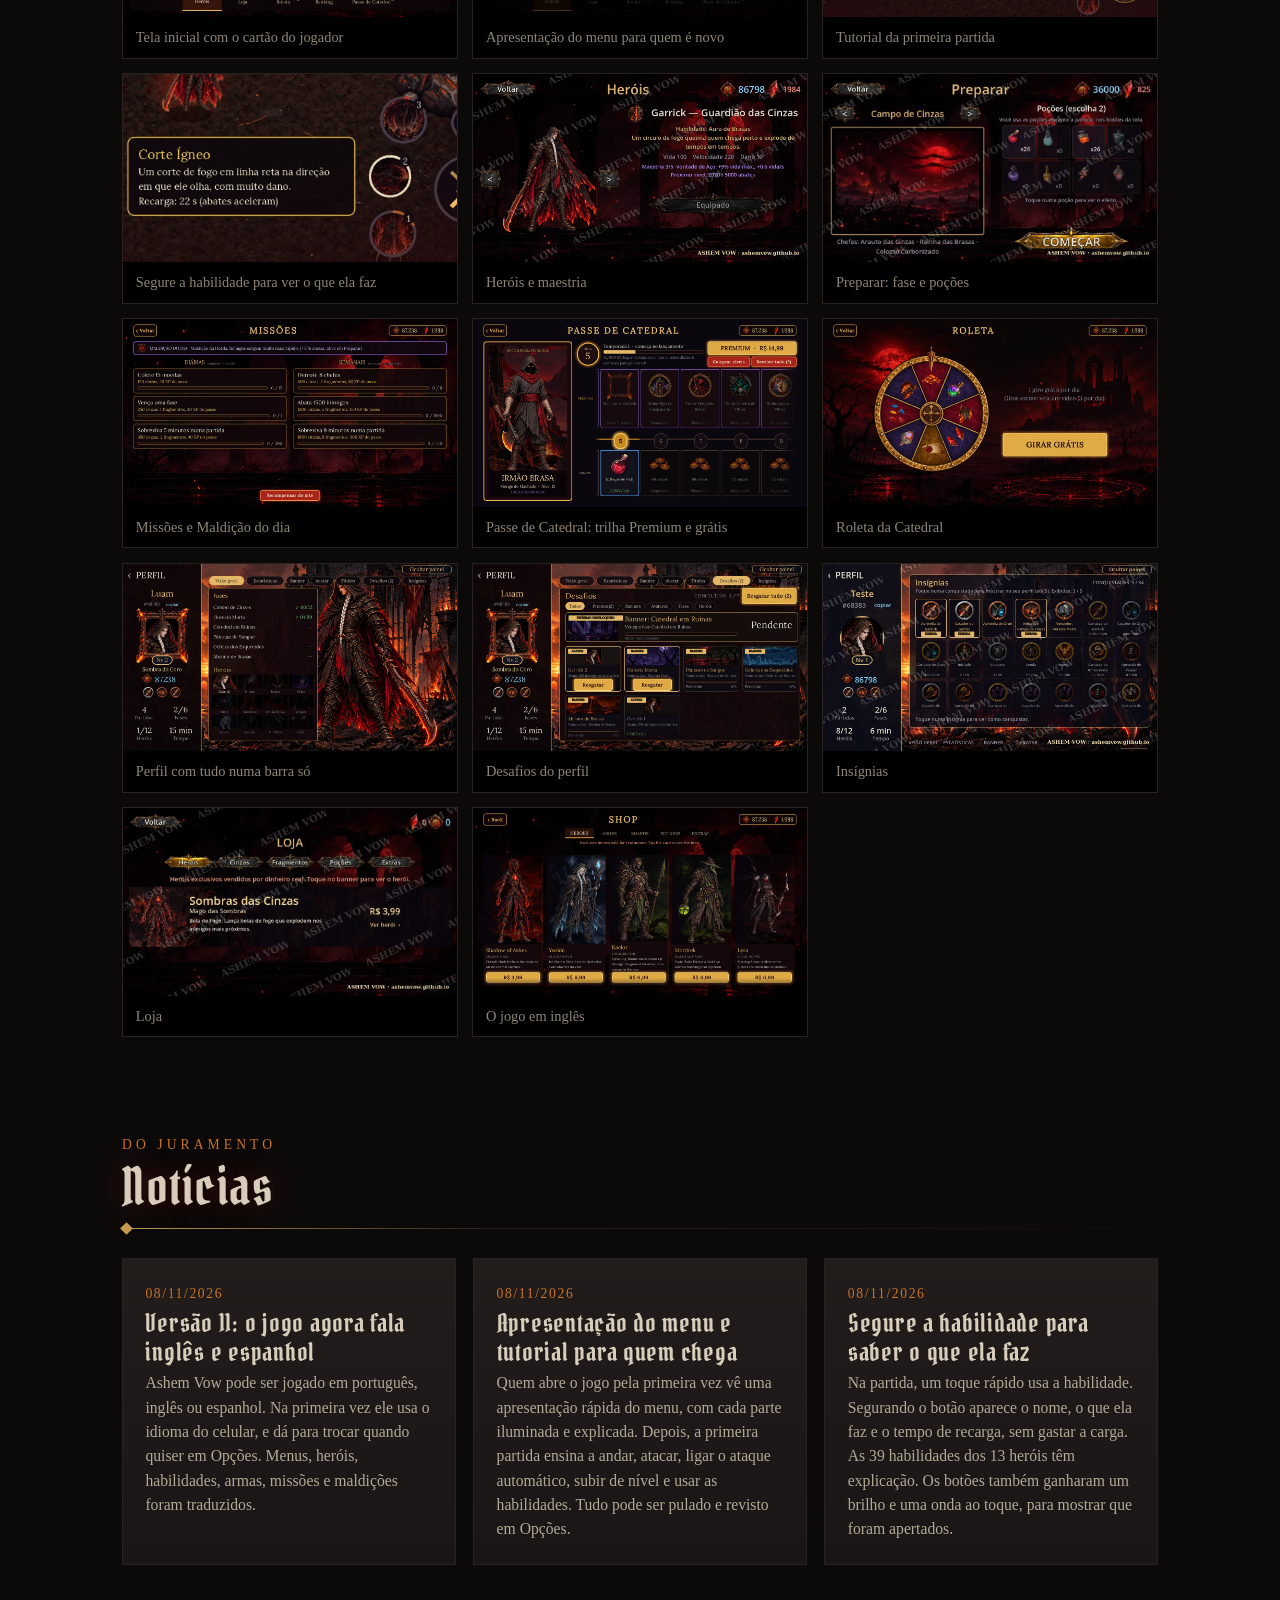
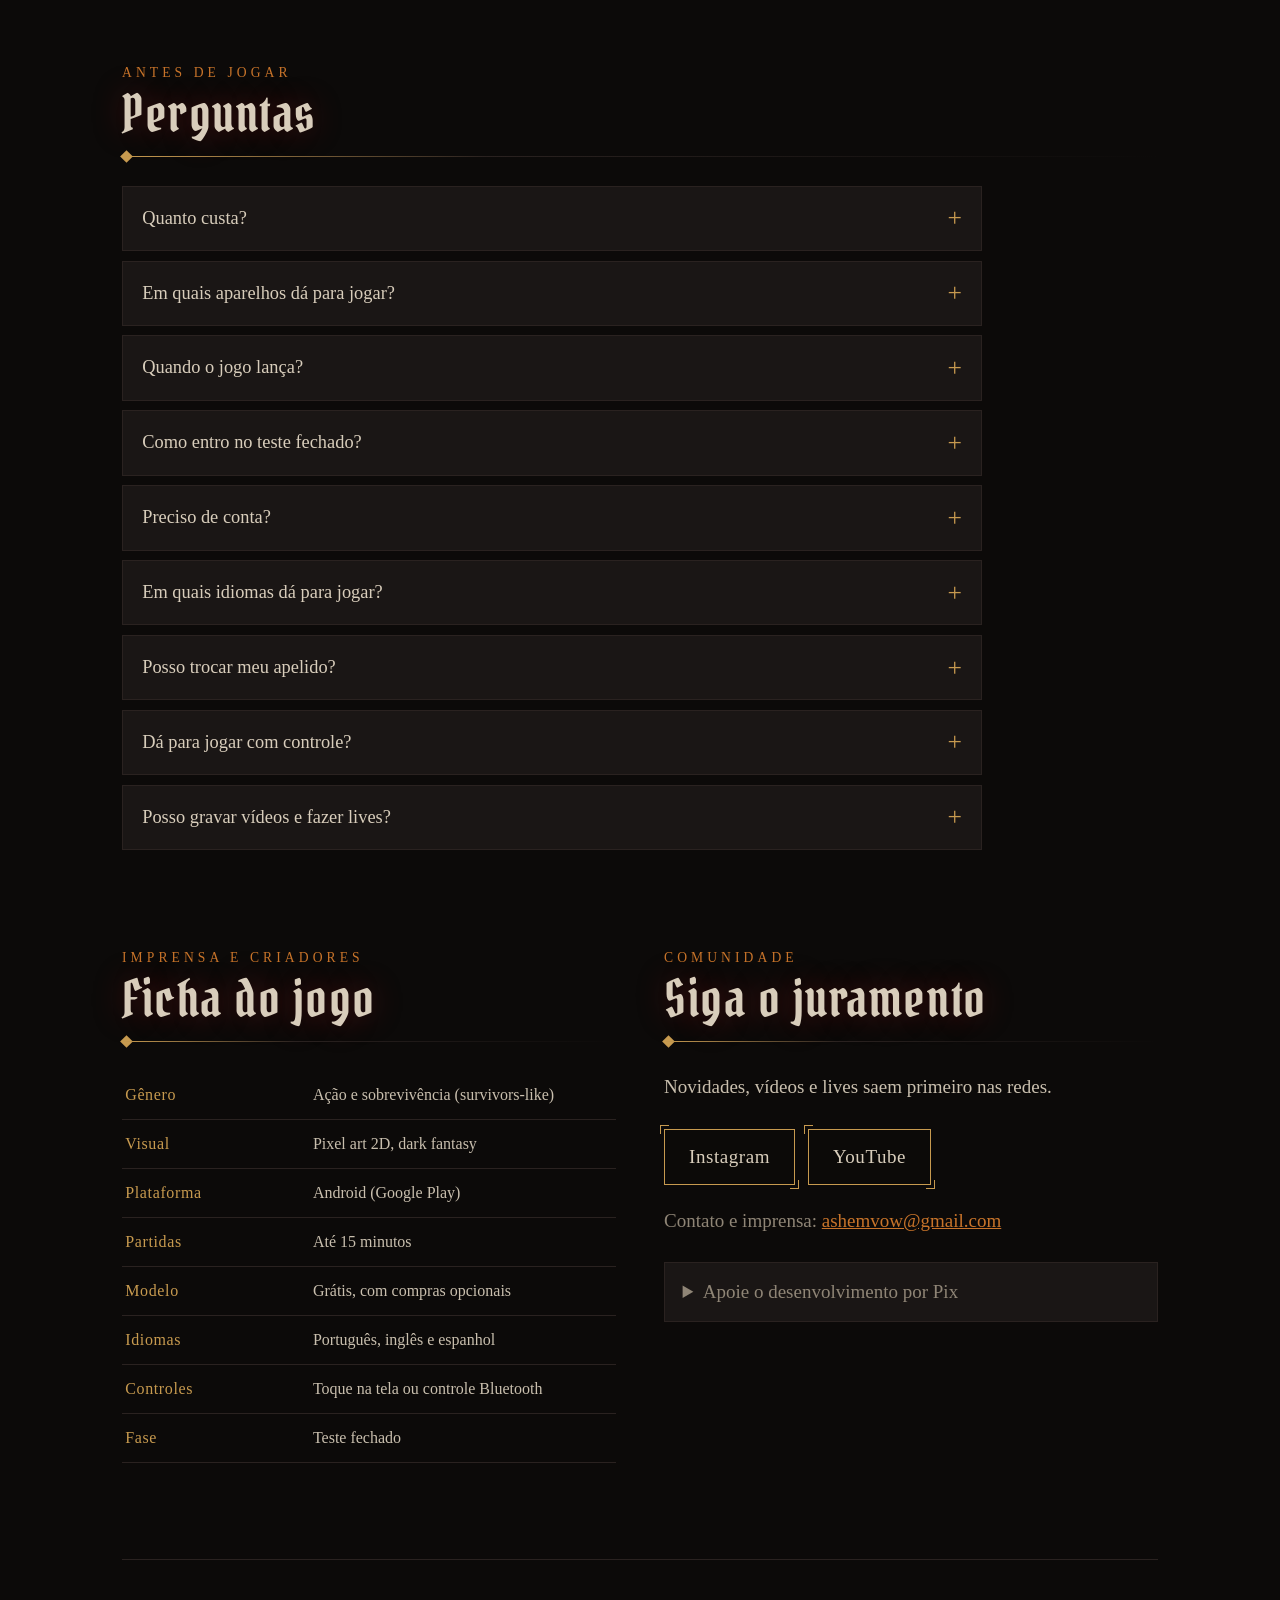
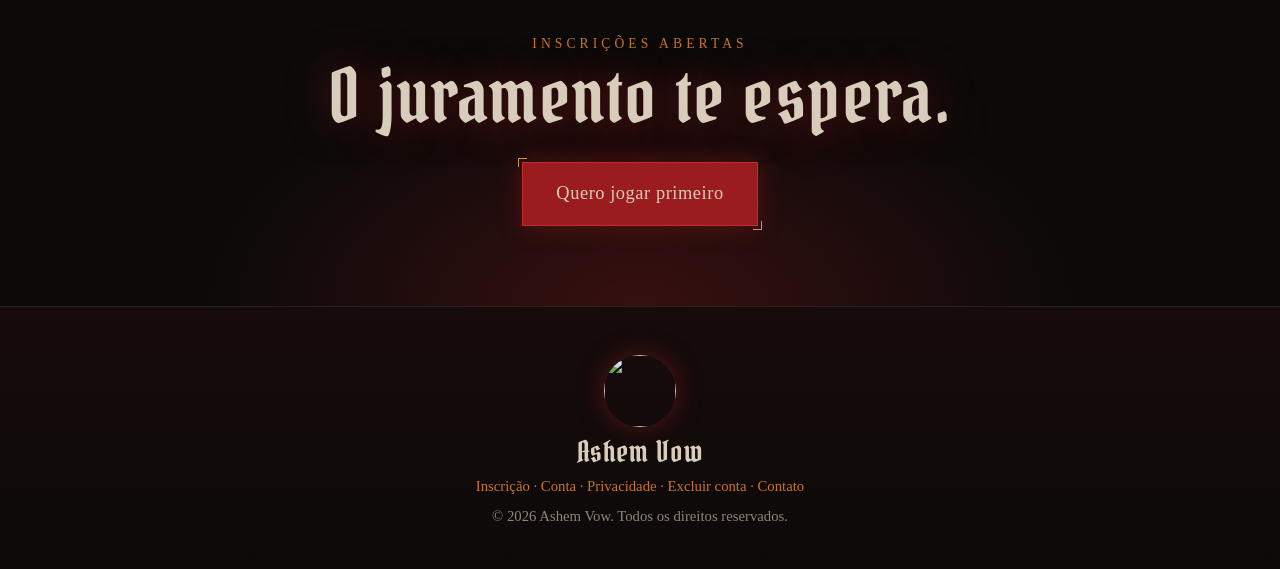
==== commit 5d43e3c6: "Canal oficial do YouTube (@ashemvow2d) e novo vídeo da saga Co-Authored-By: Claude Opus 5.5 <noreply" ====
--- a/index.html
+++ b/index.html
@@ -43,7 +43,7 @@
 <main>
   <section id="saga"><header class="sec"><span>Em vídeo</span><h2>A saga</h2></header>
     <p class="lead">Onze capítulos, da Lua Rubra à escolha final: renovar ou quebrar o juramento.</p>
-    <div class="video" id="saga-video" data-id="F1bEoAYxMx4">
+    <div class="video" id="saga-video" data-id="7UhEcFNO2N4">
       <button type="button" class="vplay" aria-label="Assistir à saga de Ashem Vow">
         <img src="assets/saga-miniatura.webp" alt="Ashem Vow: a saga completa" width="1280" height="720" loading="lazy"><span class="vbtn" aria-hidden="true"></span>
       </button>
@@ -140,5 +140,5 @@
   <p class="f-links"><a href="#inscricao">Inscrição</a> · <a href="conta.html">Conta</a> · <a href="privacidade.html">Privacidade</a> · <a href="excluir-conta.html">Excluir conta</a> · <a id="f-email" href="#">Contato</a></p>
   <p>© <span id="ano"></span> Ashem Vow. Todos os direitos reservados.</p>
 </footer>
-<script src="content.js?v=12"></script><script src="app.js?v=13"></script>
+<script src="content.js?v=13"></script><script src="app.js?v=13"></script>
 </body></html>
